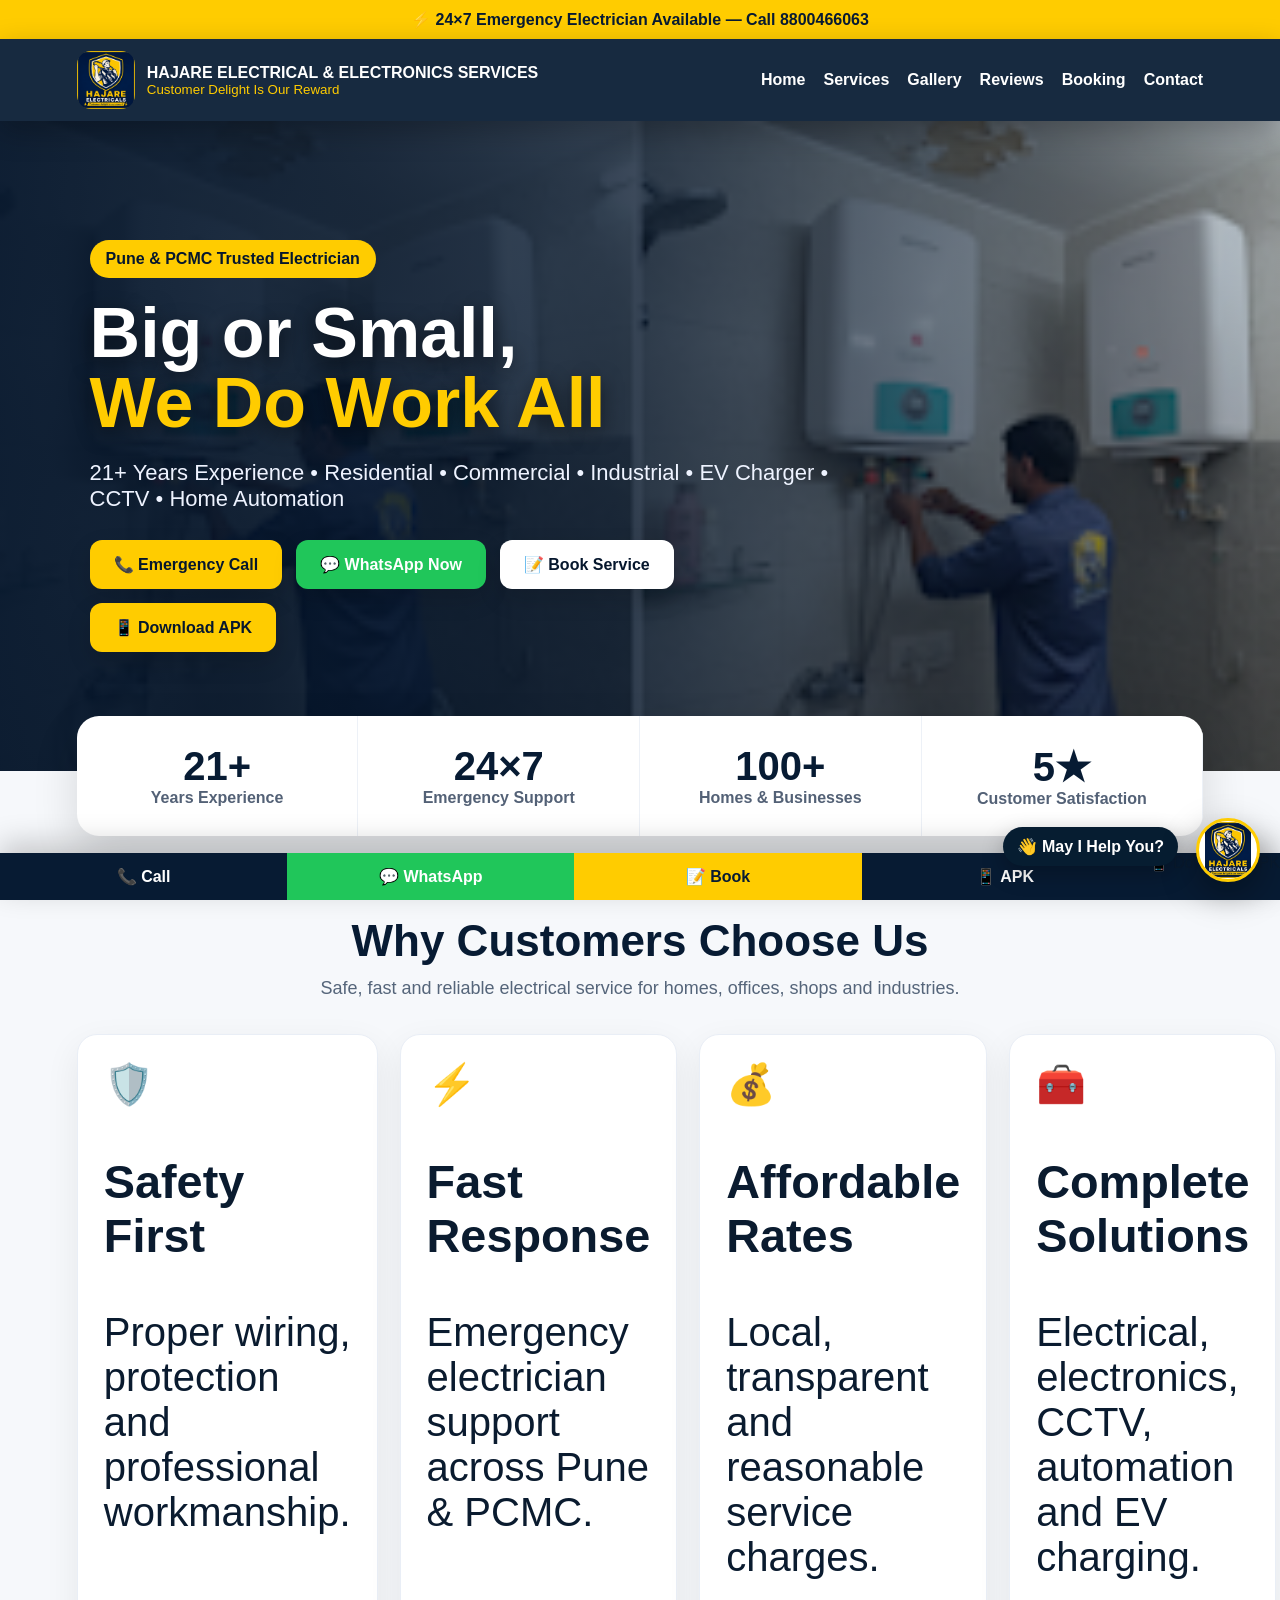
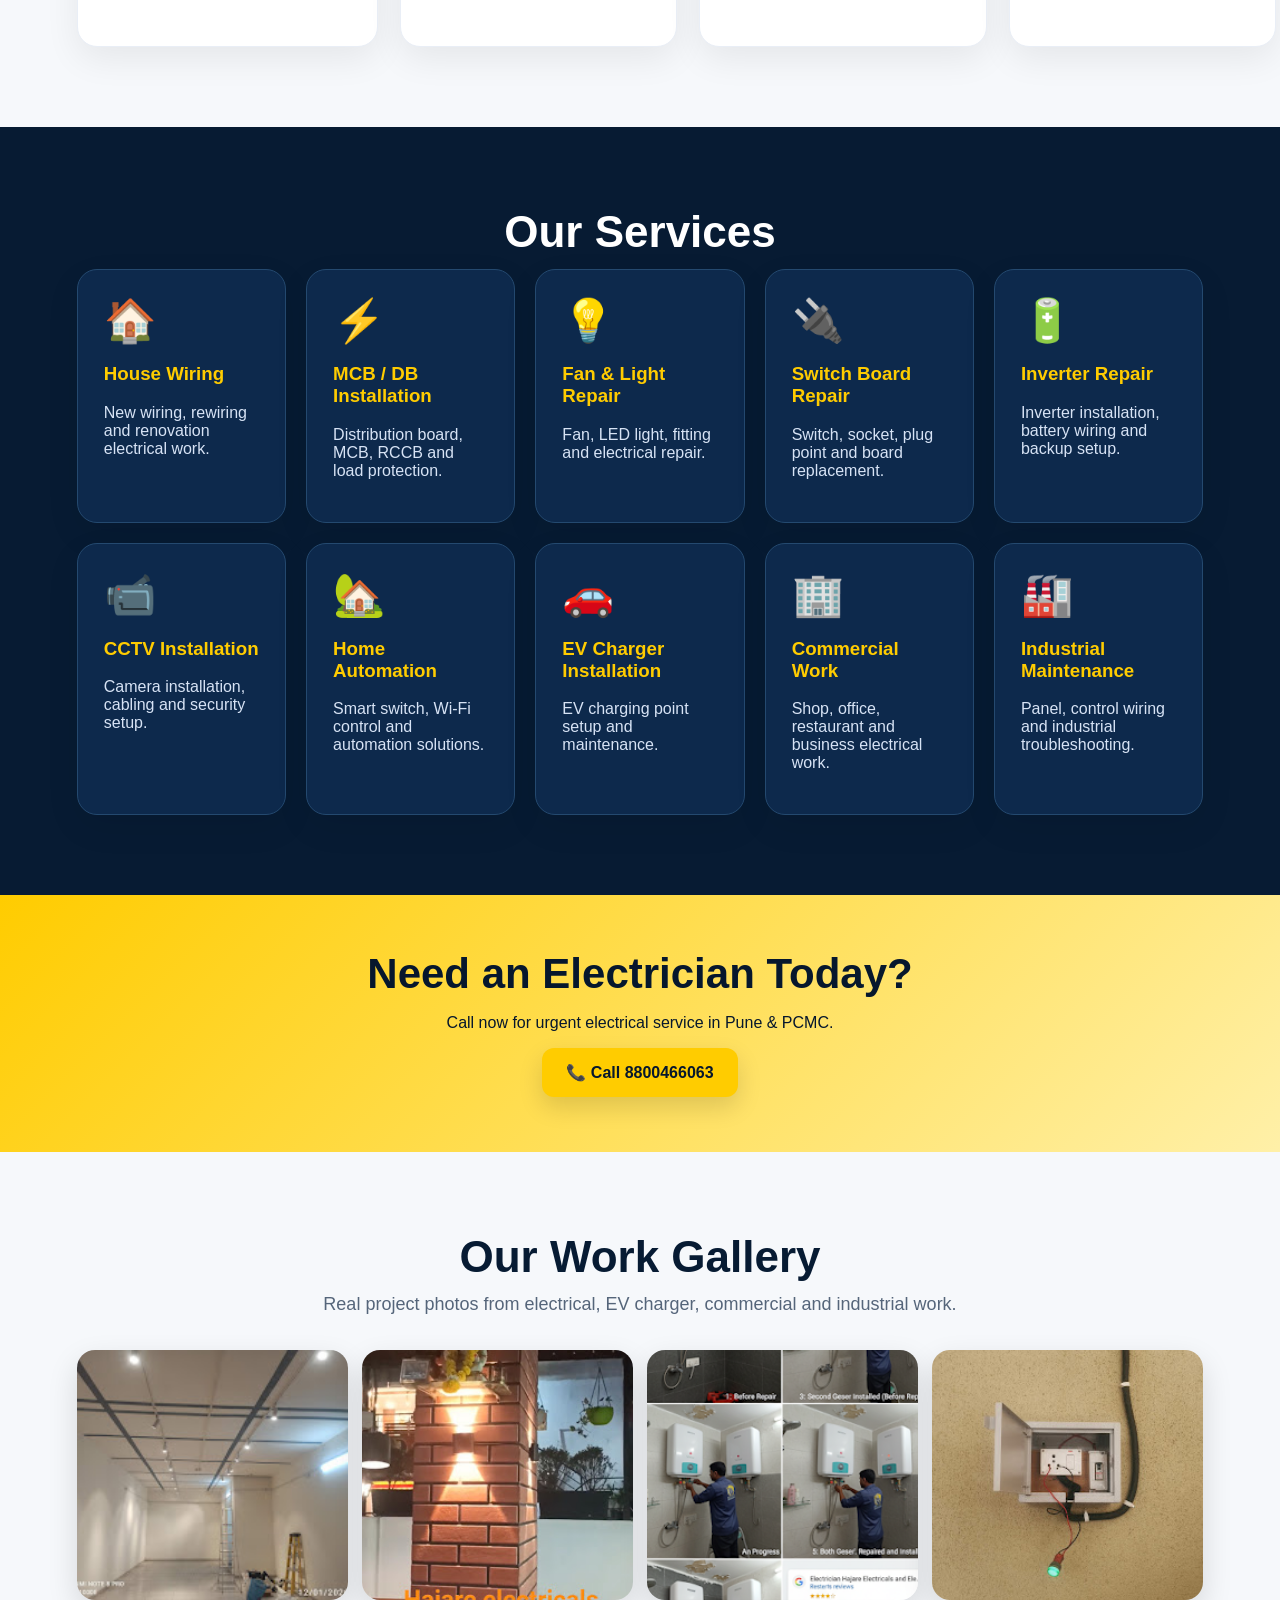
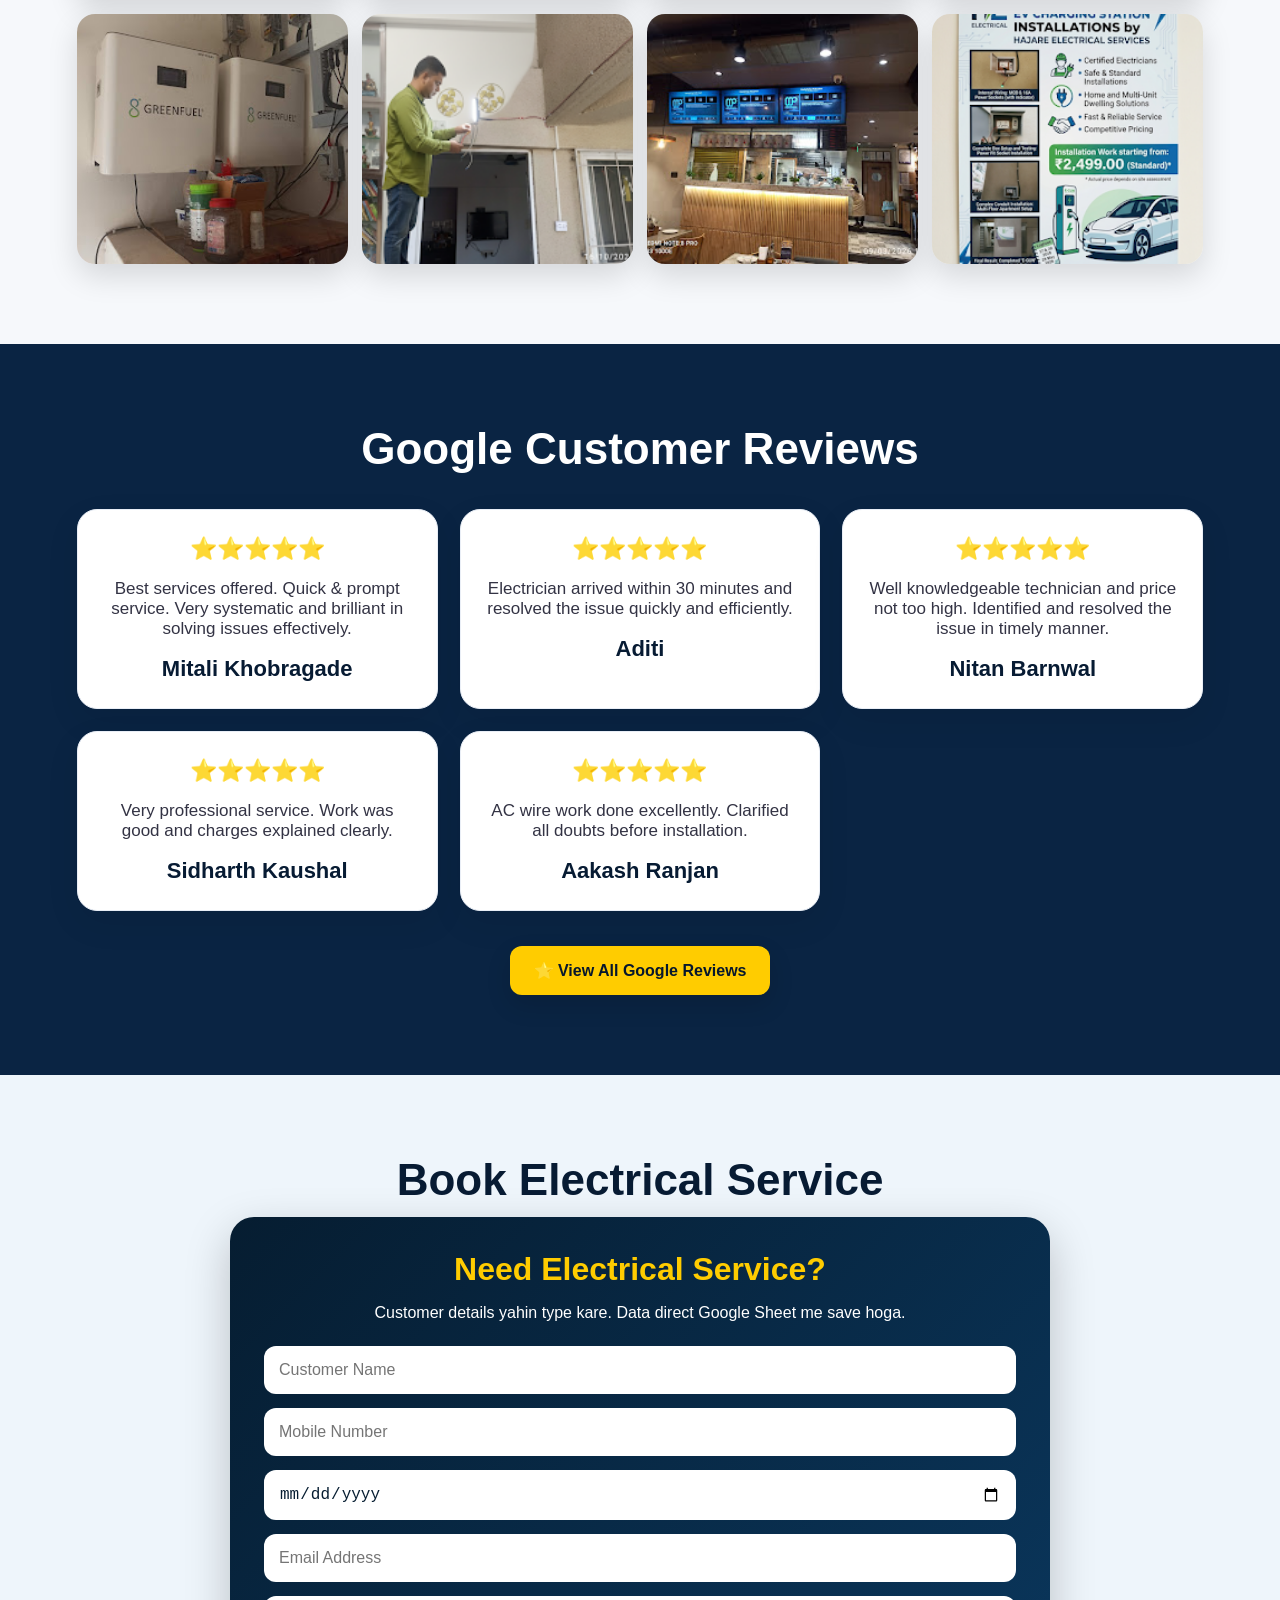
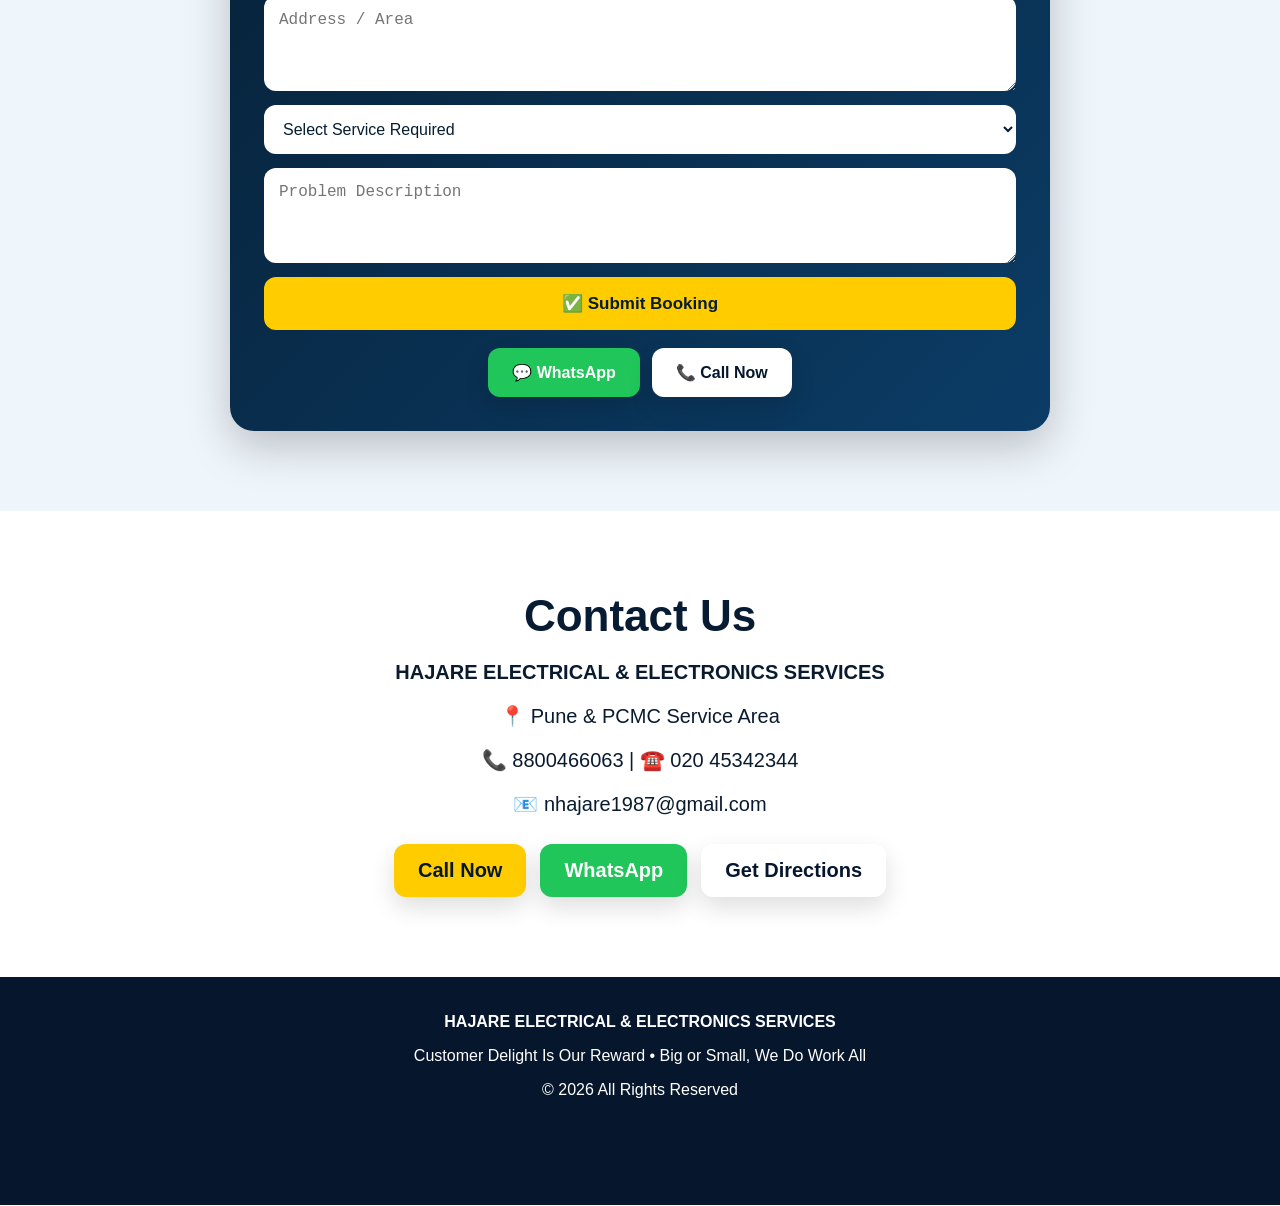
==== index.html @ a5c22317 "Update index.html" ====
<!DOCTYPE html>
<html lang="en">
<head>
 <link rel="manifest" href="manifest.json">
<meta name="theme-color" content="#0b1d35">
<meta name="mobile-web-app-capable" content="yes">
<meta name="apple-mobile-web-app-capable" content="yes">
 <title>Electrician in Pune | Hajare Electrical & Electronics Services</title>

<meta name="description"
content="Professional Electrician in Pune and PCMC. House Wiring, Fan Installation, MCB, CCTV, EV Charger, Industrial Electrical Maintenance. Call 8800466063">

<meta name="keywords"
content="Electrician Pune, Electrician Charholi, Electrician Lohegaon, Fan Repair Pune, CCTV Installation Pune, EV Charger Installation Pune">

<meta name="robots" content="index,follow">
<meta charset="UTF-8">
<meta name="viewport" content="width=device-width, initial-scale=1.0">
<title>Hajare Electrical & Electronics Services | 24x7 Electrician Pune</title>
<meta name="description" content="21+ years experienced electrician in Pune & PCMC. House wiring, MCB DB, inverter, CCTV, home automation, EV charger and industrial electrical maintenance.">
<link rel="stylesheet" href="style.css">
</head>

<script>
if ('serviceWorker' in navigator) {
  navigator.serviceWorker.register('./sw.js');
}

let deferredPrompt;
const installBtns = document.querySelectorAll(".installAppBtn");

window.addEventListener("beforeinstallprompt", function(e) {
  e.preventDefault();
  deferredPrompt = e;
});

installBtns.forEach(function(btn) {
  btn.addEventListener("click", async function(e) {
    e.preventDefault();

    if (deferredPrompt) {
      deferredPrompt.prompt();
      await deferredPrompt.userChoice;
      deferredPrompt = null;
    } else {
      alert("Mobile Chrome me menu ⋮ open karo, phir 'Add to Home screen' ya 'Install app' select karo.");
    }
  });
});
</script>
<body>
<div class="top-alert">⚡ 24×7 Emergency Electrician Available — Call 8800466063</div>
<header>
  <div class="logo-wrap"><img src="chatbot.png"><div><b>HAJARE ELECTRICAL & ELECTRONICS SERVICES</b><small>Customer Delight Is Our Reward</small></div></div>
  <nav><a href="#home">Home</a><a href="#services">Services</a><a href="#gallery">Gallery</a><a href="#reviews">Reviews</a><a href="#booking">Booking</a><a href="#contact">Contact</a></nav>
</header>

<section id="home" class="hero"><div class="hero-overlay"></div><div class="hero-card">
  <span class="pill">Pune & PCMC Trusted Electrician</span>
  <h1>Big or Small,<br><span>We Do Work All</span></h1>
  <p>21+ Years Experience • Residential • Commercial • Industrial • EV Charger • CCTV • Home Automation</p>
  <div class="hero-buttons"><a href="tel:+918800466063" class="btn yellow">📞 Emergency Call</a><a href="https://wa.me/918800466063?text=Hello%20Hajare%20Electricals,%20I%20need%20electrical%20service." class="btn green">💬 WhatsApp Now</a><a href="#booking" class="btn white">📝 Book Service</a><a href="hajare-electrical.apk" class="btn yellow" download>
📱 Download APK
</a></div>
</div></section>

<section class="stats"><div><b>21+</b><span>Years Experience</span></div><div><b>24×7</b><span>Emergency Support</span></div><div><b>100+</b><span>Homes & Businesses</span></div><div><b>5★</b><span>Customer Satisfaction</span></div></section>

<section class="section"><h2>Why Customers Choose Us</h2><p class="lead">Safe, fast and reliable electrical service for homes, offices, shops and industries.</p><div class="features">
<div>🛡️<h3>Safety First</h3><p>Proper wiring, protection and professional workmanship.</p></div><div>⚡<h3>Fast Response</h3><p>Emergency electrician support across Pune & PCMC.</p></div><div>💰<h3>Affordable Rates</h3><p>Local, transparent and reasonable service charges.</p></div><div>🧰<h3>Complete Solutions</h3><p>Electrical, electronics, CCTV, automation and EV charging.</p></div>
</div></section>

<section id="services" class="section dark"><h2>Our Services</h2><div class="services">
<article><span>🏠</span><h3>House Wiring</h3><p>New wiring, rewiring and renovation electrical work.</p></article>
<article><span>⚡</span><h3>MCB / DB Installation</h3><p>Distribution board, MCB, RCCB and load protection.</p></article>
<article><span>💡</span><h3>Fan & Light Repair</h3><p>Fan, LED light, fitting and electrical repair.</p></article>
<article><span>🔌</span><h3>Switch Board Repair</h3><p>Switch, socket, plug point and board replacement.</p></article>
<article><span>🔋</span><h3>Inverter Repair</h3><p>Inverter installation, battery wiring and backup setup.</p></article>
<article><span>📹</span><h3>CCTV Installation</h3><p>Camera installation, cabling and security setup.</p></article>
<article><span>🏡</span><h3>Home Automation</h3><p>Smart switch, Wi-Fi control and automation solutions.</p></article>
<article><span>🚗</span><h3>EV Charger Installation</h3><p>EV charging point setup and maintenance.</p></article>
<article><span>🏢</span><h3>Commercial Work</h3><p>Shop, office, restaurant and business electrical work.</p></article>
<article><span>🏭</span><h3>Industrial Maintenance</h3><p>Panel, control wiring and industrial troubleshooting.</p></article>
</div></section>

<section class="cta"><h2>Need an Electrician Today?</h2><p>Call now for urgent electrical service in Pune & PCMC.</p><a class="btn yellow" href="tel:+918800466063">📞 Call 8800466063</a></section>

<section id="gallery" class="section"><h2>Our Work Gallery</h2><p class="lead">Real project photos from electrical, EV charger, commercial and industrial work.</p><div class="gallery">
<img src="work_03.png"><img src="work_04.png"><img src="work_05.png"><img src="work_06.png"><img src="work_07.png"><img src="work_08.png"><img src="work_09.png"><img src="work_10.png">
</div></section>

<section id="reviews" class="section reviews"><h2>Google Customer Reviews</h2><div class="review-grid">
<div>⭐⭐⭐⭐⭐<p>Best services offered. Quick & prompt service. Very systematic and brilliant in solving issues effectively.</p><b>Mitali Khobragade</b></div>
<div>⭐⭐⭐⭐⭐<p>Electrician arrived within 30 minutes and resolved the issue quickly and efficiently.</p><b>Aditi</b></div>
<div>⭐⭐⭐⭐⭐<p>Well knowledgeable technician and price not too high. Identified and resolved the issue in timely manner.</p><b>Nitan Barnwal</b></div>
<div>⭐⭐⭐⭐⭐<p>Very professional service. Work was good and charges explained clearly.</p><b>Sidharth Kaushal</b></div>
<div>⭐⭐⭐⭐⭐<p>AC wire work done excellently. Clarified all doubts before installation.</p><b>Aakash Ranjan</b></div>
</div><div class="center-actions"><a class="btn yellow" href="https://www.google.com/search?q=Electrician+Hajare+Electrical" target="_blank">⭐ View All Google Reviews</a></div></section>

<section id="booking" class="section booking-section"><h2>Book Electrical Service</h2><div class="custom-booking-card">
<h3>Need Electrical Service?</h3><p>Customer details yahin type kare. Data direct Google Sheet me save hoga.</p>
<form class="custom-booking-form" id="hajareBookingForm" onsubmit="return submitBookingToSheet(event);">
<input type="text" id="bookingName" placeholder="Customer Name" required>
<input type="tel" id="bookingMobile" placeholder="Mobile Number" required>
<input type="date" id="bookingDate" required>
<input type="email" id="bookingEmail"
       placeholder="Email Address">
<textarea id="bookingAddress" placeholder="Address / Area" required></textarea>
<select id="bookingService" required><option value="">Select Service Required</option><option>House Wiring</option><option>MCB / DB Installation</option><option>Fan & Light Repair</option><option>Switch Board Repair</option><option>Inverter Installation & Repair</option><option>CCTV Installation</option><option>Home Automation</option><option>EV Charger Installation</option><option>Commercial Electrical Work</option><option>Industrial Electrical Maintenance</option><option>Geyser / TV Installation</option><option>Emergency Electrician</option></select>
<textarea id="bookingProblem" placeholder="Problem Description" required></textarea>
<button type="submit" id="bookingSubmitBtn">✅ Submit Booking</button>
<p id="bookingSuccess" class="booking-success">✅ Thank you! Booking request submitted. We will contact you shortly.</p><p id="bookingError" class="booking-error">❌ Submit issue. Please WhatsApp or Call.</p>
</form><div class="booking-actions-small"><a class="btn green" href="https://wa.me/918800466063?text=Hello%20Hajare%20Electricals,%20I%20need%20electrical%20service." target="_blank">💬 WhatsApp</a><a class="btn white" href="tel:+918800466063">📞 Call Now</a></div></div></section>

<section id="contact" class="section contact"><h2>Contact Us</h2><p><b>HAJARE ELECTRICAL & ELECTRONICS SERVICES</b></p><p>📍 Pune & PCMC Service Area</p><p>📞 8800466063 | ☎️ 020 45342344</p><p>📧 nhajare1987@gmail.com</p><div class="hero-buttons center"><a class="btn yellow" href="tel:+918800466063">Call Now</a><a class="btn green" href="https://wa.me/918800466063?text=Hello%20Hajare%20Electricals,%20I%20need%20service.">WhatsApp</a><a class="btn white" href="https://www.google.com/maps/place/Electrician+Hajare+Electrical+and+Electronics+Services/">Get Directions</a></div></section>

<footer><b>HAJARE ELECTRICAL & ELECTRONICS SERVICES</b><p>Customer Delight Is Our Reward • Big or Small, We Do Work All</p><p>© 2026 All Rights Reserved</p></footer>

<div class="mobile-bar">
  <a href="tel:+918800466063">📞 Call</a>
  <a href="https://wa.me/918800466063?text=Hello%20Hajare%20Electricals,%20I%20need%20service.">💬 WhatsApp</a>
  <a href="#booking">📝 Book</a>
  <a href="hajare-electrical.apk" download>📱 APK</a>
📱 Download APK
</a>
</div>

<div class="hajare-ai-label" id="hajareAiLabel">May I Help You?</div><button class="hajare-ai-launcher" onclick="hajareToggleChat()" aria-label="Open AI Chatbot"><img src="chatbot.png" alt="AI Chatbot" onerror="this.style.display='none'; this.parentElement.innerHTML='🤖';"></button>
<div class="hajare-chatbot" id="hajareChatbot"><div class="hajare-chat-head"><div class="hajare-chat-title"><img src="chatbot.png" onerror="this.style.display='none'"><div><b>May I Help You?</b><span>Hajare Electrical AI Assistant</span></div></div><button class="hajare-close" onclick="hajareToggleChat()">×</button></div><div class="hajare-chat-body" id="hajareChatBody"><div class="hajare-msg hajare-bot">Namaste! 👋 Main Hajare Electrical AI Assistant hoon.\n\nAapko kis service ki enquiry karni hai?</div><div class="hajare-quick"><button onclick="hajareChooseService('House Wiring')">House Wiring</button><button onclick="hajareChooseService('Fan & Light Repair')">Fan/Light</button><button onclick="hajareChooseService('MCB / DB Installation')">MCB/DB</button><button onclick="hajareChooseService('CCTV Installation')">CCTV</button><button onclick="hajareChooseService('EV Charger Installation')">EV Charger</button><button onclick="hajareChooseService('Emergency Electrician')">Emergency</button><button onclick="document.getElementById('booking').scrollIntoView({behavior:'smooth'})">Book Service</button><button onclick="window.open('https://www.google.com/search?q=Electrician+Hajare+Electrical','_blank')">View Reviews</button></div></div><div class="hajare-chat-input"><input id="hajareChatInput" placeholder="Type here..." onkeydown="if(event.key==='Enter') hajareSendChat()"><button onclick="hajareSendChat()">Send</button></div></div>

<script>
const HAJARE_WEB_APP_URL = "https://script.google.com/macros/s/AKfycbzni_Q4pHkZ3v0Z76DhmXd95f_sAL04nwkPt1EIC1oRA43byL2r7jPiHxttttTQpheo/exec";
let hajareLead = {service:"",name:"",mobile:"",address:"",problem:"",step:"service"};
const hajareOwnerWhatsApp = "918800466063";

function submitLeadToSheet(data,onDone,onFail){
  fetch(HAJARE_WEB_APP_URL,{method:"POST",mode:"no-cors",headers:{"Content-Type":"text/plain;charset=utf-8"},body:JSON.stringify(data)})
  .then(function(){if(onDone)onDone();})
  .catch(function(err){console.log("Submit error",err);if(onFail)onFail();});
}
function submitBookingToSheet(event){
  event.preventDefault();
  const btn=document.getElementById("bookingSubmitBtn"),success=document.getElementById("bookingSuccess"),error=document.getElementById("bookingError");
  success.style.display="none";error.style.display="none";btn.innerText="Submitting...";btn.disabled=true;
  const data={name:document.getElementById("bookingName").value,mobile:document.getElementById("bookingMobile").value,address:document.getElementById("bookingAddress").value,service:document.getElementById("bookingService").value,problem:document.getElementById("bookingProblem").value,source:"Website Booking Form"};
  submitLeadToSheet(data,function(){success.style.display="block";document.getElementById("hajareBookingForm").reset();btn.innerText="✅ Submit Booking";btn.disabled=false;},function(){error.style.display="block";btn.innerText="✅ Submit Booking";btn.disabled=false;});
  return false;
}
function hajareToggleChat(){const box=document.getElementById("hajareChatbot"),label=document.getElementById("hajareAiLabel");box.classList.toggle("open");label.style.display=box.classList.contains("open")?"none":"block";}
function hajareAddMsg(text,type="bot"){const body=document.getElementById("hajareChatBody");const div=document.createElement("div");div.className="hajare-msg "+(type==="user"?"hajare-user":"hajare-bot");div.innerText=text;body.appendChild(div);body.scrollTop=body.scrollHeight;}
function hajareChooseService(service){hajareLead.service=service;hajareLead.step="name";hajareAddMsg(service,"user");hajareAddMsg("Great ✅ Please apna naam type kare.");}
function hajareSendChat(){const input=document.getElementById("hajareChatInput");const text=input.value.trim();if(!text)return;input.value="";hajareAddMsg(text,"user");hajareProcessChat(text);}
function hajareProcessChat(text){
 const lower=text.toLowerCase();
 if(hajareLead.step==="service"){
  if(lower.includes("ev")||lower.includes("charger"))hajareLead.service="EV Charger Installation";else if(lower.includes("cctv")||lower.includes("camera"))hajareLead.service="CCTV Installation";else if(lower.includes("mcb")||lower.includes("db"))hajareLead.service="MCB / DB Installation";else if(lower.includes("fan")||lower.includes("light"))hajareLead.service="Fan & Light Repair";else if(lower.includes("inverter"))hajareLead.service="Inverter Installation & Repair";else if(lower.includes("automation")||lower.includes("smart"))hajareLead.service="Home Automation";else if(lower.includes("industrial")||lower.includes("panel"))hajareLead.service="Industrial Electrical Maintenance";else if(lower.includes("emergency")||lower.includes("urgent"))hajareLead.service="Emergency Electrician";else if(lower.includes("wiring")||lower.includes("wire"))hajareLead.service="House Wiring";else{hajareAddMsg("Please service select/type kare: House Wiring, Fan Repair, MCB/DB, CCTV, EV Charger, Inverter, Home Automation, Industrial ya Emergency.");return;}
  hajareLead.step="name";hajareAddMsg("Service noted: "+hajareLead.service+". Please apna naam type kare.");return;
 }
 if(hajareLead.step==="name"){hajareLead.name=text;hajareLead.step="mobile";hajareAddMsg("Thanks "+hajareLead.name+". Mobile number type kare.");return;}
 if(hajareLead.step==="mobile"){hajareLead.mobile=text;hajareLead.step="address";hajareAddMsg("Address / Area bataiye. Example: Wakad, Baner, PCMC, Pune.");return;}
 if(hajareLead.step==="address"){hajareLead.address=text;hajareLead.step="problem";hajareAddMsg("Problem short me bataiye. Example: Fan not working, DB trip, EV charger installation.");return;}
 if(hajareLead.step==="problem"){hajareLead.problem=text;hajareLead.step="done";hajareAddMsg("Thank you ✅ Aapki enquiry owner ko send ho rahi hai.");submitLeadToSheet({name:hajareLead.name,mobile:hajareLead.mobile,address:hajareLead.address,service:hajareLead.service,problem:hajareLead.problem,source:"AI Chatbot"});setTimeout(function(){hajareAddMsg("Urgent service ke liye WhatsApp/Call bhi kar sakte hain.");hajareShowActionButtons();},700);return;}
 hajareAddMsg("Aapki enquiry already recorded hai. Urgent ho to Call Now ya WhatsApp button use kare.");
}
 
const data = {
  name: document.getElementById("bookingName").value,
  mobile: document.getElementById("bookingMobile").value,
  address: document.getElementById("bookingAddress").value,
  date: document.getElementById("bookingDate").value,
  service: document.getElementById("bookingService").value,
  problem: document.getElementById("bookingProblem").value,
  email: document.getElementById("bookingEmail").value,
  source: "Website Booking Form"
};
function hajareShowActionButtons(){
 const body=document.getElementById("hajareChatBody");
 const msg="New Electrical Enquiry%0A%0A"+"Service: "+encodeURIComponent(hajareLead.service)+"%0A"+"Name: "+encodeURIComponent(hajareLead.name)+"%0A"+"Mobile: "+encodeURIComponent(hajareLead.mobile)+"%0A"+"Address: "+encodeURIComponent(hajareLead.address)+"%0A"+"Problem: "+encodeURIComponent(hajareLead.problem)+"%0A%0ASource: Website AI Chatbot";
 const wa=document.createElement("a");wa.href="https://wa.me/"+hajareOwnerWhatsApp+"?text="+msg;wa.target="_blank";wa.className="hajare-lead-btn";wa.innerText="Send Details on WhatsApp";
 const call=document.createElement("a");call.href="tel:+918800466063";call.className="hajare-call-btn";call.innerText="Call Now";
 body.appendChild(wa);body.appendChild(call);body.scrollTop=body.scrollHeight;
}
setTimeout(function(){const label=document.getElementById("hajareAiLabel");if(label)label.innerText="👋 May I Help You?";},2000);
</script>
 
</script>
</body>
</html>
---- style.css ----
*{box-sizing:border-box}html{scroll-behavior:smooth}body{margin:0;font-family:Arial,Helvetica,sans-serif;background:#f6f8fb;color:#0a1b2f}.top-alert{background:#ffcc00;color:#081b33;text-align:center;font-weight:800;padding:10px}header{position:sticky;top:0;z-index:20;background:#071b33ee;color:white;display:flex;justify-content:space-between;align-items:center;padding:12px 6%;box-shadow:0 10px 30px #0004}.logo-wrap{display:flex;align-items:center;gap:12px}.logo-wrap img{width:58px;height:58px;border-radius:14px;background:white;object-fit:cover}.logo-wrap small{display:block;color:#ffcc00}nav{display:flex;gap:18px;flex-wrap:wrap}nav a{color:white;text-decoration:none;font-weight:700}.hero{min-height:650px;position:relative;display:flex;align-items:center;padding:7%;background:url('work_05.png') center/cover no-repeat}.hero-overlay{position:absolute;inset:0;background:linear-gradient(90deg,#06172df2 0%,#06172dcc 48%,#06172d40 100%)}.hero-card{position:relative;max-width:760px;color:white}.pill{background:#ffcc00;color:#06172d;padding:10px 16px;border-radius:50px;font-weight:900;display:inline-block}.hero h1{font-size:70px;line-height:1;margin:20px 0;text-shadow:0 6px 20px #0008}.hero h1 span{color:#ffcc00}.hero p{font-size:22px;color:#eef3ff}.hero-buttons{display:flex;gap:14px;flex-wrap:wrap;margin-top:28px}.btn{display:inline-block;padding:15px 24px;border-radius:12px;text-decoration:none;font-weight:900;box-shadow:0 10px 25px #0002;transition:.25s}.btn:hover{transform:translateY(-3px)}.yellow{background:#ffcc00;color:#06172d}.green{background:#20c65a;color:white}.white{background:white;color:#06172d}.stats{display:grid;grid-template-columns:repeat(4,1fr);margin:-55px 6% 0;position:relative;z-index:3;background:white;border-radius:22px;box-shadow:0 18px 45px #0002;overflow:hidden}.stats div{text-align:center;padding:28px;border-right:1px solid #edf1f7}.stats b{display:block;font-size:40px;color:#071b33}.stats span{font-weight:700;color:#536176}.section{padding:80px 6%}.section h2{text-align:center;font-size:44px;margin:0 0 12px;color:#071b33}.lead{text-align:center;max-width:780px;margin:0 auto 35px;color:#55657a;font-size:18px}.features{display:grid;grid-template-columns:repeat(4,1fr);gap:22px}.features div,.services article,.review-grid div{background:white;padding:26px;border-radius:20px;box-shadow:0 12px 35px #00000012;border:1px solid #e9eef6}.features div{font-size:40px}.dark{background:#071b33;color:white}.dark h2{color:white}.services{display:grid;grid-template-columns:repeat(5,1fr);gap:20px}.services article{background:#0d294c;border:1px solid #24496f;color:white}.services article span{font-size:42px}.services h3{color:#ffcc00}.services p{color:#d7e3f5}.cta{text-align:center;background:linear-gradient(135deg,#ffcc00,#fff0a8);padding:55px 6%;color:#06172d}.cta h2{font-size:42px;margin:0}.gallery{display:grid;grid-template-columns:repeat(4,1fr);gap:14px}.gallery img{width:100%;height:250px;object-fit:cover;border-radius:18px;box-shadow:0 12px 30px #0002}.reviews{background:#0a2443;color:white;text-align:center}.reviews h2{color:white}.review-grid{display:grid;grid-template-columns:repeat(3,1fr);gap:22px;margin:35px 0}.review-grid div{font-size:22px;color:#071b33;min-height:170px}.review-grid p{font-size:17px;color:#334}.center-actions{text-align:center;margin-top:28px}.booking-section{background:#eef5fb}.custom-booking-card{max-width:820px;margin:0 auto;background:linear-gradient(135deg,#061d31,#0b3c66);color:#fff;padding:34px;border-radius:24px;box-shadow:0 16px 45px rgba(0,0,0,.22)}.custom-booking-card h3{text-align:center;font-size:32px;color:#ffcc00;margin:0 0 10px}.custom-booking-card p{text-align:center}.custom-booking-form{display:grid;gap:14px;margin-top:24px}.custom-booking-form input,.custom-booking-form textarea,.custom-booking-form select{width:100%;padding:15px;border:0;border-radius:12px;font-size:16px;background:#fff;color:#061d31}.custom-booking-form textarea{min-height:95px;resize:vertical}.custom-booking-form button{background:#ffcc00;color:#061d31;border:0;border-radius:12px;padding:16px;font-weight:900;font-size:17px;cursor:pointer}.booking-success,.booking-error{display:none;padding:12px;border-radius:12px;font-weight:800}.booking-success{background:#00d772;color:white}.booking-error{background:#ff3b3b;color:white}.booking-actions-small{display:flex;gap:12px;justify-content:center;margin-top:18px;flex-wrap:wrap}.contact{text-align:center;background:white;font-size:20px}.center{justify-content:center}footer{text-align:center;background:#06172d;color:white;padding:36px 6%;padding-bottom:90px}.mobile-bar{position:fixed;left:0;right:0;bottom:0;display:flex;z-index:30;background:#071b33;box-shadow:0 -10px 30px #0003}.mobile-bar a{flex:1;text-align:center;color:white;text-decoration:none;padding:14px 5px;font-weight:900}.mobile-bar a:nth-child(2){background:#20c65a}.mobile-bar a:nth-child(3){background:#ffcc00;color:#071b33}.hajare-ai-launcher{position:fixed;right:20px;bottom:18px;width:64px;height:64px;border-radius:50%;border:3px solid #ffcc00;background:#fff;box-shadow:0 12px 35px rgba(0,0,0,.35);z-index:9999;cursor:pointer;display:flex;align-items:center;justify-content:center;overflow:hidden}.hajare-ai-launcher img{width:100%;height:100%;object-fit:cover}.hajare-ai-label{position:fixed;right:102px;bottom:34px;background:#061d31;color:#fff;padding:10px 14px;border-radius:20px;font-weight:800;box-shadow:0 8px 22px rgba(0,0,0,.25);z-index:9998}.hajare-chatbot{position:fixed;right:18px;bottom:88px;width:340px;max-width:calc(100vw - 24px);max-height:calc(100vh - 115px);background:#fff;border-radius:18px;overflow:hidden;box-shadow:0 18px 55px rgba(0,0,0,.35);border:1px solid #dfe8f3;z-index:10000;display:none;flex-direction:column}.hajare-chatbot.open{display:flex}.hajare-chat-head{background:linear-gradient(135deg,#061d31,#007bff);color:#fff;padding:11px 14px;display:flex;align-items:center;justify-content:space-between;gap:8px}.hajare-chat-title{display:flex;gap:10px;align-items:center}.hajare-chat-title img{width:42px;height:42px;border-radius:50%;background:white;object-fit:cover}.hajare-chat-title b{display:block;font-size:15px}.hajare-chat-title span{display:block;font-size:11px;color:#d9f3ff}.hajare-close{width:34px;height:34px;border-radius:50%;font-size:20px;display:flex;align-items:center;justify-content:center;background:rgba(255,255,255,.22);color:#fff;border:0;cursor:pointer}.hajare-chat-body{max-height:260px;overflow-y:auto;padding:14px;background:#f4f8fc}.hajare-msg{max-width:86%;padding:10px 13px;margin:8px 0;border-radius:14px;font-size:14px;line-height:1.4;white-space:pre-wrap}.hajare-bot{background:white;color:#102235;border:1px solid #dde8f3}.hajare-user{background:#007bff;color:white;margin-left:auto}.hajare-quick{display:flex;flex-wrap:wrap;gap:7px;margin:10px 0}.hajare-quick button{border:0;background:#e8f6ff;color:#061d31;padding:8px 10px;border-radius:14px;cursor:pointer;font-size:12px;font-weight:800}.hajare-chat-input{display:grid;grid-template-columns:1fr 92px;gap:8px;padding:10px;background:#fff;border-top:1px solid #e5edf5}.hajare-chat-input input{width:100%;height:52px;padding:0 14px;border:1px solid #cfddea;border-radius:12px;background:#fff;color:#061d31;font-size:15px;outline:none}.hajare-chat-input button{width:92px;height:52px;border-radius:12px;background:#00d772;color:#fff;font-size:16px;border:0;font-weight:900;cursor:pointer}.hajare-lead-btn,.hajare-call-btn{display:block;text-align:center;padding:12px;border-radius:10px;text-decoration:none;font-weight:900;margin:10px 0}.hajare-lead-btn{background:#00d772;color:white!important}.hajare-call-btn{background:#ffcc00;color:#061d31!important}@media(max-width:980px){header{display:block;text-align:center}.logo-wrap{justify-content:center}nav{justify-content:center;margin-top:12px}.hero{min-height:610px;background-image:url('work_06.png')}.hero h1{font-size:44px}.hero p{font-size:18px}.stats,.features,.services,.gallery,.review-grid{grid-template-columns:1fr}.stats{margin:0;border-radius:0}.section{padding:55px 5%}.section h2{font-size:34px}.gallery img{height:230px}.custom-booking-card{padding:24px 16px}.custom-booking-card h3{font-size:26px}.booking-actions-small .btn{width:100%;text-align:center}.hajare-chatbot{left:10px;right:10px;width:auto;bottom:82px}.hajare-chat-body{max-height:230px}.hajare-ai-launcher{right:15px;bottom:20px}.hajare-ai-label{right:88px;bottom:35px;font-size:13px}}
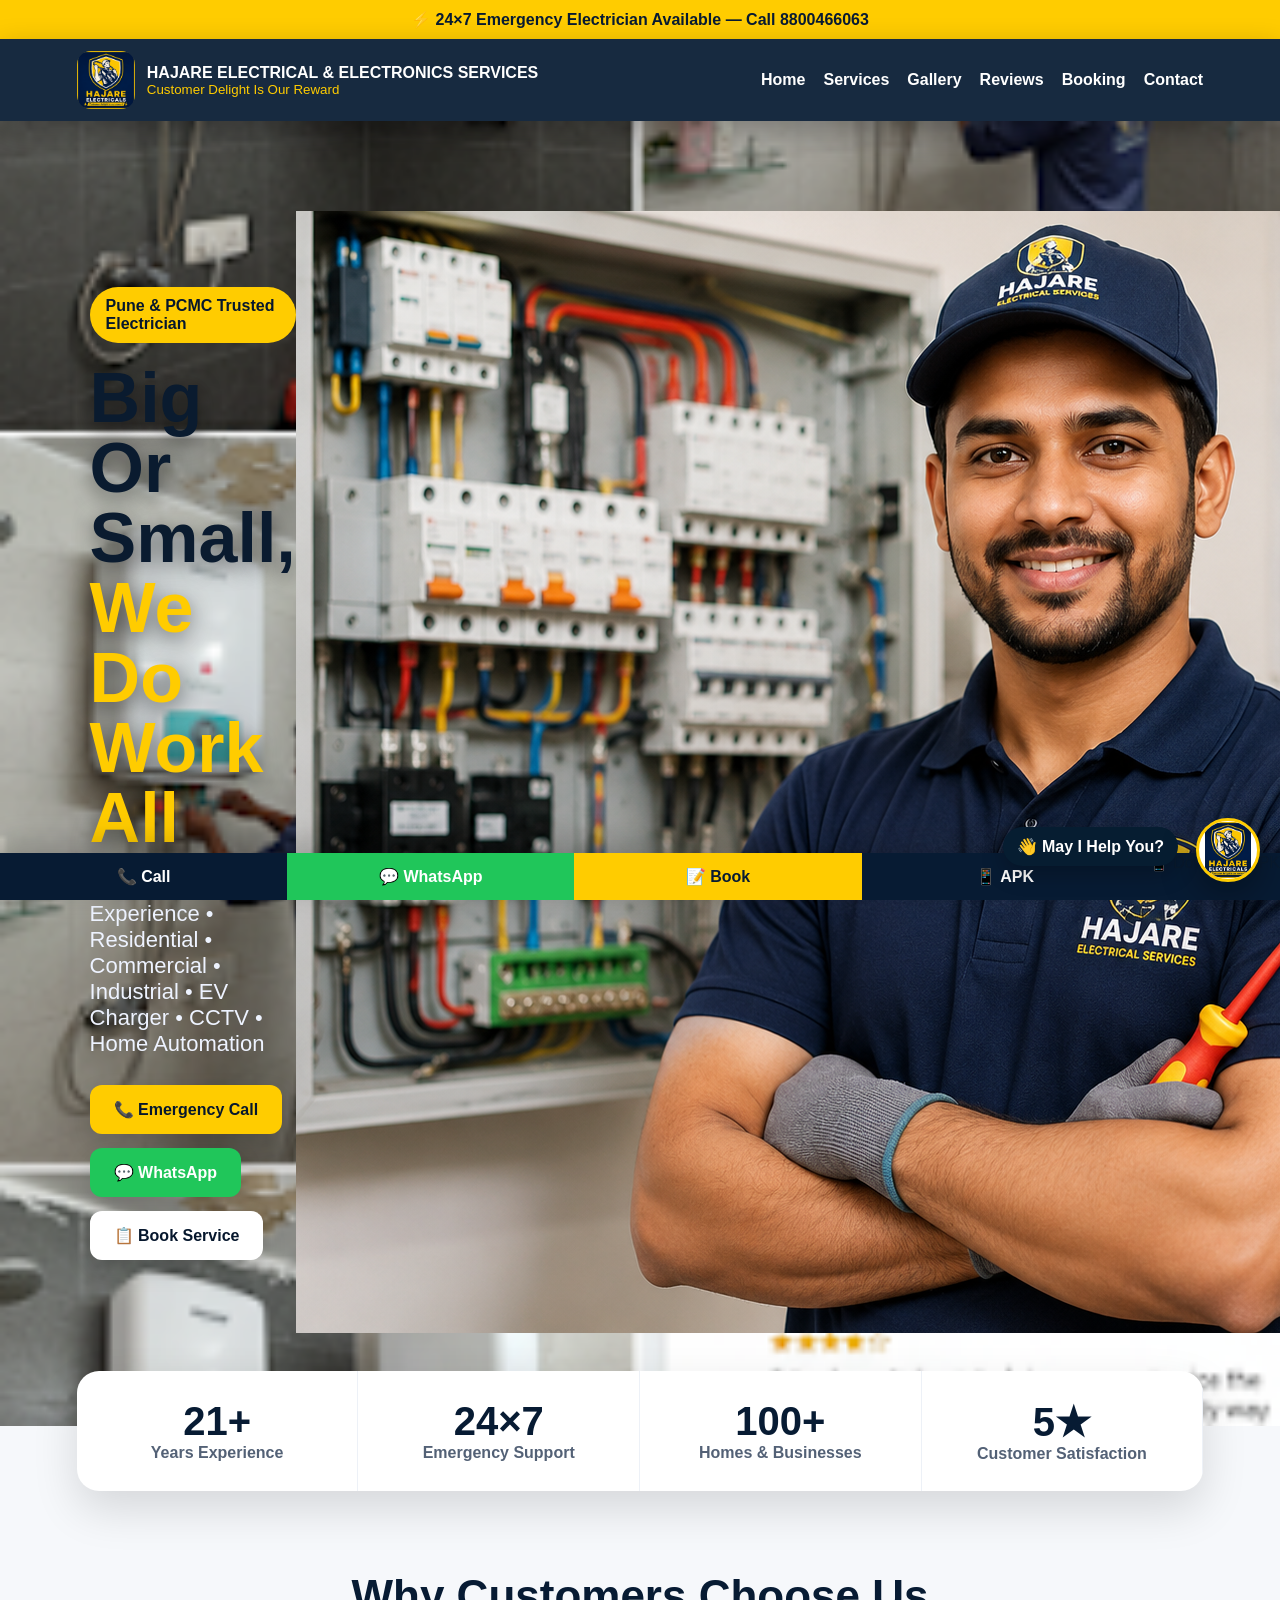
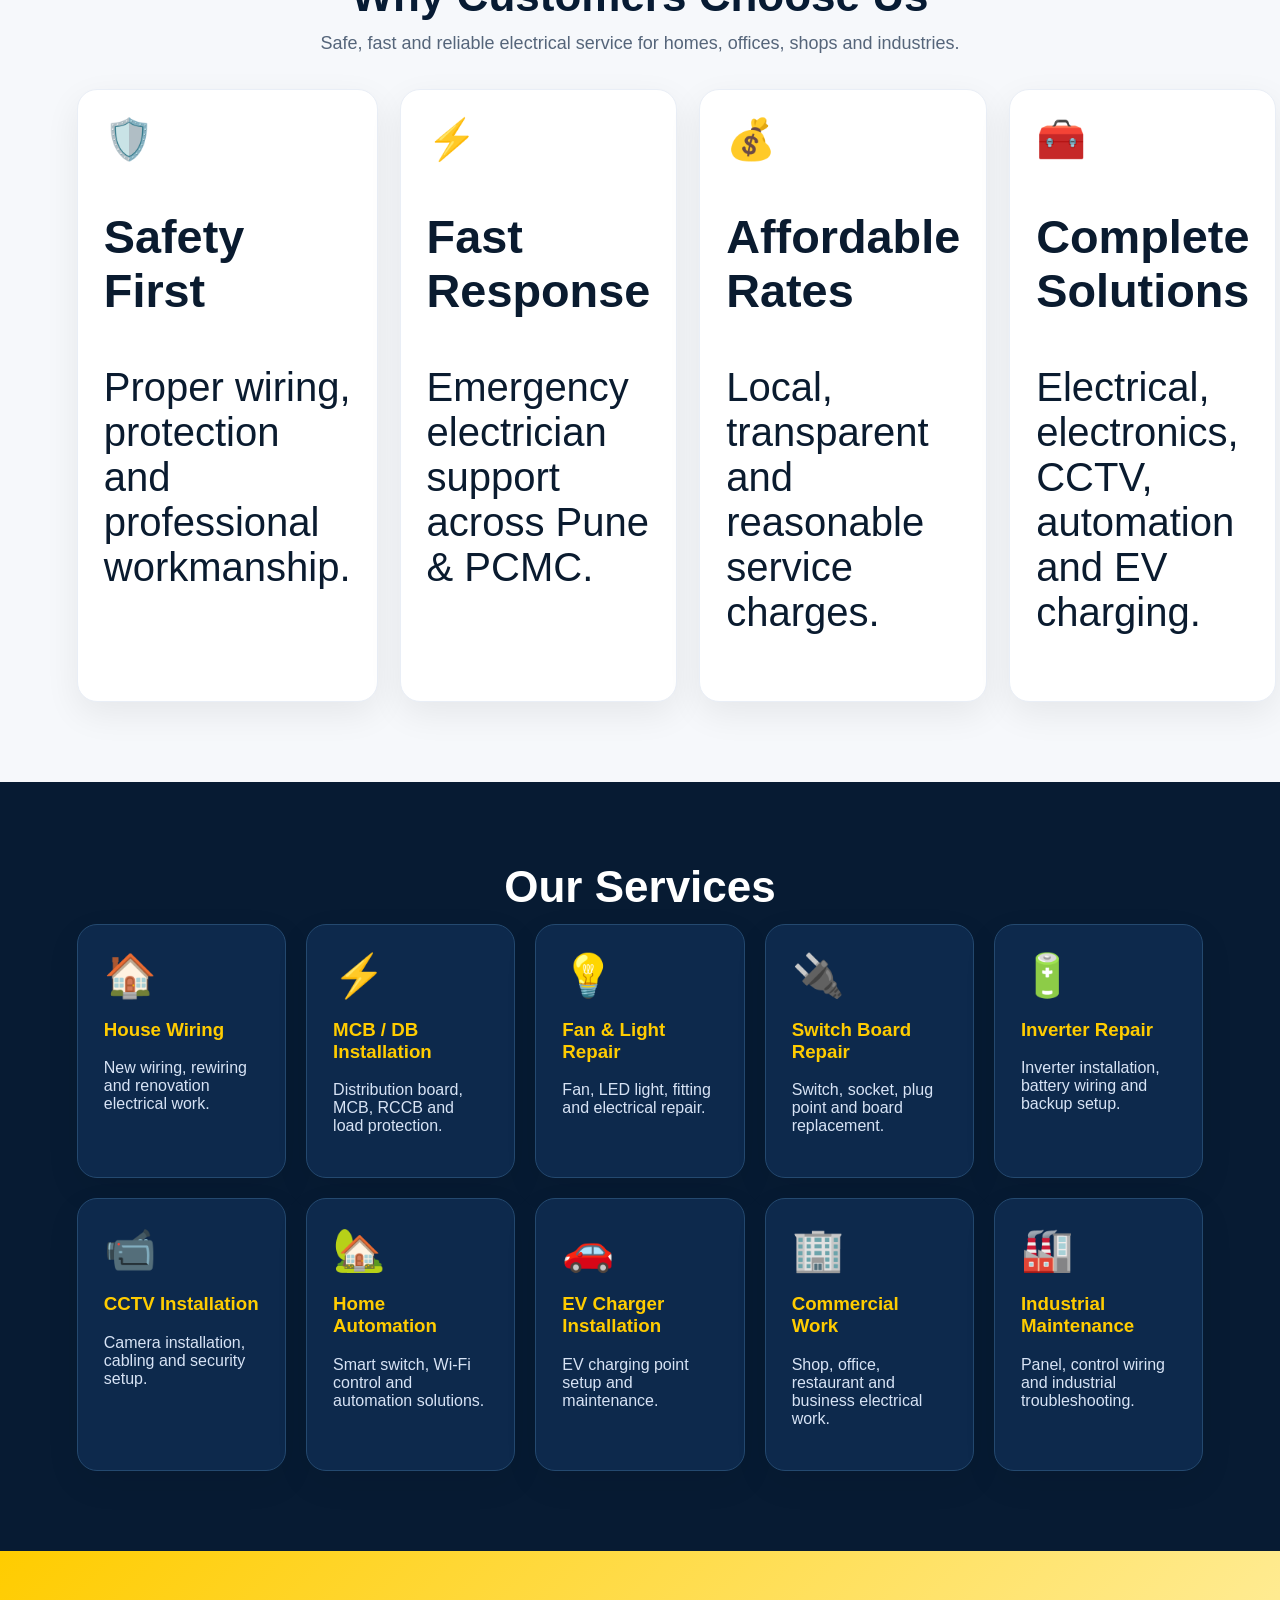
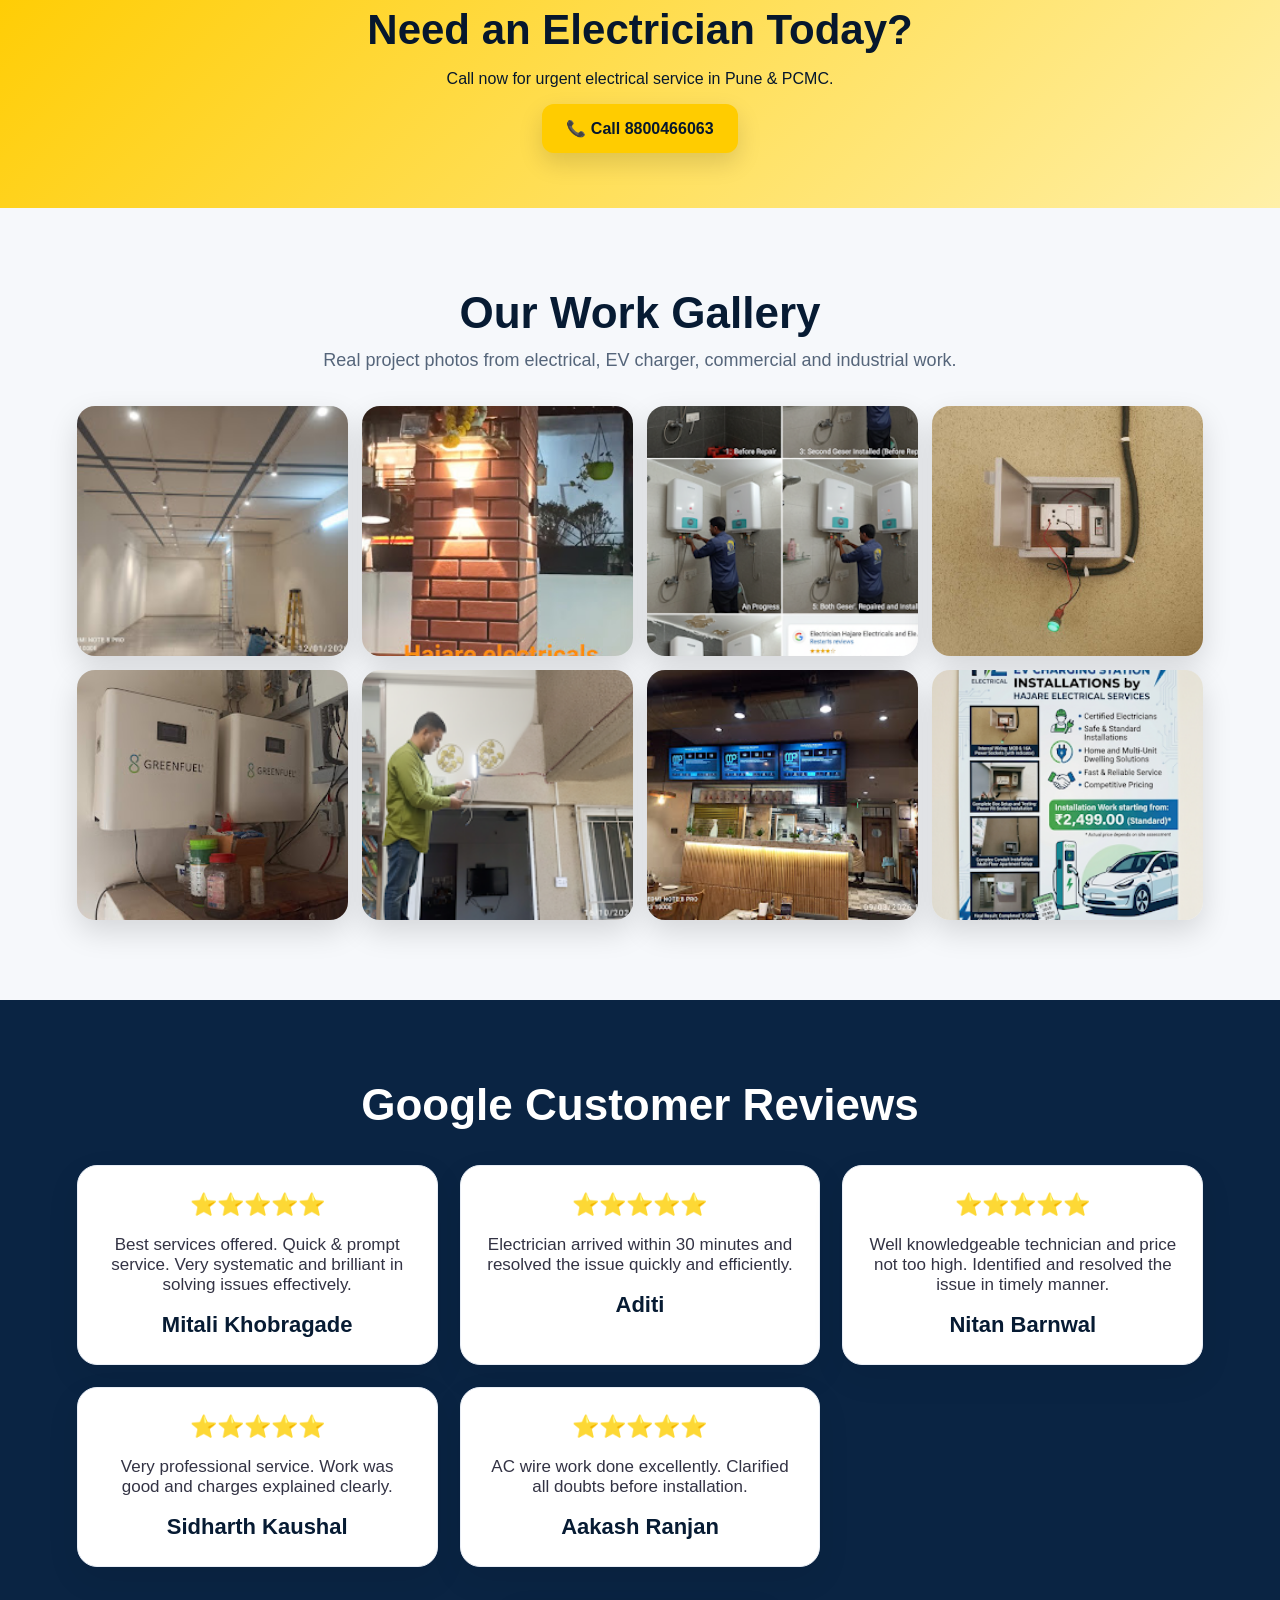
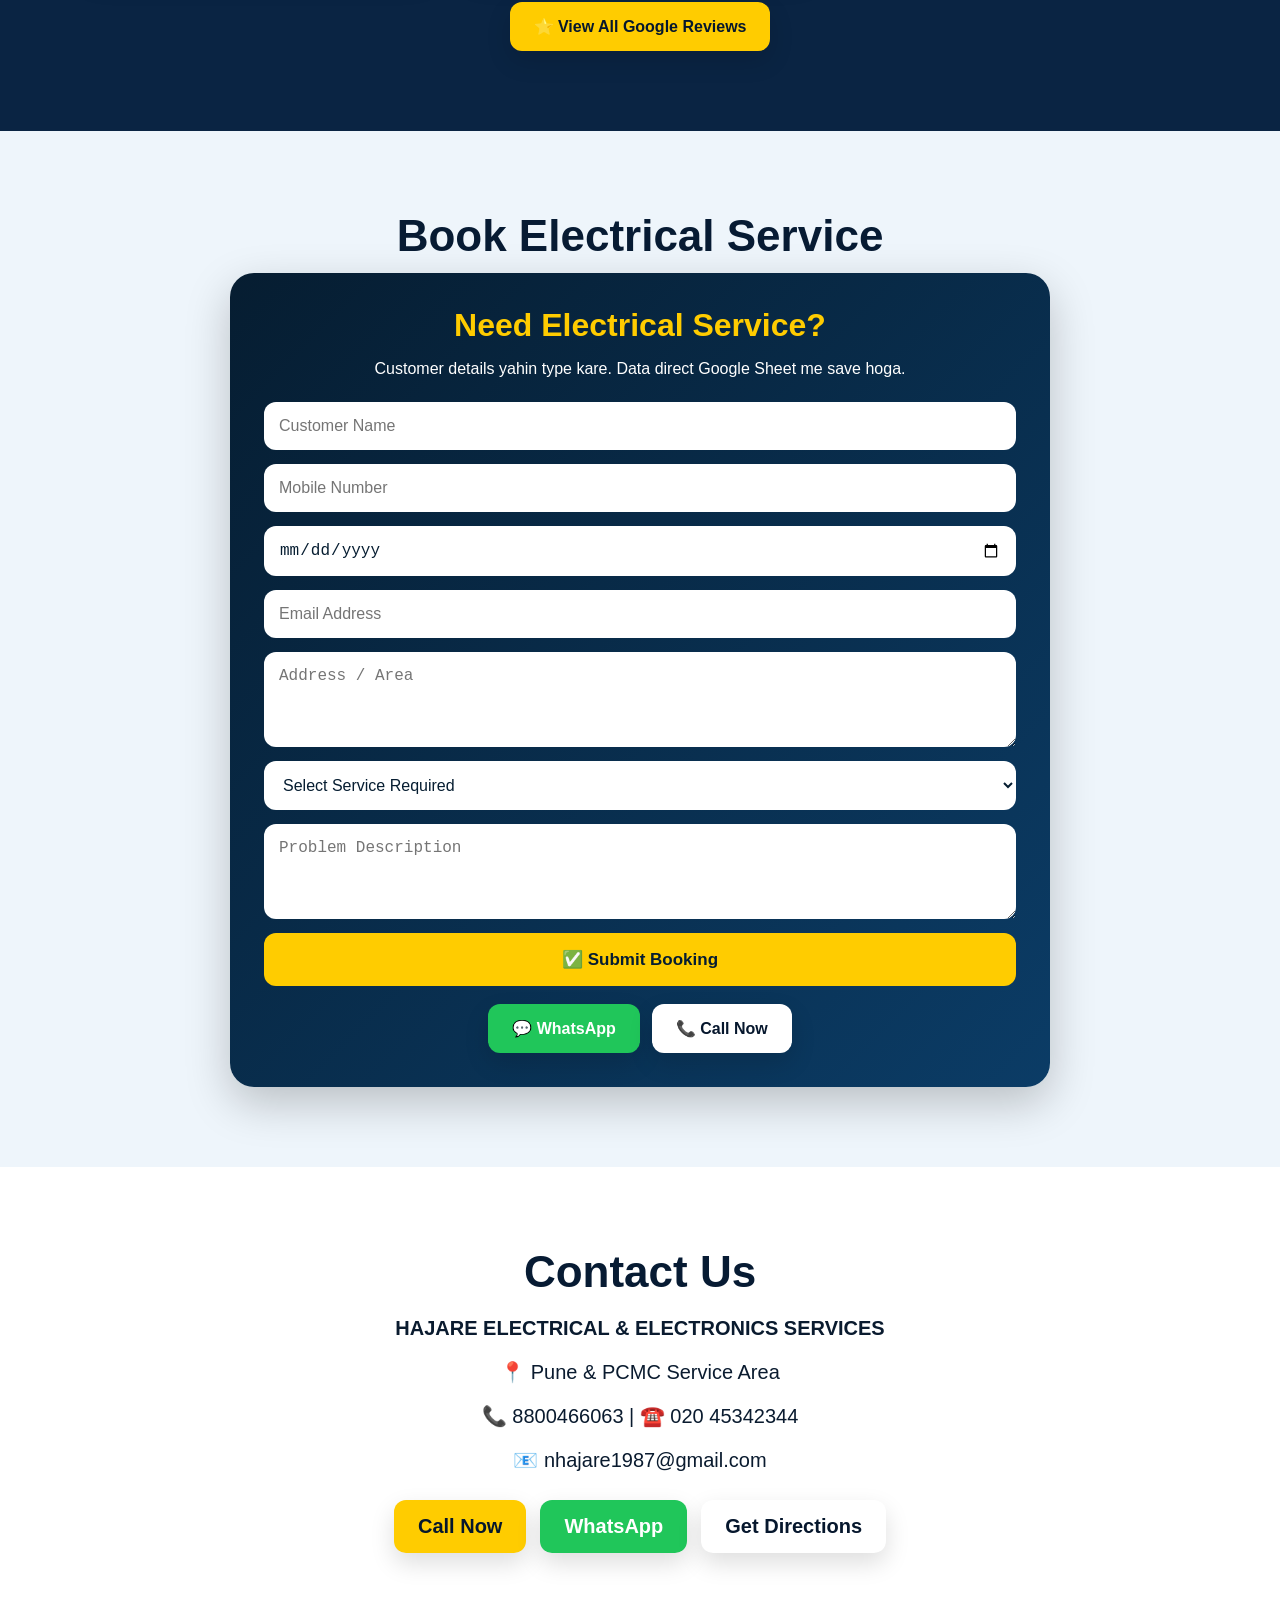
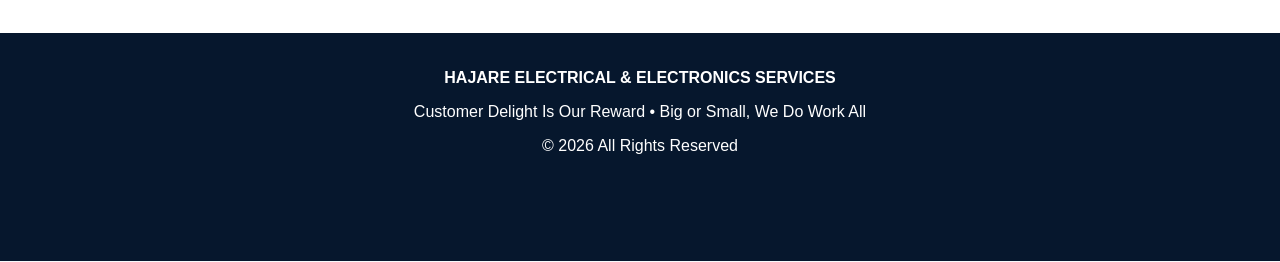
==== commit d3d874b6: "Update index.html" ====
--- a/index.html
+++ b/index.html
@@ -55,14 +55,33 @@
   <nav><a href="#home">Home</a><a href="#services">Services</a><a href="#gallery">Gallery</a><a href="#reviews">Reviews</a><a href="#booking">Booking</a><a href="#contact">Contact</a></nav>
 </header>
 
-<section id="home" class="hero"><div class="hero-overlay"></div><div class="hero-card">
-  <span class="pill">Pune & PCMC Trusted Electrician</span>
-  <h1>Big or Small,<br><span>We Do Work All</span></h1>
-  <p>21+ Years Experience • Residential • Commercial • Industrial • EV Charger • CCTV • Home Automation</p>
-  <div class="hero-buttons"><a href="tel:+918800466063" class="btn yellow">📞 Emergency Call</a><a href="https://wa.me/918800466063?text=Hello%20Hajare%20Electricals,%20I%20need%20electrical%20service." class="btn green">💬 WhatsApp Now</a><a href="#booking" class="btn white">📝 Book Service</a><a href="hajare-electrical.apk" class="btn yellow" download>
-📱 Download APK
-</a></div>
-</div></section>
+<section id="home" class="hero">
+
+  <div class="hero-content">
+      <span class="pill">Pune & PCMC Trusted Electrician</span>
+
+      <h1>
+        Big Or Small,<br>
+        <span>We Do Work All</span>
+      </h1>
+
+      <p>
+        21+ Years Experience • Residential • Commercial • Industrial •
+        EV Charger • CCTV • Home Automation
+      </p>
+
+      <div class="hero-buttons">
+        <a href="tel:+918800466063" class="btn yellow">📞 Emergency Call</a>
+        <a href="https://wa.me/918800466063" class="btn green">💬 WhatsApp</a>
+        <a href="#booking" class="btn white">📋 Book Service</a>
+      </div>
+  </div>
+
+  <div class="hero-image">
+      <img src="electrician-man.png" alt="Electrician">
+  </div>
+
+</section>
 
 <section class="stats"><div><b>21+</b><span>Years Experience</span></div><div><b>24×7</b><span>Emergency Support</span></div><div><b>100+</b><span>Homes & Businesses</span></div><div><b>5★</b><span>Customer Satisfaction</span></div></section>
 
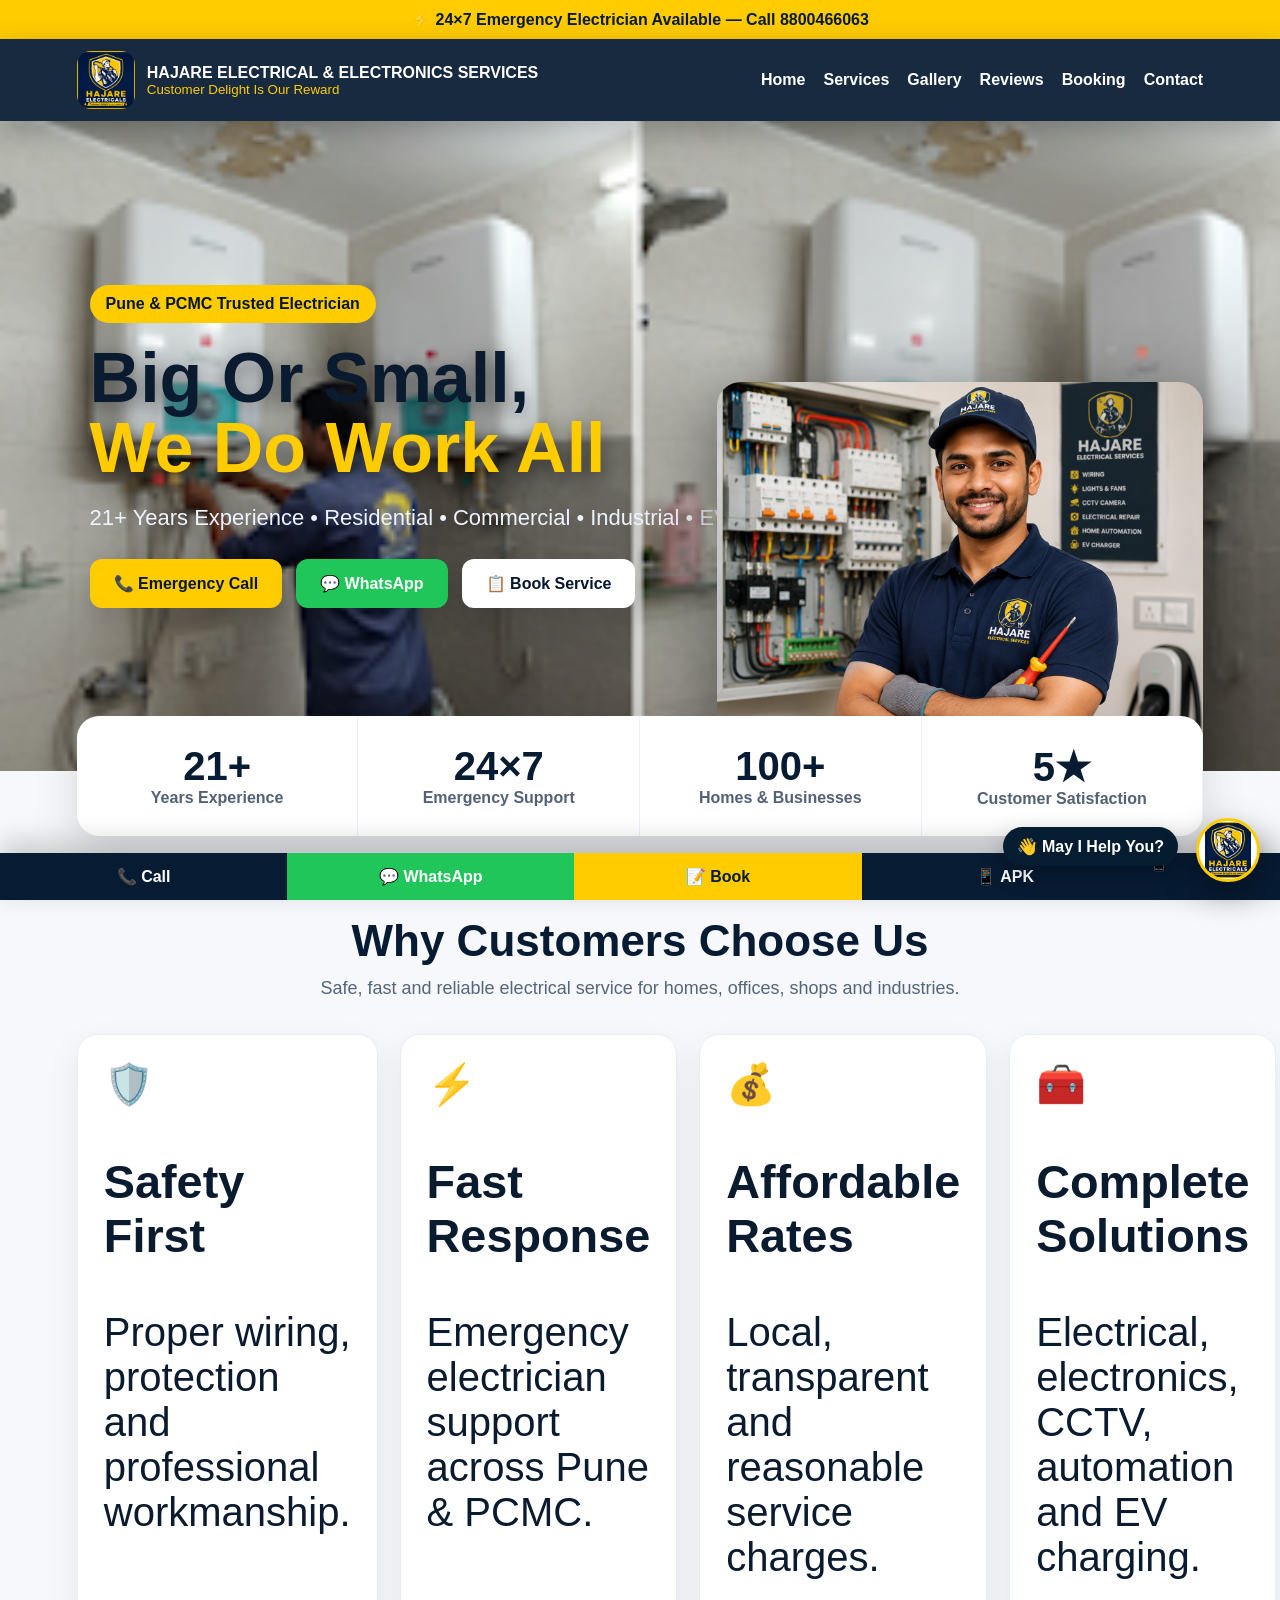
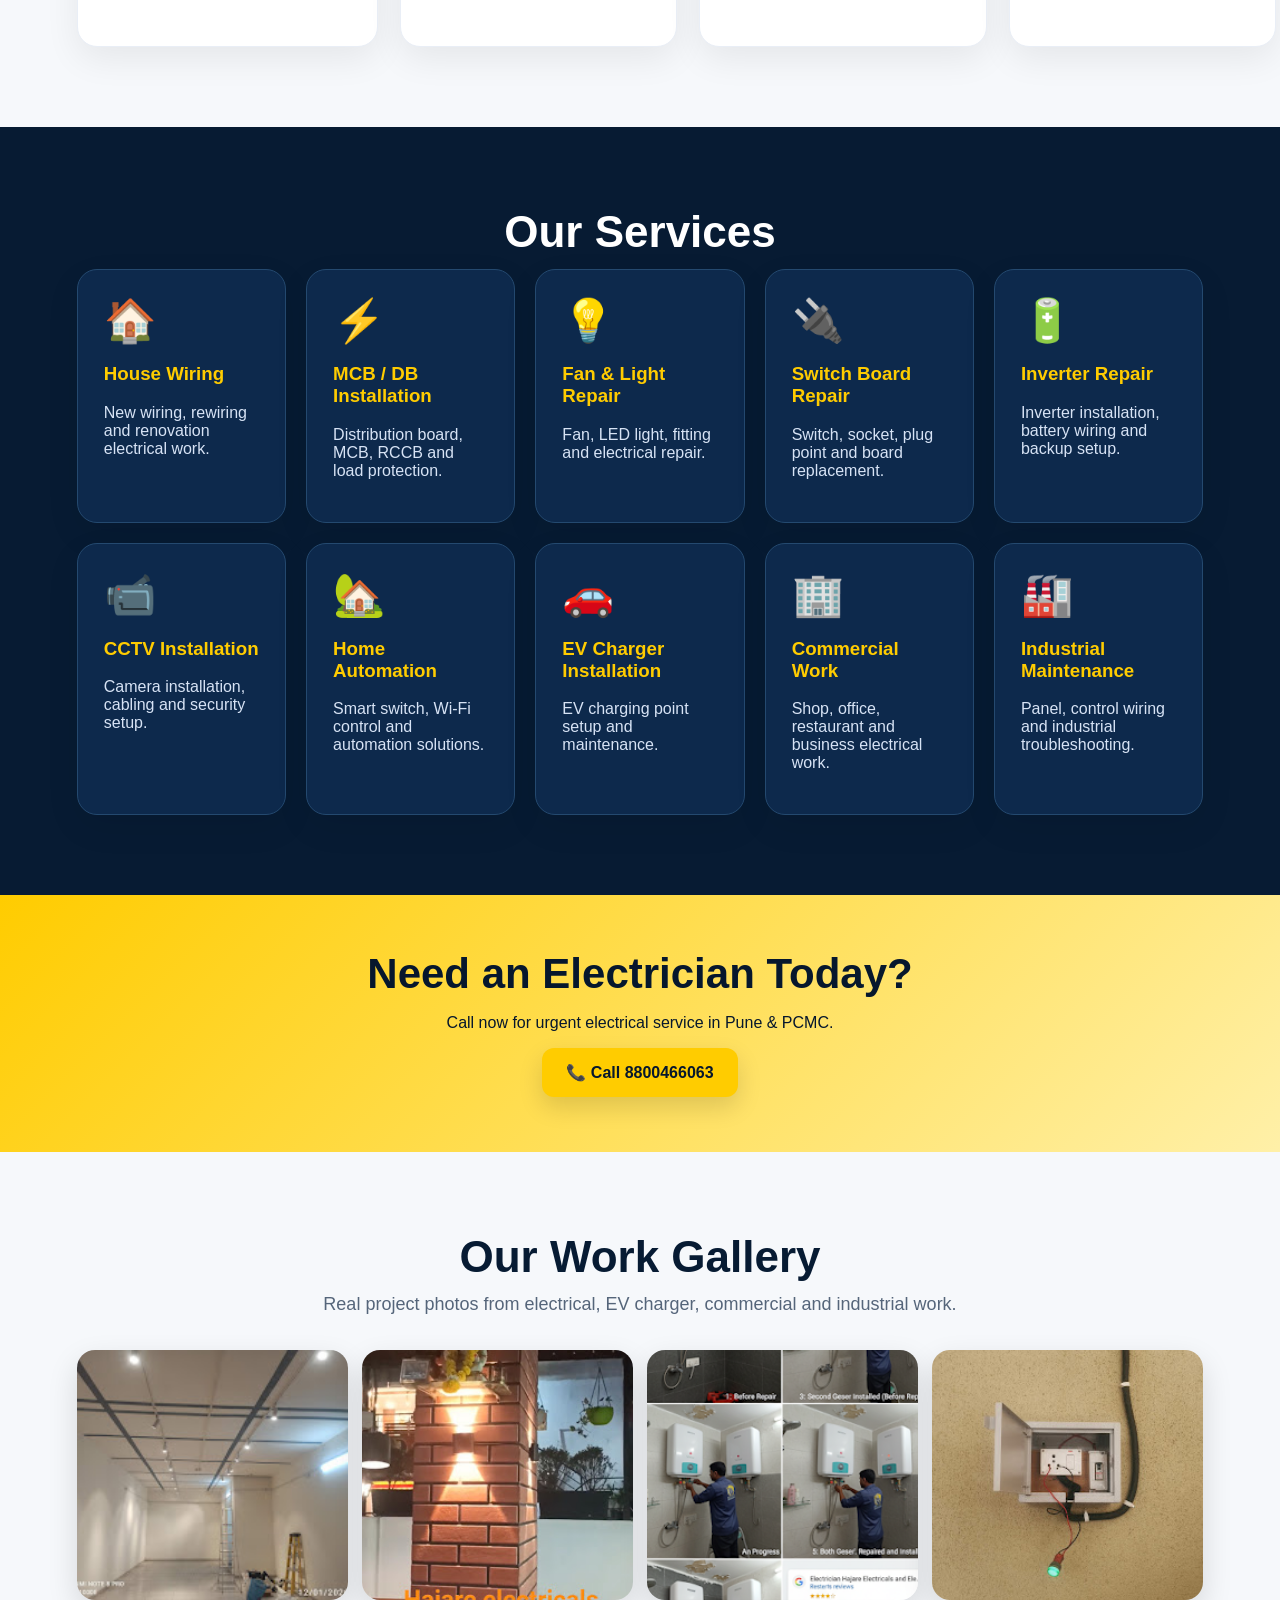
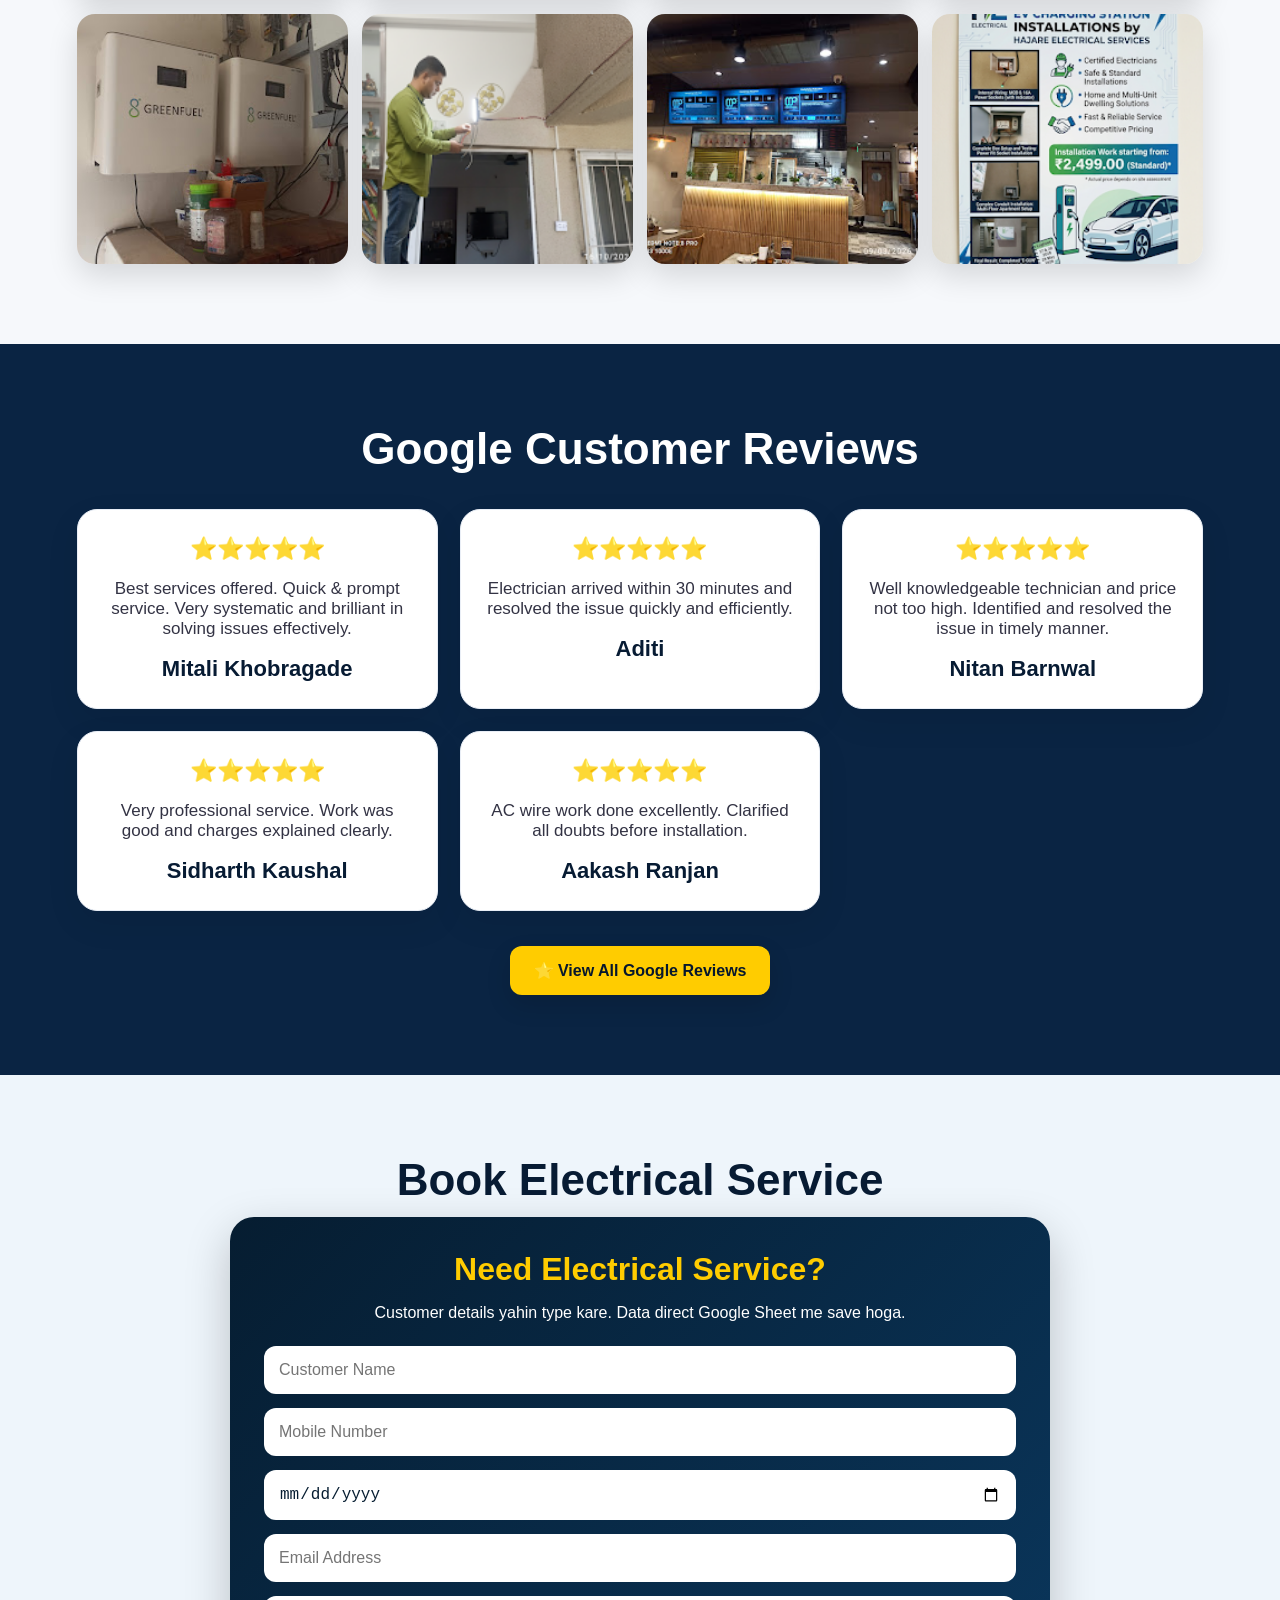
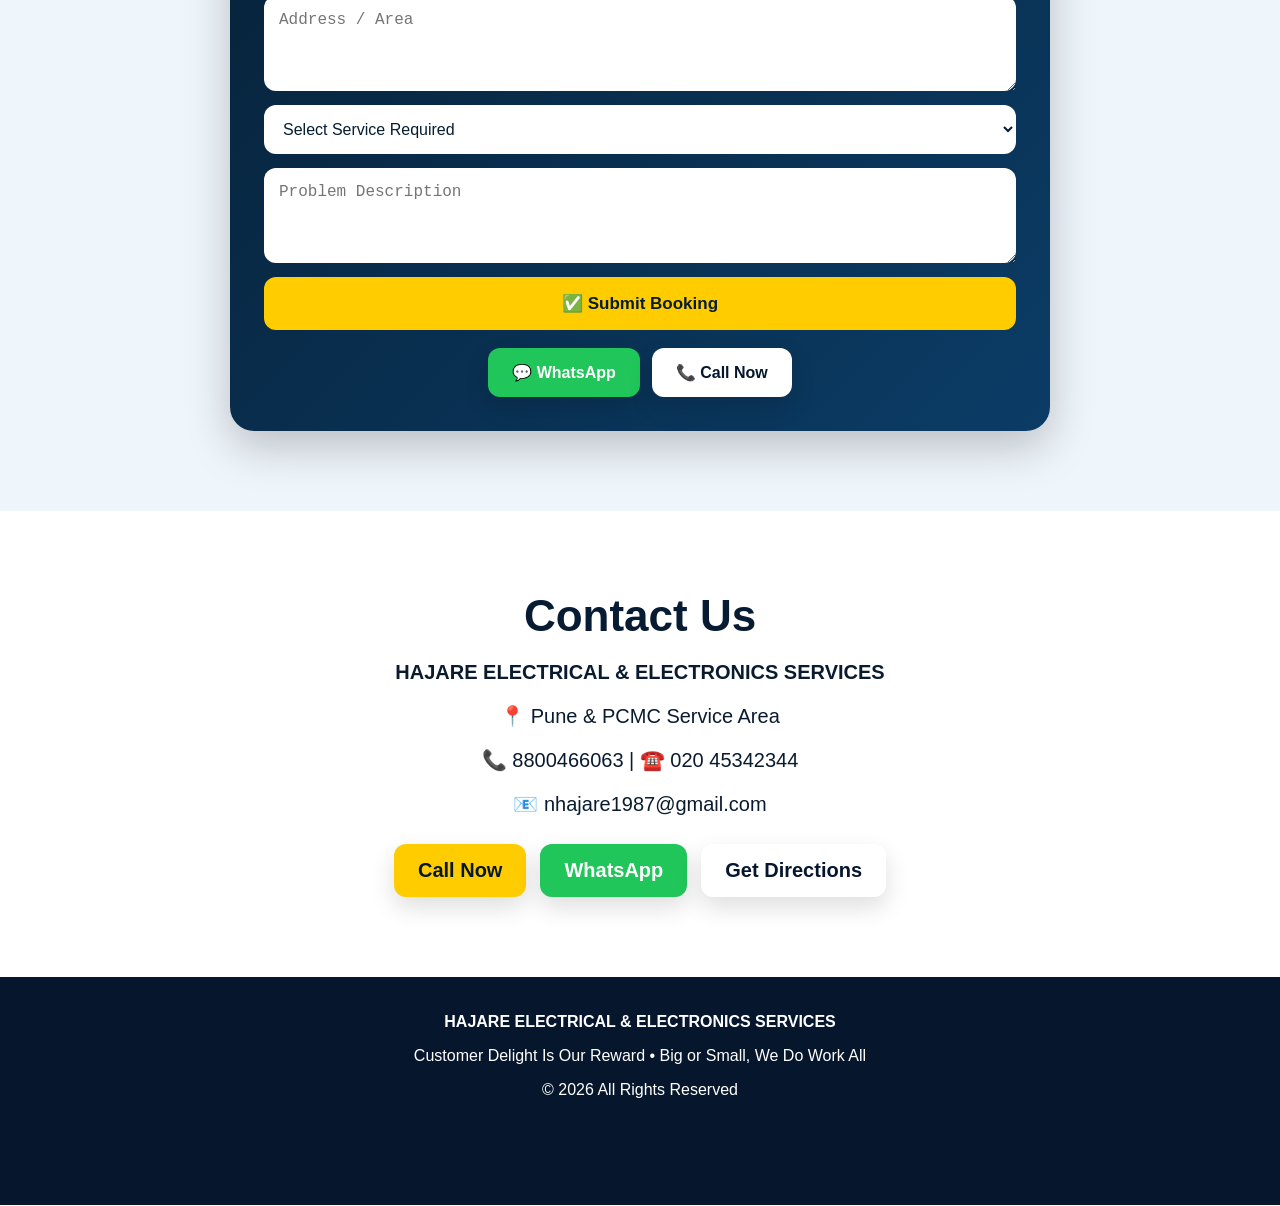
==== commit e70fc85d: "Update index.html" ====
--- a/index.html
+++ b/index.html
@@ -77,9 +77,9 @@
       </div>
   </div>
 
-  <div class="hero-image">
-      <img src="electrician-man.png" alt="Electrician">
-  </div>
+  <div class="hero-man">
+   <img src="electrician-man.png" alt="Professional Electrician">
+</div>
 
 </section>
 
--- a/style.css
+++ b/style.css
@@ -1 +1,38 @@
-*{box-sizing:border-box}html{scroll-behavior:smooth}body{margin:0;font-family:Arial,Helvetica,sans-serif;background:#f6f8fb;color:#0a1b2f}.top-alert{background:#ffcc00;color:#081b33;text-align:center;font-weight:800;padding:10px}header{position:sticky;top:0;z-index:20;background:#071b33ee;color:white;display:flex;justify-content:space-between;align-items:center;padding:12px 6%;box-shadow:0 10px 30px #0004}.logo-wrap{display:flex;align-items:center;gap:12px}.logo-wrap img{width:58px;height:58px;border-radius:14px;background:white;object-fit:cover}.logo-wrap small{display:block;color:#ffcc00}nav{display:flex;gap:18px;flex-wrap:wrap}nav a{color:white;text-decoration:none;font-weight:700}.hero{min-height:650px;position:relative;display:flex;align-items:center;padding:7%;background:url('work_05.png') center/cover no-repeat}.hero-overlay{position:absolute;inset:0;background:linear-gradient(90deg,#06172df2 0%,#06172dcc 48%,#06172d40 100%)}.hero-card{position:relative;max-width:760px;color:white}.pill{background:#ffcc00;color:#06172d;padding:10px 16px;border-radius:50px;font-weight:900;display:inline-block}.hero h1{font-size:70px;line-height:1;margin:20px 0;text-shadow:0 6px 20px #0008}.hero h1 span{color:#ffcc00}.hero p{font-size:22px;color:#eef3ff}.hero-buttons{display:flex;gap:14px;flex-wrap:wrap;margin-top:28px}.btn{display:inline-block;padding:15px 24px;border-radius:12px;text-decoration:none;font-weight:900;box-shadow:0 10px 25px #0002;transition:.25s}.btn:hover{transform:translateY(-3px)}.yellow{background:#ffcc00;color:#06172d}.green{background:#20c65a;color:white}.white{background:white;color:#06172d}.stats{display:grid;grid-template-columns:repeat(4,1fr);margin:-55px 6% 0;position:relative;z-index:3;background:white;border-radius:22px;box-shadow:0 18px 45px #0002;overflow:hidden}.stats div{text-align:center;padding:28px;border-right:1px solid #edf1f7}.stats b{display:block;font-size:40px;color:#071b33}.stats span{font-weight:700;color:#536176}.section{padding:80px 6%}.section h2{text-align:center;font-size:44px;margin:0 0 12px;color:#071b33}.lead{text-align:center;max-width:780px;margin:0 auto 35px;color:#55657a;font-size:18px}.features{display:grid;grid-template-columns:repeat(4,1fr);gap:22px}.features div,.services article,.review-grid div{background:white;padding:26px;border-radius:20px;box-shadow:0 12px 35px #00000012;border:1px solid #e9eef6}.features div{font-size:40px}.dark{background:#071b33;color:white}.dark h2{color:white}.services{display:grid;grid-template-columns:repeat(5,1fr);gap:20px}.services article{background:#0d294c;border:1px solid #24496f;color:white}.services article span{font-size:42px}.services h3{color:#ffcc00}.services p{color:#d7e3f5}.cta{text-align:center;background:linear-gradient(135deg,#ffcc00,#fff0a8);padding:55px 6%;color:#06172d}.cta h2{font-size:42px;margin:0}.gallery{display:grid;grid-template-columns:repeat(4,1fr);gap:14px}.gallery img{width:100%;height:250px;object-fit:cover;border-radius:18px;box-shadow:0 12px 30px #0002}.reviews{background:#0a2443;color:white;text-align:center}.reviews h2{color:white}.review-grid{display:grid;grid-template-columns:repeat(3,1fr);gap:22px;margin:35px 0}.review-grid div{font-size:22px;color:#071b33;min-height:170px}.review-grid p{font-size:17px;color:#334}.center-actions{text-align:center;margin-top:28px}.booking-section{background:#eef5fb}.custom-booking-card{max-width:820px;margin:0 auto;background:linear-gradient(135deg,#061d31,#0b3c66);color:#fff;padding:34px;border-radius:24px;box-shadow:0 16px 45px rgba(0,0,0,.22)}.custom-booking-card h3{text-align:center;font-size:32px;color:#ffcc00;margin:0 0 10px}.custom-booking-card p{text-align:center}.custom-booking-form{display:grid;gap:14px;margin-top:24px}.custom-booking-form input,.custom-booking-form textarea,.custom-booking-form select{width:100%;padding:15px;border:0;border-radius:12px;font-size:16px;background:#fff;color:#061d31}.custom-booking-form textarea{min-height:95px;resize:vertical}.custom-booking-form button{background:#ffcc00;color:#061d31;border:0;border-radius:12px;padding:16px;font-weight:900;font-size:17px;cursor:pointer}.booking-success,.booking-error{display:none;padding:12px;border-radius:12px;font-weight:800}.booking-success{background:#00d772;color:white}.booking-error{background:#ff3b3b;color:white}.booking-actions-small{display:flex;gap:12px;justify-content:center;margin-top:18px;flex-wrap:wrap}.contact{text-align:center;background:white;font-size:20px}.center{justify-content:center}footer{text-align:center;background:#06172d;color:white;padding:36px 6%;padding-bottom:90px}.mobile-bar{position:fixed;left:0;right:0;bottom:0;display:flex;z-index:30;background:#071b33;box-shadow:0 -10px 30px #0003}.mobile-bar a{flex:1;text-align:center;color:white;text-decoration:none;padding:14px 5px;font-weight:900}.mobile-bar a:nth-child(2){background:#20c65a}.mobile-bar a:nth-child(3){background:#ffcc00;color:#071b33}.hajare-ai-launcher{position:fixed;right:20px;bottom:18px;width:64px;height:64px;border-radius:50%;border:3px solid #ffcc00;background:#fff;box-shadow:0 12px 35px rgba(0,0,0,.35);z-index:9999;cursor:pointer;display:flex;align-items:center;justify-content:center;overflow:hidden}.hajare-ai-launcher img{width:100%;height:100%;object-fit:cover}.hajare-ai-label{position:fixed;right:102px;bottom:34px;background:#061d31;color:#fff;padding:10px 14px;border-radius:20px;font-weight:800;box-shadow:0 8px 22px rgba(0,0,0,.25);z-index:9998}.hajare-chatbot{position:fixed;right:18px;bottom:88px;width:340px;max-width:calc(100vw - 24px);max-height:calc(100vh - 115px);background:#fff;border-radius:18px;overflow:hidden;box-shadow:0 18px 55px rgba(0,0,0,.35);border:1px solid #dfe8f3;z-index:10000;display:none;flex-direction:column}.hajare-chatbot.open{display:flex}.hajare-chat-head{background:linear-gradient(135deg,#061d31,#007bff);color:#fff;padding:11px 14px;display:flex;align-items:center;justify-content:space-between;gap:8px}.hajare-chat-title{display:flex;gap:10px;align-items:center}.hajare-chat-title img{width:42px;height:42px;border-radius:50%;background:white;object-fit:cover}.hajare-chat-title b{display:block;font-size:15px}.hajare-chat-title span{display:block;font-size:11px;color:#d9f3ff}.hajare-close{width:34px;height:34px;border-radius:50%;font-size:20px;display:flex;align-items:center;justify-content:center;background:rgba(255,255,255,.22);color:#fff;border:0;cursor:pointer}.hajare-chat-body{max-height:260px;overflow-y:auto;padding:14px;background:#f4f8fc}.hajare-msg{max-width:86%;padding:10px 13px;margin:8px 0;border-radius:14px;font-size:14px;line-height:1.4;white-space:pre-wrap}.hajare-bot{background:white;color:#102235;border:1px solid #dde8f3}.hajare-user{background:#007bff;color:white;margin-left:auto}.hajare-quick{display:flex;flex-wrap:wrap;gap:7px;margin:10px 0}.hajare-quick button{border:0;background:#e8f6ff;color:#061d31;padding:8px 10px;border-radius:14px;cursor:pointer;font-size:12px;font-weight:800}.hajare-chat-input{display:grid;grid-template-columns:1fr 92px;gap:8px;padding:10px;background:#fff;border-top:1px solid #e5edf5}.hajare-chat-input input{width:100%;height:52px;padding:0 14px;border:1px solid #cfddea;border-radius:12px;background:#fff;color:#061d31;font-size:15px;outline:none}.hajare-chat-input button{width:92px;height:52px;border-radius:12px;background:#00d772;color:#fff;font-size:16px;border:0;font-weight:900;cursor:pointer}.hajare-lead-btn,.hajare-call-btn{display:block;text-align:center;padding:12px;border-radius:10px;text-decoration:none;font-weight:900;margin:10px 0}.hajare-lead-btn{background:#00d772;color:white!important}.hajare-call-btn{background:#ffcc00;color:#061d31!important}@media(max-width:980px){header{display:block;text-align:center}.logo-wrap{justify-content:center}nav{justify-content:center;margin-top:12px}.hero{min-height:610px;background-image:url('work_06.png')}.hero h1{font-size:44px}.hero p{font-size:18px}.stats,.features,.services,.gallery,.review-grid{grid-template-columns:1fr}.stats{margin:0;border-radius:0}.section{padding:55px 5%}.section h2{font-size:34px}.gallery img{height:230px}.custom-booking-card{padding:24px 16px}.custom-booking-card h3{font-size:26px}.booking-actions-small .btn{width:100%;text-align:center}.hajare-chatbot{left:10px;right:10px;width:auto;bottom:82px}.hajare-chat-body{max-height:230px}.hajare-ai-launcher{right:15px;bottom:20px}.hajare-ai-label{right:88px;bottom:35px;font-size:13px}}
+*{box-sizing:border-box}html{scroll-behavior:smooth}body{margin:0;font-family:Arial,Helvetica,sans-serif;background:#f6f8fb;color:#0a1b2f}.top-alert{background:#ffcc00;color:#081b33;text-align:center;font-weight:800;padding:10px}header{position:sticky;top:0;z-index:20;background:#071b33ee;color:white;display:flex;justify-content:space-between;align-items:center;padding:12px 6%;box-shadow:0 10px 30px #0004}.logo-wrap{display:flex;align-items:center;gap:12px}.logo-wrap img{width:58px;height:58px;border-radius:14px;background:white;object-fit:cover}.logo-wrap small{display:block;color:#ffcc00}nav{display:flex;gap:18px;flex-wrap:wrap}nav a{color:white;text-decoration:none;font-weight:700}.hero{min-height:650px;position:relative;display:flex;align-items:center;padding:7%;background:url('work_05.png') center/cover no-repeat}.hero-overlay{position:absolute;inset:0;background:linear-gradient(90deg,#06172df2 0%,#06172dcc 48%,#06172d40 100%)}.hero-card{position:relative;max-width:760px;color:white}.pill{background:#ffcc00;color:#06172d;padding:10px 16px;border-radius:50px;font-weight:900;display:inline-block}.hero h1{font-size:70px;line-height:1;margin:20px 0;text-shadow:0 6px 20px #0008}.hero h1 span{color:#ffcc00}.hero p{font-size:22px;color:#eef3ff}.hero-buttons{display:flex;gap:14px;flex-wrap:wrap;margin-top:28px}.btn{display:inline-block;padding:15px 24px;border-radius:12px;text-decoration:none;font-weight:900;box-shadow:0 10px 25px #0002;transition:.25s}.btn:hover{transform:translateY(-3px)}.yellow{background:#ffcc00;color:#06172d}.green{background:#20c65a;color:white}.white{background:white;color:#06172d}.stats{display:grid;grid-template-columns:repeat(4,1fr);margin:-55px 6% 0;position:relative;z-index:3;background:white;border-radius:22px;box-shadow:0 18px 45px #0002;overflow:hidden}.stats div{text-align:center;padding:28px;border-right:1px solid #edf1f7}.stats b{display:block;font-size:40px;color:#071b33}.stats span{font-weight:700;color:#536176}.section{padding:80px 6%}.section h2{text-align:center;font-size:44px;margin:0 0 12px;color:#071b33}.lead{text-align:center;max-width:780px;margin:0 auto 35px;color:#55657a;font-size:18px}.features{display:grid;grid-template-columns:repeat(4,1fr);gap:22px}.features div,.services article,.review-grid div{background:white;padding:26px;border-radius:20px;box-shadow:0 12px 35px #00000012;border:1px solid #e9eef6}.features div{font-size:40px}.dark{background:#071b33;color:white}.dark h2{color:white}.services{display:grid;grid-template-columns:repeat(5,1fr);gap:20px}.services article{background:#0d294c;border:1px solid #24496f;color:white}.services article span{font-size:42px}.services h3{color:#ffcc00}.services p{color:#d7e3f5}.cta{text-align:center;background:linear-gradient(135deg,#ffcc00,#fff0a8);padding:55px 6%;color:#06172d}.cta h2{font-size:42px;margin:0}.gallery{display:grid;grid-template-columns:repeat(4,1fr);gap:14px}.gallery img{width:100%;height:250px;object-fit:cover;border-radius:18px;box-shadow:0 12px 30px #0002}.reviews{background:#0a2443;color:white;text-align:center}.reviews h2{color:white}.review-grid{display:grid;grid-template-columns:repeat(3,1fr);gap:22px;margin:35px 0}.review-grid div{font-size:22px;color:#071b33;min-height:170px}.review-grid p{font-size:17px;color:#334}.center-actions{text-align:center;margin-top:28px}.booking-section{background:#eef5fb}.custom-booking-card{max-width:820px;margin:0 auto;background:linear-gradient(135deg,#061d31,#0b3c66);color:#fff;padding:34px;border-radius:24px;box-shadow:0 16px 45px rgba(0,0,0,.22)}.custom-booking-card h3{text-align:center;font-size:32px;color:#ffcc00;margin:0 0 10px}.custom-booking-card p{text-align:center}.custom-booking-form{display:grid;gap:14px;margin-top:24px}.custom-booking-form input,.custom-booking-form textarea,.custom-booking-form select{width:100%;padding:15px;border:0;border-radius:12px;font-size:16px;background:#fff;color:#061d31}.custom-booking-form textarea{min-height:95px;resize:vertical}.custom-booking-form button{background:#ffcc00;color:#061d31;border:0;border-radius:12px;padding:16px;font-weight:900;font-size:17px;cursor:pointer}.booking-success,.booking-error{display:none;padding:12px;border-radius:12px;font-weight:800}.booking-success{background:#00d772;color:white}.booking-error{background:#ff3b3b;color:white}.booking-actions-small{display:flex;gap:12px;justify-content:center;margin-top:18px;flex-wrap:wrap}.contact{text-align:center;background:white;font-size:20px}.center{justify-content:center}footer{text-align:center;background:#06172d;color:white;padding:36px 6%;padding-bottom:90px}.mobile-bar{position:fixed;left:0;right:0;bottom:0;display:flex;z-index:30;background:#071b33;box-shadow:0 -10px 30px #0003}.mobile-bar a{flex:1;text-align:center;color:white;text-decoration:none;padding:14px 5px;font-weight:900}.mobile-bar a:nth-child(2){background:#20c65a}.mobile-bar a:nth-child(3){background:#ffcc00;color:#071b33}.hajare-ai-launcher{position:fixed;right:20px;bottom:18px;width:64px;height:64px;border-radius:50%;border:3px solid #ffcc00;background:#fff;box-shadow:0 12px 35px rgba(0,0,0,.35);z-index:9999;cursor:pointer;display:flex;align-items:center;justify-content:center;overflow:hidden}.hajare-ai-launcher img{width:100%;height:100%;object-fit:cover}.hajare-ai-label{position:fixed;right:102px;bottom:34px;background:#061d31;color:#fff;padding:10px 14px;border-radius:20px;font-weight:800;box-shadow:0 8px 22px rgba(0,0,0,.25);z-index:9998}.hajare-chatbot{position:fixed;right:18px;bottom:88px;width:340px;max-width:calc(100vw - 24px);max-height:calc(100vh - 115px);background:#fff;border-radius:18px;overflow:hidden;box-shadow:0 18px 55px rgba(0,0,0,.35);border:1px solid #dfe8f3;z-index:10000;display:none;flex-direction:column}.hajare-chatbot.open{display:flex}.hajare-chat-head{background:linear-gradient(135deg,#061d31,#007bff);color:#fff;padding:11px 14px;display:flex;align-items:center;justify-content:space-between;gap:8px}.hajare-chat-title{display:flex;gap:10px;align-items:center}.hajare-chat-title img{width:42px;height:42px;border-radius:50%;background:white;object-fit:cover}.hajare-chat-title b{display:block;font-size:15px}.hajare-chat-title span{display:block;font-size:11px;color:#d9f3ff}.hajare-close{width:34px;height:34px;border-radius:50%;font-size:20px;display:flex;align-items:center;justify-content:center;background:rgba(255,255,255,.22);color:#fff;border:0;cursor:pointer}.hajare-chat-body{max-height:260px;overflow-y:auto;padding:14px;background:#f4f8fc}.hajare-msg{max-width:86%;padding:10px 13px;margin:8px 0;border-radius:14px;font-size:14px;line-height:1.4;white-space:pre-wrap}.hajare-bot{background:white;color:#102235;border:1px solid #dde8f3}.hajare-user{background:#007bff;color:white;margin-left:auto}.hajare-quick{display:flex;flex-wrap:wrap;gap:7px;margin:10px 0}.hajare-quick button{border:0;background:#e8f6ff;color:#061d31;padding:8px 10px;border-radius:14px;cursor:pointer;font-size:12px;font-weight:800}.hajare-chat-input{display:grid;grid-template-columns:1fr 92px;gap:8px;padding:10px;background:#fff;border-top:1px solid #e5edf5}.hajare-chat-input input{width:100%;height:52px;padding:0 14px;border:1px solid #cfddea;border-radius:12px;background:#fff;color:#061d31;font-size:15px;outline:none}.hajare-chat-input button{width:92px;height:52px;border-radius:12px;background:#00d772;color:#fff;font-size:16px;border:0;font-weight:900;cursor:pointer}.hajare-lead-btn,.hajare-call-btn{display:block;text-align:center;padding:12px;border-radius:10px;text-decoration:none;font-weight:900;margin:10px 0}.hajare-lead-btn{background:#00d772;color:white!important}.hajare-call-btn{background:#ffcc00;color:#061d31!important}@media(max-width:980px){header{display:block;text-align:center}.logo-wrap{justify-content:center}nav{justify-content:center;margin-top:12px}.hero{min-height:610px;background-image:url('work_06.png')}.hero h1{font-size:44px}.hero p{font-size:18px}.stats,.features,.services,.gallery,.review-grid{grid-template-columns:1fr}.stats{margin:0;border-radius:0}.section{padding:55px 5%}.section h2{font-size:34px}.gallery img{height:230px}.custom-booking-card{padding:24px 16px}.custom-booking-card h3{font-size:26px}.booking-actions-small .btn{width:100%;text-align:center}.hajare-chatbot{left:10px;right:10px;width:auto;bottom:82px}.hajare-chat-body{max-height:230px}.hajare-ai-launcher{right:15px;bottom:20px}.hajare-ai-label{right:88px;bottom:35px;font-size:13px}}.hero{
+  overflow:hidden;
+}
+
+.hero-card{
+  z-index:2;
+}
+
+.hero-man{
+  position:absolute;
+  right:6%;
+  bottom:0;
+  z-index:2;
+  width:38%;
+  max-width:520px;
+}
+
+.hero-man img{
+  width:100%;
+  display:block;
+  filter:drop-shadow(0 20px 35px rgba(0,0,0,.45));
+  border-radius:24px;
+}
+
+@media(max-width:980px){
+  .hero-man{
+    position:relative;
+    right:auto;
+    bottom:auto;
+    width:100%;
+    max-width:360px;
+    margin:25px auto 0;
+  }
+
+  .hero-man img{
+    border-radius:20px;
+  }
+}
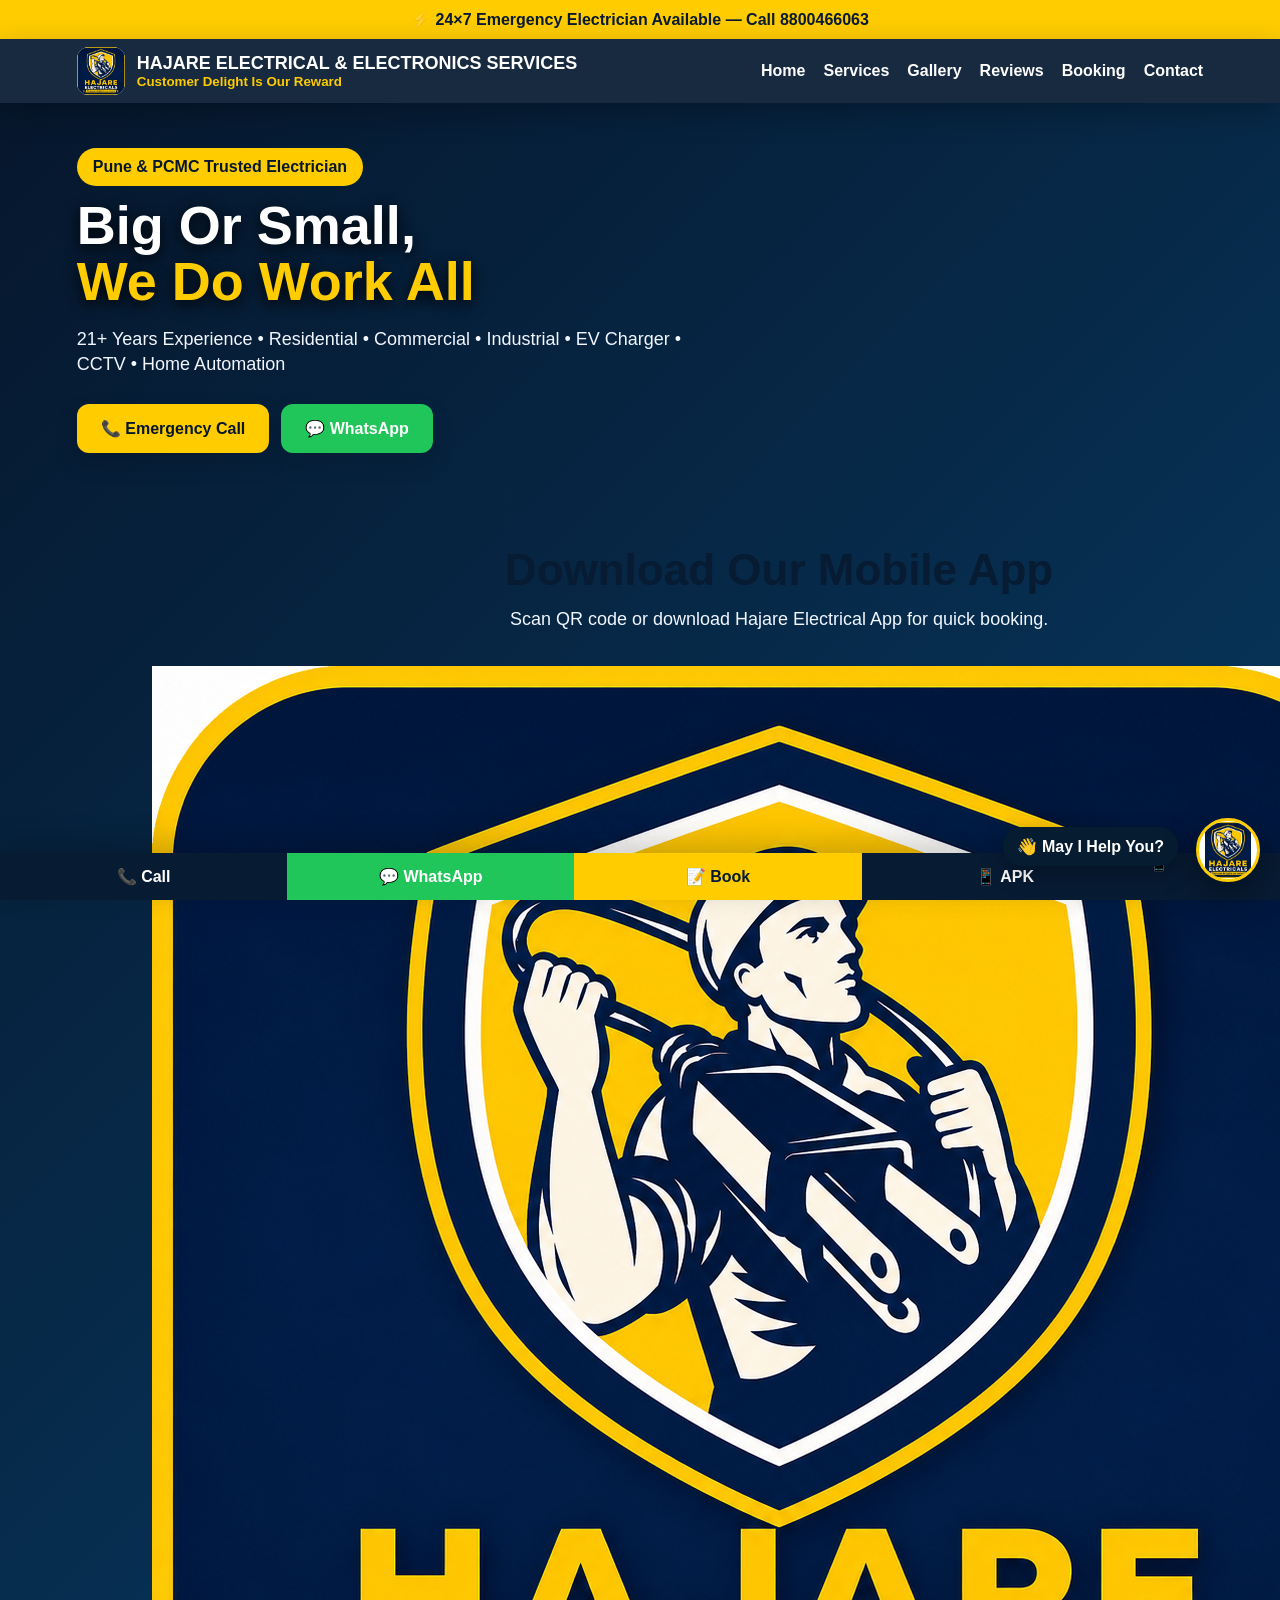
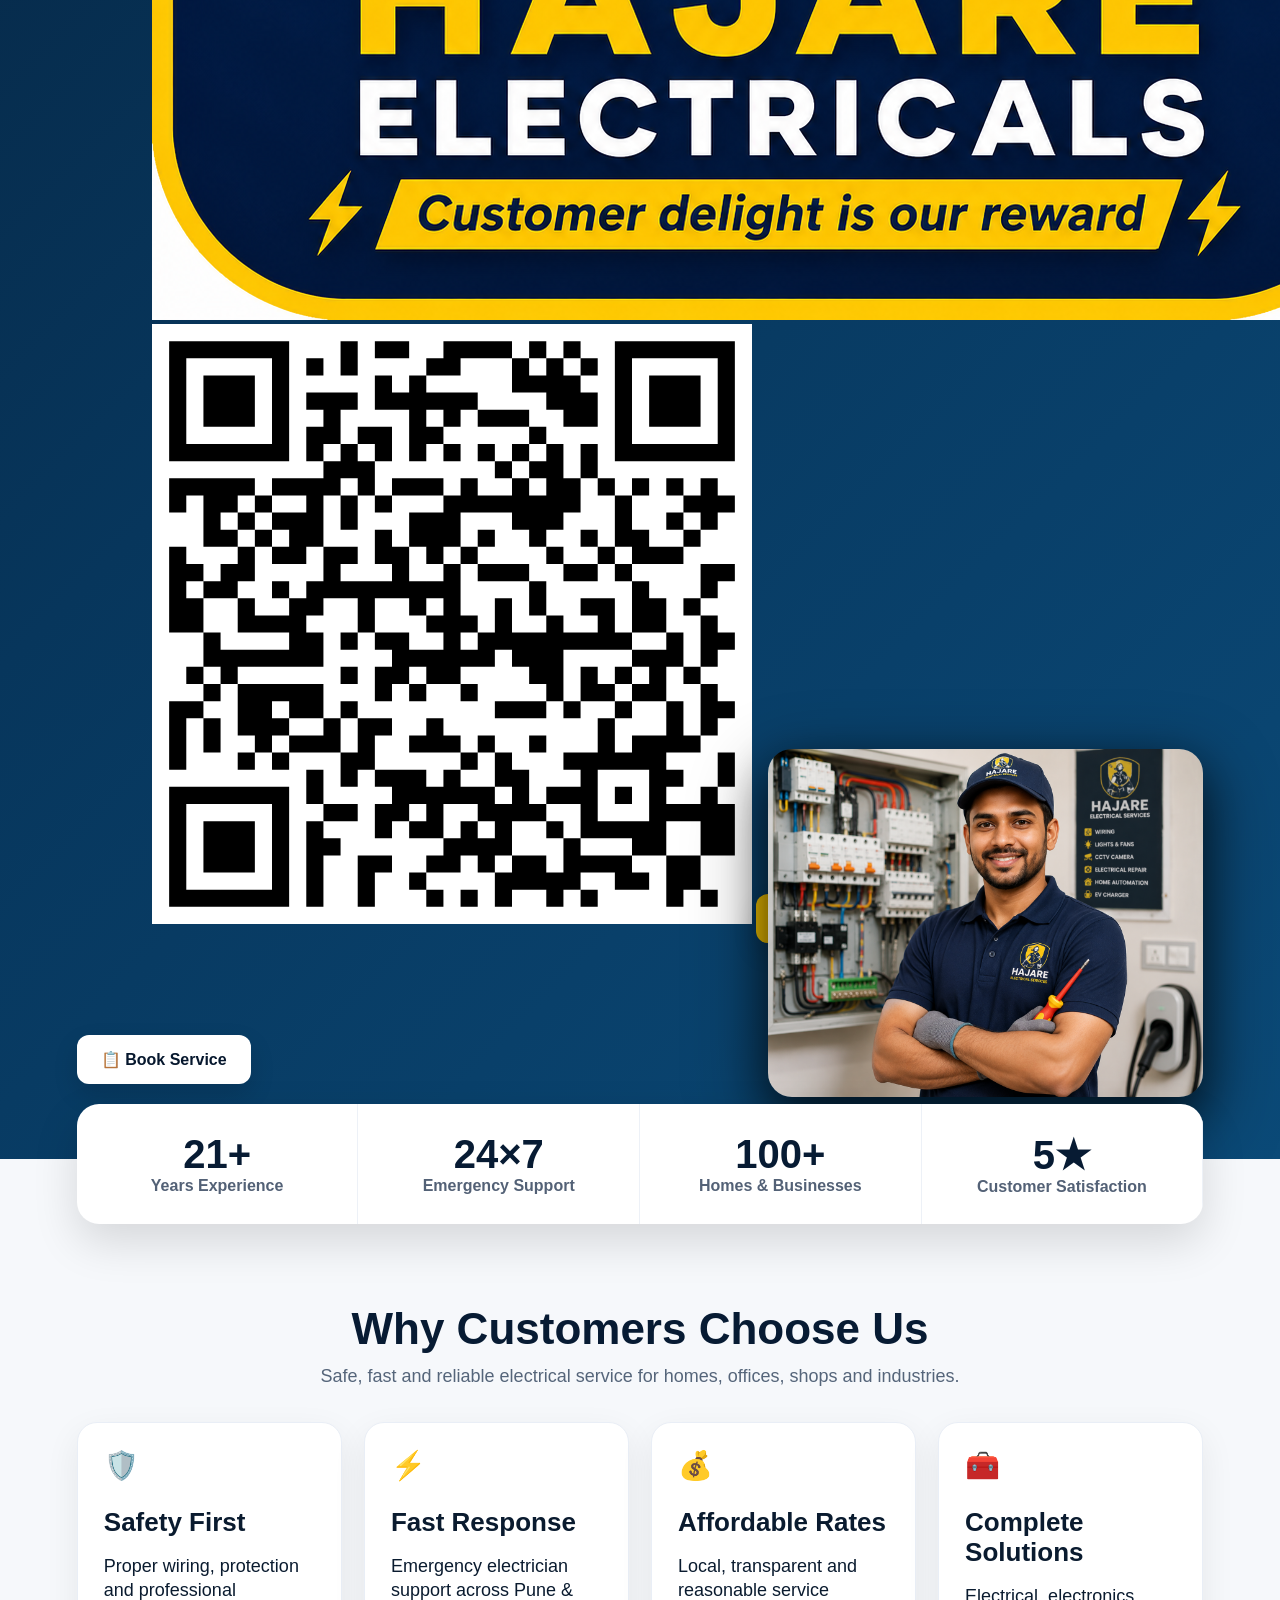
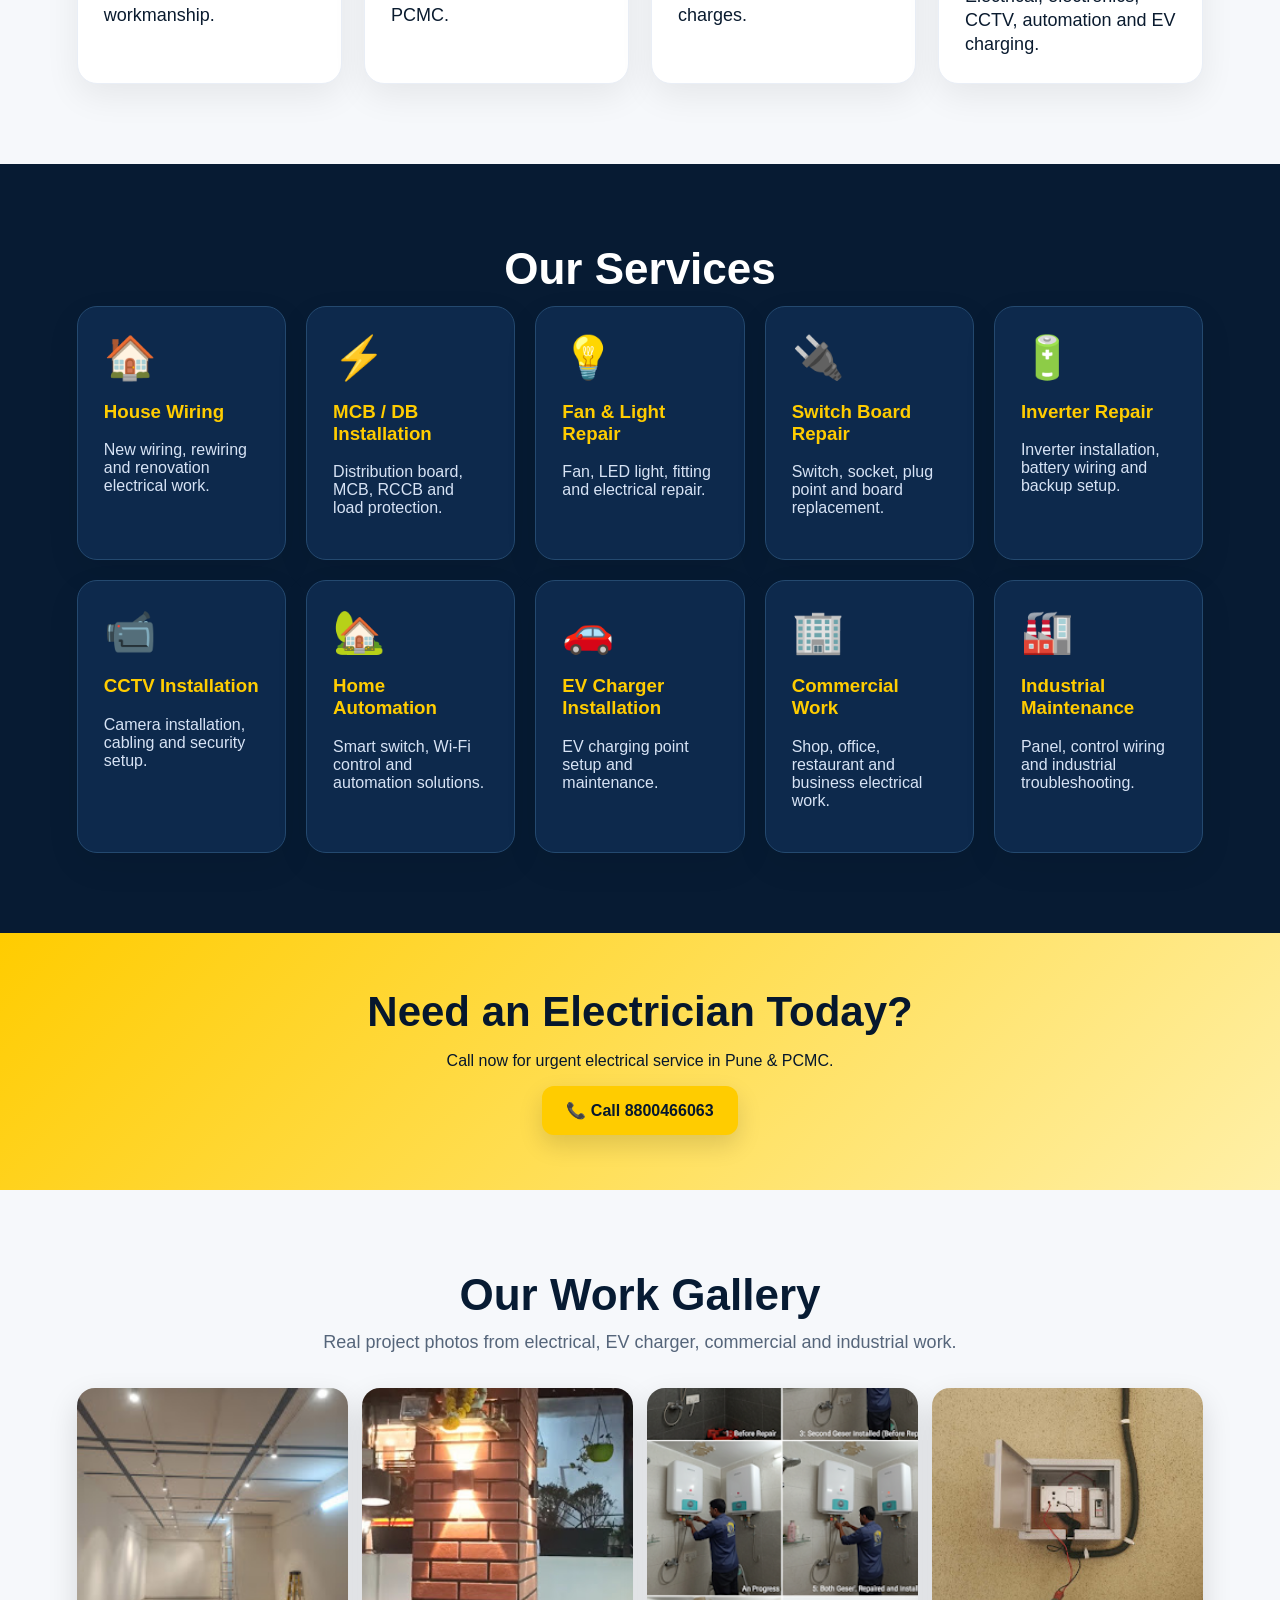
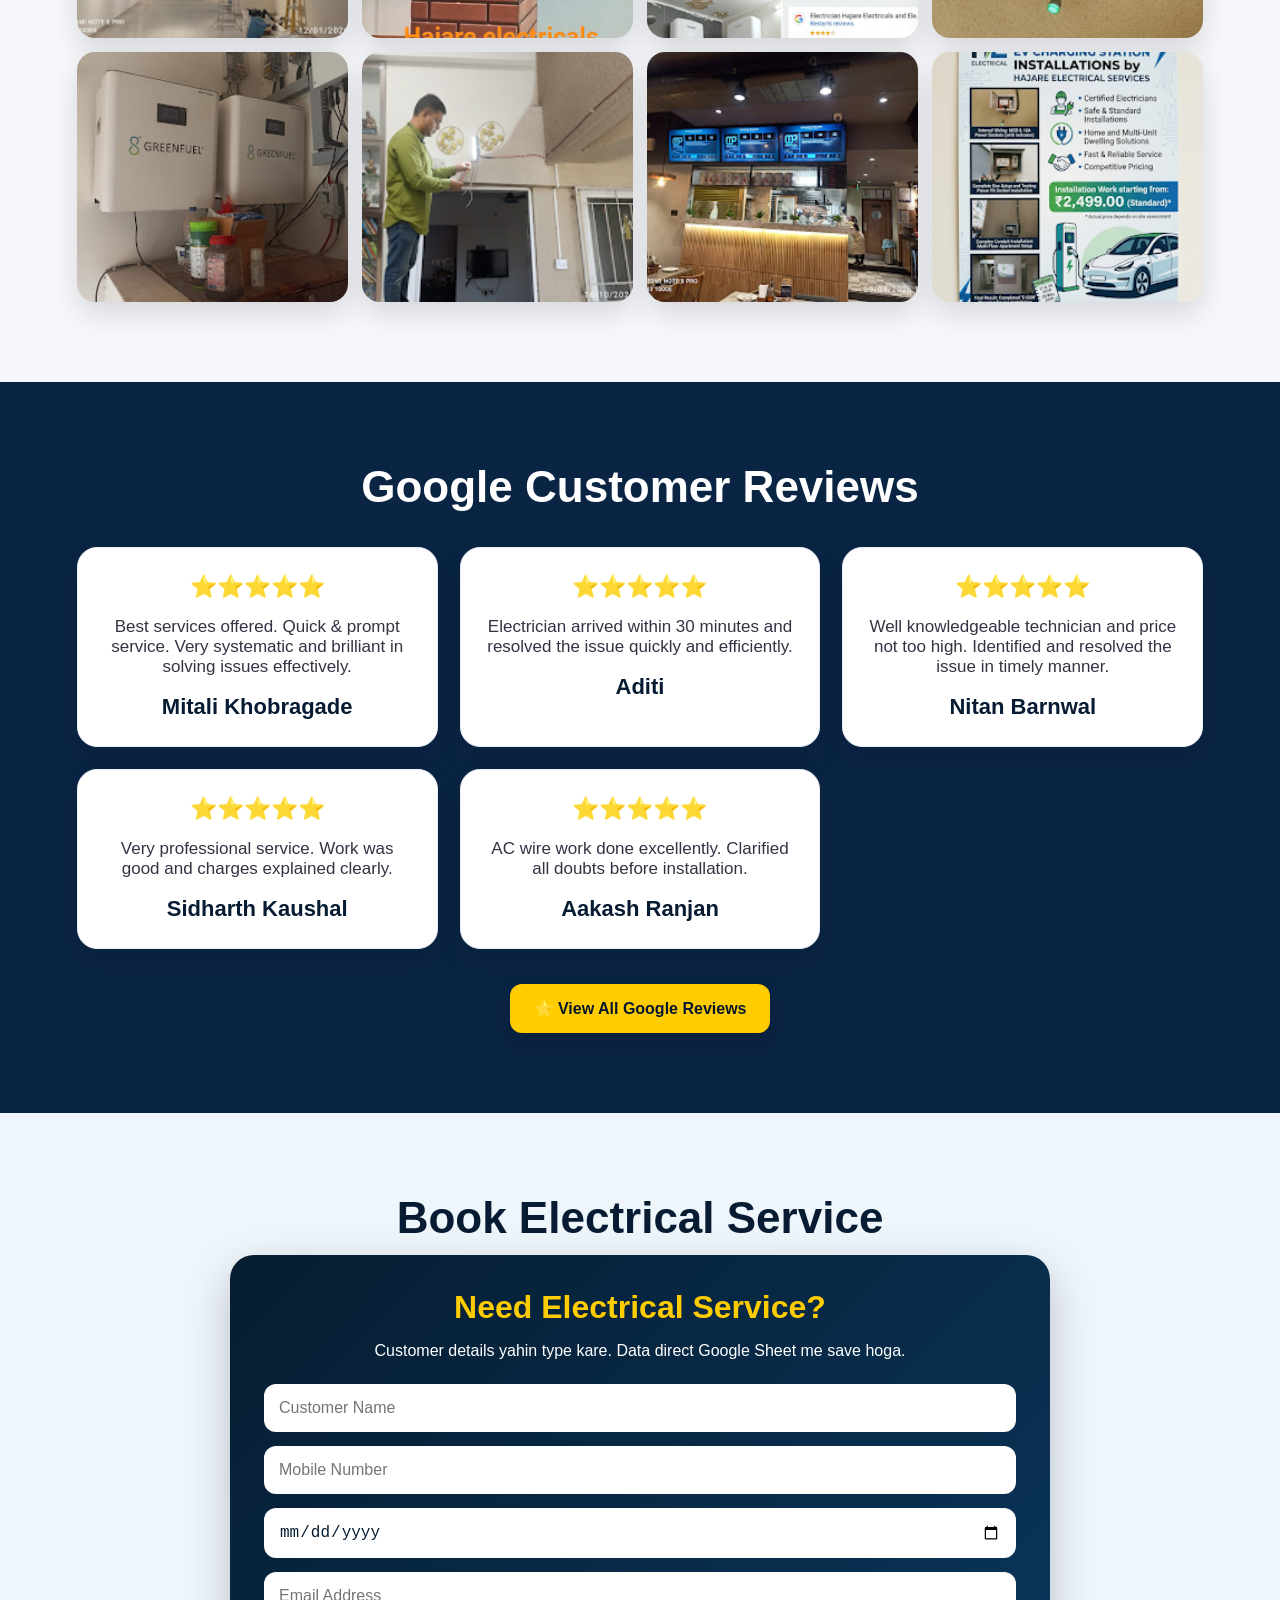
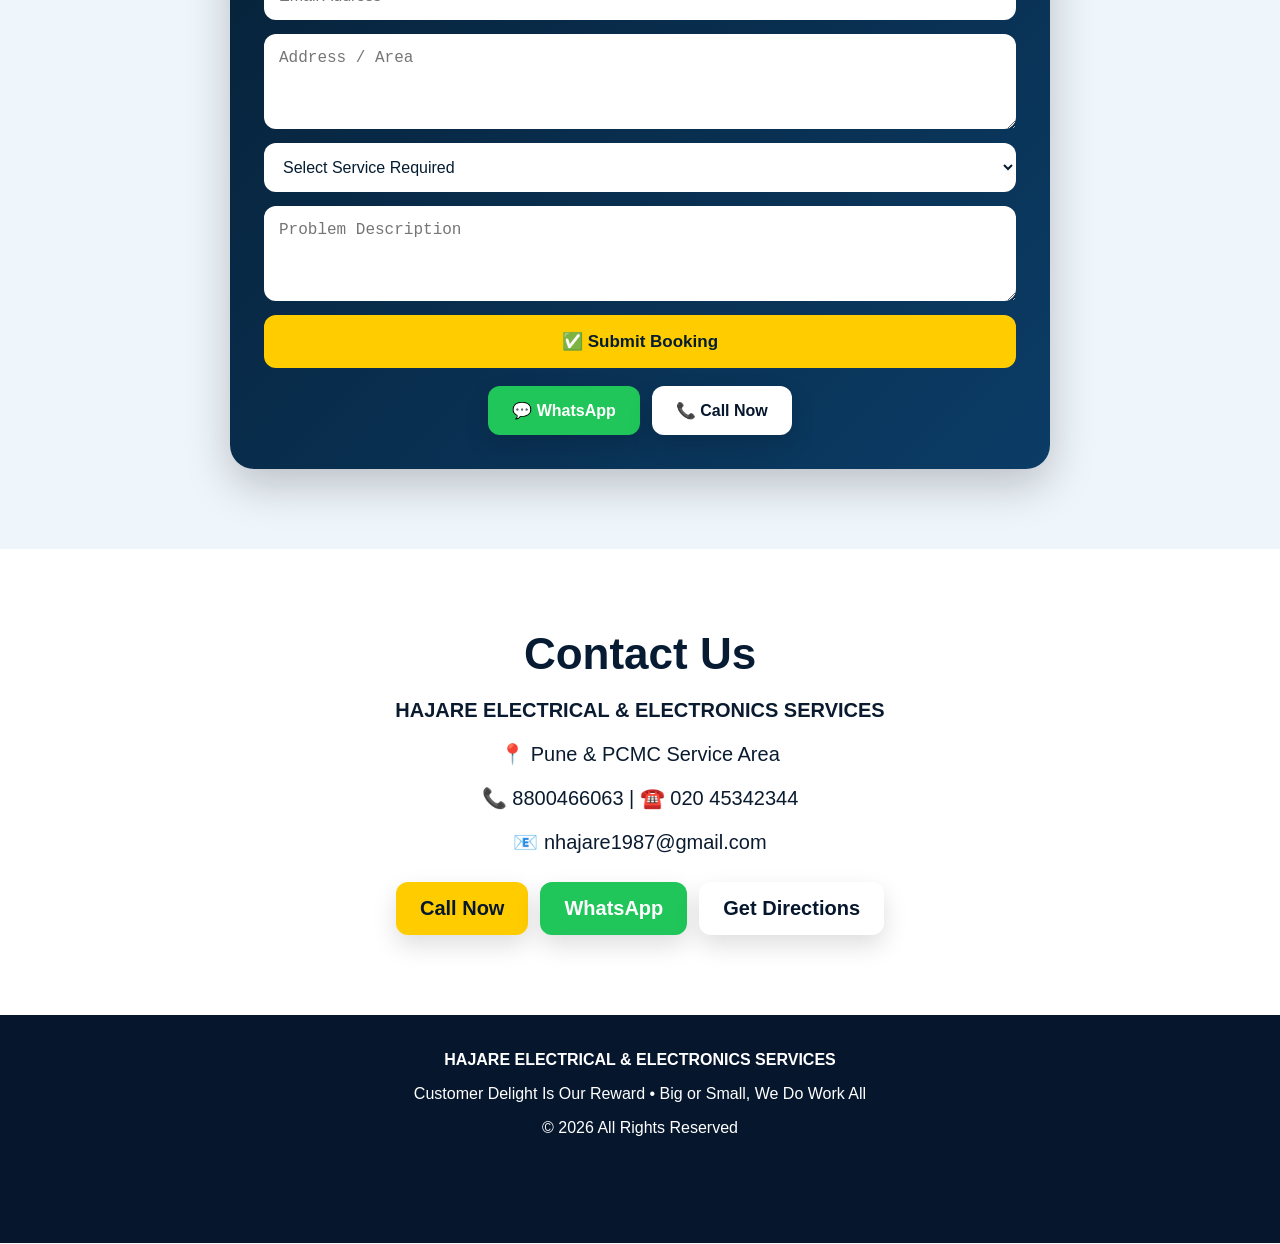
==== commit e53e6ef9: "Update index.html" ====
--- a/index.html
+++ b/index.html
@@ -73,6 +73,21 @@
       <div class="hero-buttons">
         <a href="tel:+918800466063" class="btn yellow">📞 Emergency Call</a>
         <a href="https://wa.me/918800466063" class="btn green">💬 WhatsApp</a>
+
+<section class="section app-download">
+  <h2>Download Our Mobile App</h2>
+  <p class="lead">Scan QR code or download Hajare Electrical App for quick booking.</p>
+
+  <div class="app-box">
+    <img src="app-icon.png" class="app-logo" alt="Hajare Electrical App">
+    <img src="qr-app.png" class="qr-code" alt="Download App QR Code">
+
+    <a class="btn yellow" href="hajare-electrical.apk" download>
+      📱 Download APK
+    </a>
+  </div>
+</section>
+       
         <a href="#booking" class="btn white">📋 Book Service</a>
       </div>
   </div>
--- a/style.css
+++ b/style.css
@@ -1,38 +1,432 @@
-*{box-sizing:border-box}html{scroll-behavior:smooth}body{margin:0;font-family:Arial,Helvetica,sans-serif;background:#f6f8fb;color:#0a1b2f}.top-alert{background:#ffcc00;color:#081b33;text-align:center;font-weight:800;padding:10px}header{position:sticky;top:0;z-index:20;background:#071b33ee;color:white;display:flex;justify-content:space-between;align-items:center;padding:12px 6%;box-shadow:0 10px 30px #0004}.logo-wrap{display:flex;align-items:center;gap:12px}.logo-wrap img{width:58px;height:58px;border-radius:14px;background:white;object-fit:cover}.logo-wrap small{display:block;color:#ffcc00}nav{display:flex;gap:18px;flex-wrap:wrap}nav a{color:white;text-decoration:none;font-weight:700}.hero{min-height:650px;position:relative;display:flex;align-items:center;padding:7%;background:url('work_05.png') center/cover no-repeat}.hero-overlay{position:absolute;inset:0;background:linear-gradient(90deg,#06172df2 0%,#06172dcc 48%,#06172d40 100%)}.hero-card{position:relative;max-width:760px;color:white}.pill{background:#ffcc00;color:#06172d;padding:10px 16px;border-radius:50px;font-weight:900;display:inline-block}.hero h1{font-size:70px;line-height:1;margin:20px 0;text-shadow:0 6px 20px #0008}.hero h1 span{color:#ffcc00}.hero p{font-size:22px;color:#eef3ff}.hero-buttons{display:flex;gap:14px;flex-wrap:wrap;margin-top:28px}.btn{display:inline-block;padding:15px 24px;border-radius:12px;text-decoration:none;font-weight:900;box-shadow:0 10px 25px #0002;transition:.25s}.btn:hover{transform:translateY(-3px)}.yellow{background:#ffcc00;color:#06172d}.green{background:#20c65a;color:white}.white{background:white;color:#06172d}.stats{display:grid;grid-template-columns:repeat(4,1fr);margin:-55px 6% 0;position:relative;z-index:3;background:white;border-radius:22px;box-shadow:0 18px 45px #0002;overflow:hidden}.stats div{text-align:center;padding:28px;border-right:1px solid #edf1f7}.stats b{display:block;font-size:40px;color:#071b33}.stats span{font-weight:700;color:#536176}.section{padding:80px 6%}.section h2{text-align:center;font-size:44px;margin:0 0 12px;color:#071b33}.lead{text-align:center;max-width:780px;margin:0 auto 35px;color:#55657a;font-size:18px}.features{display:grid;grid-template-columns:repeat(4,1fr);gap:22px}.features div,.services article,.review-grid div{background:white;padding:26px;border-radius:20px;box-shadow:0 12px 35px #00000012;border:1px solid #e9eef6}.features div{font-size:40px}.dark{background:#071b33;color:white}.dark h2{color:white}.services{display:grid;grid-template-columns:repeat(5,1fr);gap:20px}.services article{background:#0d294c;border:1px solid #24496f;color:white}.services article span{font-size:42px}.services h3{color:#ffcc00}.services p{color:#d7e3f5}.cta{text-align:center;background:linear-gradient(135deg,#ffcc00,#fff0a8);padding:55px 6%;color:#06172d}.cta h2{font-size:42px;margin:0}.gallery{display:grid;grid-template-columns:repeat(4,1fr);gap:14px}.gallery img{width:100%;height:250px;object-fit:cover;border-radius:18px;box-shadow:0 12px 30px #0002}.reviews{background:#0a2443;color:white;text-align:center}.reviews h2{color:white}.review-grid{display:grid;grid-template-columns:repeat(3,1fr);gap:22px;margin:35px 0}.review-grid div{font-size:22px;color:#071b33;min-height:170px}.review-grid p{font-size:17px;color:#334}.center-actions{text-align:center;margin-top:28px}.booking-section{background:#eef5fb}.custom-booking-card{max-width:820px;margin:0 auto;background:linear-gradient(135deg,#061d31,#0b3c66);color:#fff;padding:34px;border-radius:24px;box-shadow:0 16px 45px rgba(0,0,0,.22)}.custom-booking-card h3{text-align:center;font-size:32px;color:#ffcc00;margin:0 0 10px}.custom-booking-card p{text-align:center}.custom-booking-form{display:grid;gap:14px;margin-top:24px}.custom-booking-form input,.custom-booking-form textarea,.custom-booking-form select{width:100%;padding:15px;border:0;border-radius:12px;font-size:16px;background:#fff;color:#061d31}.custom-booking-form textarea{min-height:95px;resize:vertical}.custom-booking-form button{background:#ffcc00;color:#061d31;border:0;border-radius:12px;padding:16px;font-weight:900;font-size:17px;cursor:pointer}.booking-success,.booking-error{display:none;padding:12px;border-radius:12px;font-weight:800}.booking-success{background:#00d772;color:white}.booking-error{background:#ff3b3b;color:white}.booking-actions-small{display:flex;gap:12px;justify-content:center;margin-top:18px;flex-wrap:wrap}.contact{text-align:center;background:white;font-size:20px}.center{justify-content:center}footer{text-align:center;background:#06172d;color:white;padding:36px 6%;padding-bottom:90px}.mobile-bar{position:fixed;left:0;right:0;bottom:0;display:flex;z-index:30;background:#071b33;box-shadow:0 -10px 30px #0003}.mobile-bar a{flex:1;text-align:center;color:white;text-decoration:none;padding:14px 5px;font-weight:900}.mobile-bar a:nth-child(2){background:#20c65a}.mobile-bar a:nth-child(3){background:#ffcc00;color:#071b33}.hajare-ai-launcher{position:fixed;right:20px;bottom:18px;width:64px;height:64px;border-radius:50%;border:3px solid #ffcc00;background:#fff;box-shadow:0 12px 35px rgba(0,0,0,.35);z-index:9999;cursor:pointer;display:flex;align-items:center;justify-content:center;overflow:hidden}.hajare-ai-launcher img{width:100%;height:100%;object-fit:cover}.hajare-ai-label{position:fixed;right:102px;bottom:34px;background:#061d31;color:#fff;padding:10px 14px;border-radius:20px;font-weight:800;box-shadow:0 8px 22px rgba(0,0,0,.25);z-index:9998}.hajare-chatbot{position:fixed;right:18px;bottom:88px;width:340px;max-width:calc(100vw - 24px);max-height:calc(100vh - 115px);background:#fff;border-radius:18px;overflow:hidden;box-shadow:0 18px 55px rgba(0,0,0,.35);border:1px solid #dfe8f3;z-index:10000;display:none;flex-direction:column}.hajare-chatbot.open{display:flex}.hajare-chat-head{background:linear-gradient(135deg,#061d31,#007bff);color:#fff;padding:11px 14px;display:flex;align-items:center;justify-content:space-between;gap:8px}.hajare-chat-title{display:flex;gap:10px;align-items:center}.hajare-chat-title img{width:42px;height:42px;border-radius:50%;background:white;object-fit:cover}.hajare-chat-title b{display:block;font-size:15px}.hajare-chat-title span{display:block;font-size:11px;color:#d9f3ff}.hajare-close{width:34px;height:34px;border-radius:50%;font-size:20px;display:flex;align-items:center;justify-content:center;background:rgba(255,255,255,.22);color:#fff;border:0;cursor:pointer}.hajare-chat-body{max-height:260px;overflow-y:auto;padding:14px;background:#f4f8fc}.hajare-msg{max-width:86%;padding:10px 13px;margin:8px 0;border-radius:14px;font-size:14px;line-height:1.4;white-space:pre-wrap}.hajare-bot{background:white;color:#102235;border:1px solid #dde8f3}.hajare-user{background:#007bff;color:white;margin-left:auto}.hajare-quick{display:flex;flex-wrap:wrap;gap:7px;margin:10px 0}.hajare-quick button{border:0;background:#e8f6ff;color:#061d31;padding:8px 10px;border-radius:14px;cursor:pointer;font-size:12px;font-weight:800}.hajare-chat-input{display:grid;grid-template-columns:1fr 92px;gap:8px;padding:10px;background:#fff;border-top:1px solid #e5edf5}.hajare-chat-input input{width:100%;height:52px;padding:0 14px;border:1px solid #cfddea;border-radius:12px;background:#fff;color:#061d31;font-size:15px;outline:none}.hajare-chat-input button{width:92px;height:52px;border-radius:12px;background:#00d772;color:#fff;font-size:16px;border:0;font-weight:900;cursor:pointer}.hajare-lead-btn,.hajare-call-btn{display:block;text-align:center;padding:12px;border-radius:10px;text-decoration:none;font-weight:900;margin:10px 0}.hajare-lead-btn{background:#00d772;color:white!important}.hajare-call-btn{background:#ffcc00;color:#061d31!important}@media(max-width:980px){header{display:block;text-align:center}.logo-wrap{justify-content:center}nav{justify-content:center;margin-top:12px}.hero{min-height:610px;background-image:url('work_06.png')}.hero h1{font-size:44px}.hero p{font-size:18px}.stats,.features,.services,.gallery,.review-grid{grid-template-columns:1fr}.stats{margin:0;border-radius:0}.section{padding:55px 5%}.section h2{font-size:34px}.gallery img{height:230px}.custom-booking-card{padding:24px 16px}.custom-booking-card h3{font-size:26px}.booking-actions-small .btn{width:100%;text-align:center}.hajare-chatbot{left:10px;right:10px;width:auto;bottom:82px}.hajare-chat-body{max-height:230px}.hajare-ai-launcher{right:15px;bottom:20px}.hajare-ai-label{right:88px;bottom:35px;font-size:13px}}.hero{
-  overflow:hidden;
-}
-
-.hero-card{
-  z-index:2;
-}
+*{box-sizing:border-box}
+html{scroll-behavior:smooth}
+body{margin:0;font-family:Arial,Helvetica,sans-serif;background:#f6f8fb;color:#0a1b2f}
+
+.top-alert{background:#ffcc00;color:#081b33;text-align:center;font-weight:800;padding:10px}
+
+header{
+  position:sticky;top:0;z-index:20;background:#071b33ee;color:white;
+  display:flex;justify-content:space-between;align-items:center;
+  padding:12px 6%;box-shadow:0 10px 30px #0004
+}
+.logo-wrap{display:flex;align-items:center;gap:12px}
+.logo-wrap img{width:58px;height:58px;border-radius:12px;background:white;object-fit:contain}
+.logo-wrap b{display:block;color:white;font-size:18px}
+.logo-wrap small{display:block;color:#ffcc00;font-weight:700}
+nav{display:flex;gap:18px;flex-wrap:wrap}
+nav a{color:white;text-decoration:none;font-weight:700}
+
+.hero{
+  min-height:650px;position:relative;display:flex;align-items:center;
+  padding:7%;overflow:hidden;
+  background:linear-gradient(135deg,#06172d,#0b2d52,#123f70)
+}
+.hero-overlay{
+  position:absolute;inset:0;
+  background:linear-gradient(90deg,#06172df2 0%,#06172dcc 50%,#06172d55 100%)
+}
+.hero-card{position:relative;z-index:5;max-width:650px;color:white}
+.pill{background:#ffcc00;color:#06172d;padding:10px 16px;border-radius:50px;font-weight:900;display:inline-block}
+.hero h1{font-size:70px;line-height:1;margin:20px 0;text-shadow:0 6px 20px #0008}
+.hero h1 span{color:#ffcc00}
+.hero p{font-size:22px;color:#eef3ff}
+.hero-buttons{display:flex;gap:14px;flex-wrap:wrap;margin-top:28px}
 
 .hero-man{
-  position:absolute;
-  right:6%;
-  bottom:0;
-  z-index:2;
-  width:38%;
-  max-width:520px;
-}
-
+  position:absolute;right:5%;bottom:0;width:38%;max-width:520px;z-index:3
+}
 .hero-man img{
-  width:100%;
-  display:block;
-  filter:drop-shadow(0 20px 35px rgba(0,0,0,.45));
-  border-radius:24px;
-}
+  width:100%;display:block;border-radius:24px;
+  filter:drop-shadow(0 20px 35px rgba(0,0,0,.45))
+}
+
+.btn{display:inline-block;padding:15px 24px;border-radius:12px;text-decoration:none;font-weight:900;box-shadow:0 10px 25px #0002;transition:.25s;border:0;cursor:pointer}
+.btn:hover{transform:translateY(-3px)}
+.yellow{background:#ffcc00;color:#06172d}
+.green{background:#20c65a;color:white}
+.white{background:white;color:#06172d}
+
+.stats{
+  display:grid;grid-template-columns:repeat(4,1fr);margin:-55px 6% 0;
+  position:relative;z-index:3;background:white;border-radius:22px;
+  box-shadow:0 18px 45px #0002;overflow:hidden
+}
+.stats div{text-align:center;padding:28px;border-right:1px solid #edf1f7}
+.stats b{display:block;font-size:40px;color:#071b33}
+.stats span{font-weight:700;color:#536176}
+
+.section{padding:80px 6%}
+.section h2{text-align:center;font-size:44px;margin:0 0 12px;color:#071b33}
+.lead{text-align:center;max-width:780px;margin:0 auto 35px;color:#55657a;font-size:18px}
+
+.features{display:grid;grid-template-columns:repeat(4,1fr);gap:22px}
+.features div,.services article,.review-grid div{
+  background:white;padding:26px;border-radius:20px;
+  box-shadow:0 12px 35px #00000012;border:1px solid #e9eef6
+}
+.features div{font-size:40px}
+
+.dark{background:#071b33;color:white}
+.dark h2{color:white}
+.services{display:grid;grid-template-columns:repeat(5,1fr);gap:20px}
+.services article{background:#0d294c;border:1px solid #24496f;color:white}
+.services article span{font-size:42px}
+.services h3{color:#ffcc00}
+.services p{color:#d7e3f5}
+
+.cta{text-align:center;background:linear-gradient(135deg,#ffcc00,#fff0a8);padding:55px 6%;color:#06172d}
+.cta h2{font-size:42px;margin:0}
+
+.gallery{display:grid;grid-template-columns:repeat(4,1fr);gap:14px}
+.gallery img{width:100%;height:250px;object-fit:cover;border-radius:18px;box-shadow:0 12px 30px #0002}
+
+.reviews{background:#0a2443;color:white;text-align:center}
+.reviews h2{color:white}
+.review-grid{display:grid;grid-template-columns:repeat(3,1fr);gap:22px;margin:35px 0}
+.review-grid div{font-size:22px;color:#071b33;min-height:170px}
+.review-grid p{font-size:17px;color:#334}
+.center-actions{text-align:center;margin-top:28px}
+
+.booking-section{background:#eef5fb}
+.custom-booking-card{
+  max-width:820px;margin:0 auto;background:linear-gradient(135deg,#061d31,#0b3c66);
+  color:#fff;padding:34px;border-radius:24px;box-shadow:0 16px 45px rgba(0,0,0,.22)
+}
+.custom-booking-card h3{text-align:center;font-size:32px;color:#ffcc00;margin:0 0 10px}
+.custom-booking-card p{text-align:center}
+.custom-booking-form{display:grid;gap:14px;margin-top:24px}
+.custom-booking-form input,.custom-booking-form textarea,.custom-booking-form select{
+  width:100%;padding:15px;border:0;border-radius:12px;font-size:16px;background:#fff;color:#061d31
+}
+.custom-booking-form textarea{min-height:95px;resize:vertical}
+.custom-booking-form button{background:#ffcc00;color:#061d31;border:0;border-radius:12px;padding:16px;font-weight:900;font-size:17px;cursor:pointer}
+.booking-success,.booking-error{display:none;padding:12px;border-radius:12px;font-weight:800}
+.booking-success{background:#00d772;color:white}
+.booking-error{background:#ff3b3b;color:white}
+.booking-actions-small{display:flex;gap:12px;justify-content:center;margin-top:18px;flex-wrap:wrap}
+
+.contact{text-align:center;background:white;font-size:20px}
+.center{justify-content:center}
+footer{text-align:center;background:#06172d;color:white;padding:36px 6%;padding-bottom:90px}
+
+.mobile-bar{
+  position:fixed;left:0;right:0;bottom:0;display:flex;z-index:30;
+  background:#071b33;box-shadow:0 -10px 30px #0003
+}
+.mobile-bar a{flex:1;text-align:center;color:white;text-decoration:none;padding:14px 5px;font-weight:900}
+.mobile-bar a:nth-child(2){background:#20c65a}
+.mobile-bar a:nth-child(3){background:#ffcc00;color:#071b33}
+
+.hajare-ai-launcher{
+  position:fixed;right:20px;bottom:18px;width:64px;height:64px;border-radius:50%;
+  border:3px solid #ffcc00;background:#fff;box-shadow:0 12px 35px rgba(0,0,0,.35);
+  z-index:9999;cursor:pointer;display:flex;align-items:center;justify-content:center;overflow:hidden
+}
+.hajare-ai-launcher img{width:100%;height:100%;object-fit:cover}
+.hajare-ai-label{
+  position:fixed;right:102px;bottom:34px;background:#061d31;color:#fff;
+  padding:10px 14px;border-radius:20px;font-weight:800;box-shadow:0 8px 22px rgba(0,0,0,.25);z-index:9998
+}
+.hajare-chatbot{
+  position:fixed;right:18px;bottom:88px;width:340px;max-width:calc(100vw - 24px);
+  max-height:calc(100vh - 115px);background:#fff;border-radius:18px;overflow:hidden;
+  box-shadow:0 18px 55px rgba(0,0,0,.35);border:1px solid #dfe8f3;z-index:10000;
+  display:none;flex-direction:column
+}
+.hajare-chatbot.open{display:flex}
+.hajare-chat-head{background:linear-gradient(135deg,#061d31,#007bff);color:#fff;padding:11px 14px;display:flex;align-items:center;justify-content:space-between;gap:8px}
+.hajare-chat-title{display:flex;gap:10px;align-items:center}
+.hajare-chat-title img{width:42px;height:42px;border-radius:50%;background:white;object-fit:cover}
+.hajare-chat-title b{display:block;font-size:15px}
+.hajare-chat-title span{display:block;font-size:11px;color:#d9f3ff}
+.hajare-close{width:34px;height:34px;border-radius:50%;font-size:20px;display:flex;align-items:center;justify-content:center;background:rgba(255,255,255,.22);color:#fff;border:0;cursor:pointer}
+.hajare-chat-body{max-height:260px;overflow-y:auto;padding:14px;background:#f4f8fc}
+.hajare-msg{max-width:86%;padding:10px 13px;margin:8px 0;border-radius:14px;font-size:14px;line-height:1.4;white-space:pre-wrap}
+.hajare-bot{background:white;color:#102235;border:1px solid #dde8f3}
+.hajare-user{background:#007bff;color:white;margin-left:auto}
+.hajare-quick{display:flex;flex-wrap:wrap;gap:7px;margin:10px 0}
+.hajare-quick button{border:0;background:#e8f6ff;color:#061d31;padding:8px 10px;border-radius:14px;cursor:pointer;font-size:12px;font-weight:800}
+.hajare-chat-input{display:grid;grid-template-columns:1fr 92px;gap:8px;padding:10px;background:#fff;border-top:1px solid #e5edf5}
+.hajare-chat-input input{width:100%;height:52px;padding:0 14px;border:1px solid #cfddea;border-radius:12px;background:#fff;color:#061d31;font-size:15px;outline:none}
+.hajare-chat-input button{width:92px;height:52px;border-radius:12px;background:#00d772;color:#fff;font-size:16px;border:0;font-weight:900;cursor:pointer}
+.hajare-lead-btn,.hajare-call-btn{display:block;text-align:center;padding:12px;border-radius:10px;text-decoration:none;font-weight:900;margin:10px 0}
+.hajare-lead-btn{background:#00d772;color:white!important}
+.hajare-call-btn{background:#ffcc00;color:#061d31!important}
 
 @media(max-width:980px){
+  header{display:block;text-align:center}
+  .logo-wrap{justify-content:center}
+  .logo-wrap img{width:50px;height:50px}
+  .logo-wrap b{font-size:13px}
+  .logo-wrap small{font-size:11px}
+  nav{justify-content:center;margin-top:12px}
+
+  .hero{
+    min-height:auto;
+    flex-direction:column;
+    align-items:flex-start;
+    text-align:left;
+    padding:45px 6% 0;
+    background:linear-gradient(135deg,#06172d,#0b2d52,#123f70)
+  }
+  .hero-card{max-width:100%}
+  .hero h1{font-size:44px}
+  .hero p{font-size:18px}
+  .hero-buttons{gap:10px}
+
   .hero-man{
     position:relative;
     right:auto;
     bottom:auto;
     width:100%;
     max-width:360px;
-    margin:25px auto 0;
-  }
-
-  .hero-man img{
-    border-radius:20px;
-  }
-}
+    margin:25px auto 0
+  }
+  .hero-man img{border-radius:20px}
+
+  .stats,.features,.services,.gallery,.review-grid{grid-template-columns:1fr}
+  .stats{margin:0;border-radius:0}
+  .section{padding:55px 5%}
+  .section h2{font-size:34px}
+  .gallery img{height:230px}
+  .custom-booking-card{padding:24px 16px}
+  .custom-booking-card h3{font-size:26px}
+  .booking-actions-small .btn{width:100%;text-align:center}
+
+  .hajare-chatbot{left:10px;right:10px;width:auto;bottom:82px}
+  .hajare-chat-body{max-height:230px}
+  .hajare-ai-launcher{right:15px;bottom:20px}
+  .hajare-ai-label{right:88px;bottom:35px;font-size:13px}
+  /* ===== FINAL FIX HERO + CARDS ===== */
+
+.hero{
+  min-height: 620px !important;
+  padding: 70px 6% 90px !important;
+  background: linear-gradient(135deg,#06172d,#07365c,#0b4a78) !important;
+}
+
+.hero-card{
+  max-width: 58% !important;
+  z-index: 5 !important;
+}
+
+.hero h1{
+  font-size: 62px !important;
+  color: #ffffff !important;
+  text-shadow: 0 5px 18px rgba(0,0,0,.65) !important;
+}
+
+.hero h1 span{
+  color: #ffcc00 !important;
+}
+
+.hero p{
+  font-size: 20px !important;
+  max-width: 720px !important;
+  white-space: normal !important;
+}
+
+.hero-man{
+  right: 6% !important;
+  bottom: 70px !important;
+  width: 34% !important;
+  max-width: 460px !important;
+}
+
+.hero-man img{
+  border-radius: 22px !important;
+}
+
+/* stats overlap fix */
+.stats{
+  margin: -45px 6% 0 !important;
+  z-index: 6 !important;
+}
+
+/* why choose cards text size fix */
+.features div{
+  font-size: 24px !important;
+}
+
+.features h3{
+  font-size: 28px !important;
+  line-height: 1.15 !important;
+}
+
+.features p{
+  font-size: 18px !important;
+  line-height: 1.35 !important;
+}
+
+/* mobile fix */
+@media(max-width:980px){
+  .hero{
+    padding: 45px 6% 35px !important;
+    min-height: auto !important;
+  }
+
+  .hero-card{
+    max-width: 100% !important;
+  }
+
+  .hero h1{
+    font-size: 42px !important;
+  }
+
+  .hero p{
+    font-size: 17px !important;
+  }
+
+  .hero-man{
+    position: relative !important;
+    right: auto !important;
+    bottom: auto !important;
+    width: 100% !important;
+    max-width: 340px !important;
+    margin: 25px auto 0 !important;
+  }
+
+  .stats{
+    margin: 0 !important;
+  }
+
+  .features h3{
+    font-size: 26px !important;
+  }
+
+  .features p{
+    font-size: 18px !important;
+  }
+}
+
+}
+
+
+
+/* FINAL CLEAN OVERRIDE - paste at END of style.css */
+.hero{
+  min-height:560px!important;
+  position:relative!important;
+  display:flex!important;
+  align-items:center!important;
+  padding:58px 6% 75px!important;
+  overflow:hidden!important;
+  background:linear-gradient(135deg,#06172d 0%,#07365c 55%,#0b4a78 100%)!important;
+}
+.hero-overlay{
+  position:absolute!important;
+  inset:0!important;
+  background:linear-gradient(90deg,#06172df8 0%,#06172dd0 52%,#06172d35 100%)!important;
+}
+.hero-card{
+  position:relative!important;
+  z-index:5!important;
+  width:56%!important;
+  max-width:680px!important;
+  color:#fff!important;
+}
+.hero h1{
+  font-size:54px!important;
+  line-height:1.03!important;
+  margin:18px 0 16px!important;
+  color:#fff!important;
+  text-shadow:0 4px 15px #000!important;
+}
+.hero h1 span{color:#ffcc00!important}
+.hero p{
+  font-size:18px!important;
+  line-height:1.35!important;
+  color:#f2f6ff!important;
+  max-width:620px!important;
+  white-space:normal!important;
+}
+.hero-buttons{gap:12px!important}
+.hero-man{
+  position:absolute!important;
+  right:6%!important;
+  bottom:62px!important;
+  width:34%!important;
+  max-width:440px!important;
+  z-index:4!important;
+}
+.hero-man img{
+  width:100%!important;
+  display:block!important;
+  border-radius:24px!important;
+  box-shadow:0 18px 45px #0008!important;
+}
+.stats{
+  margin:-55px 6% 0!important;
+  z-index:10!important;
+}
+.features div{
+  font-size:28px!important;
+  min-height:260px!important;
+  overflow:hidden!important;
+}
+.features h3{
+  font-size:26px!important;
+  line-height:1.15!important;
+  margin:26px 0 16px!important;
+}
+.features p{
+  font-size:18px!important;
+  line-height:1.35!important;
+  margin:0!important;
+}
+@media(max-width:980px){
+  .hero{
+    min-height:auto!important;
+    padding:38px 6% 0!important;
+    flex-direction:column!important;
+    align-items:flex-start!important;
+  }
+  .hero-card{
+    width:100%!important;
+    max-width:100%!important;
+  }
+  .hero h1{font-size:40px!important}
+  .hero p{font-size:16px!important}
+  .hero-man{
+    position:relative!important;
+    right:auto!important;
+    bottom:auto!important;
+    width:100%!important;
+    max-width:330px!important;
+    margin:25px auto 0!important;
+  }
+  .stats{
+    margin:0!important;
+    border-radius:0!important;
+  }
+  .features{
+    grid-template-columns:1fr!important;
+  }
+  .features div{
+    min-height:auto!important;
+    padding:22px!important;
+    font-size:24px!important;
+  }
+  .features h3{
+    font-size:24px!important;
+    margin:18px 0 12px!important;
+  }
+  .features p{font-size:16px!important}
+}
+header{
+  padding:8px 6% !important;
+}
+
+.logo-wrap img{
+  width:48px !important;
+  height:48px !important;
+}
+
+.hero{
+  padding-top:45px !important;
+  min-height:520px !important;
+}
+
+.hero h1{
+  margin-top:12px !important;
+}
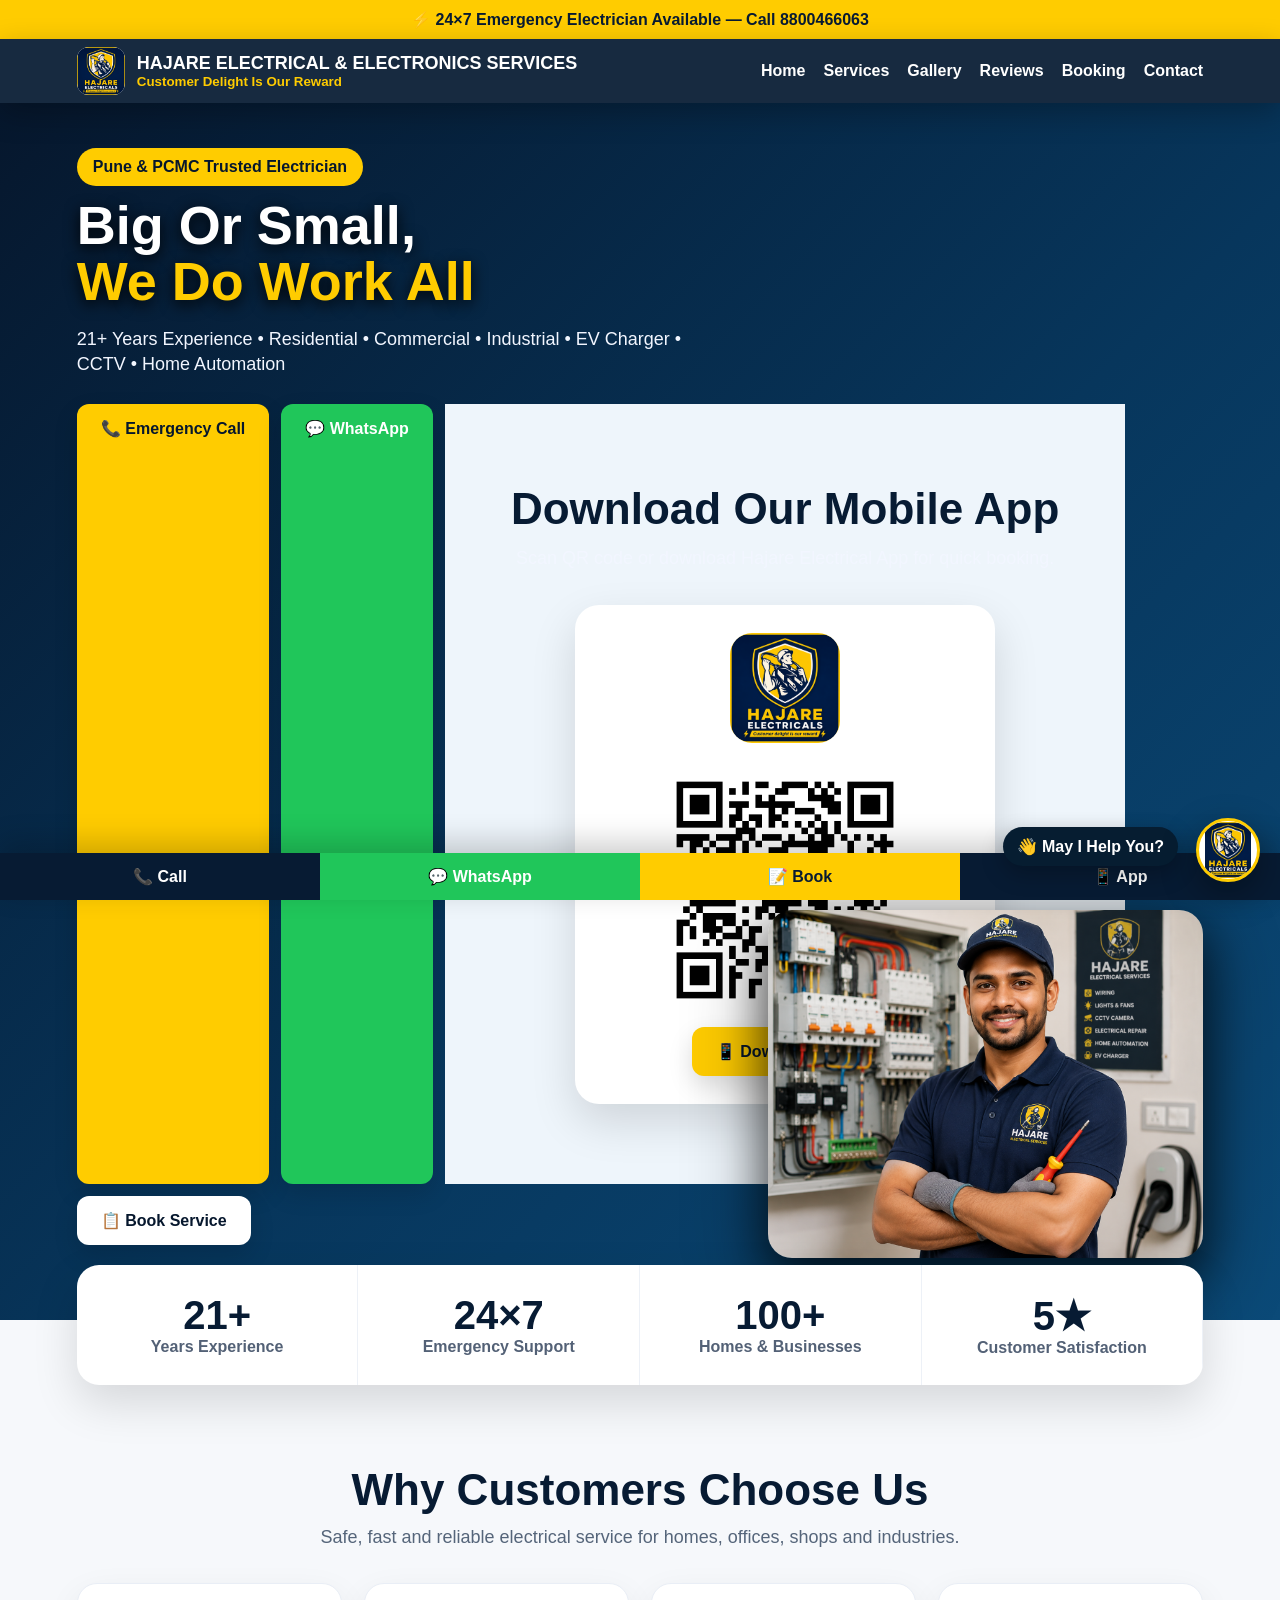
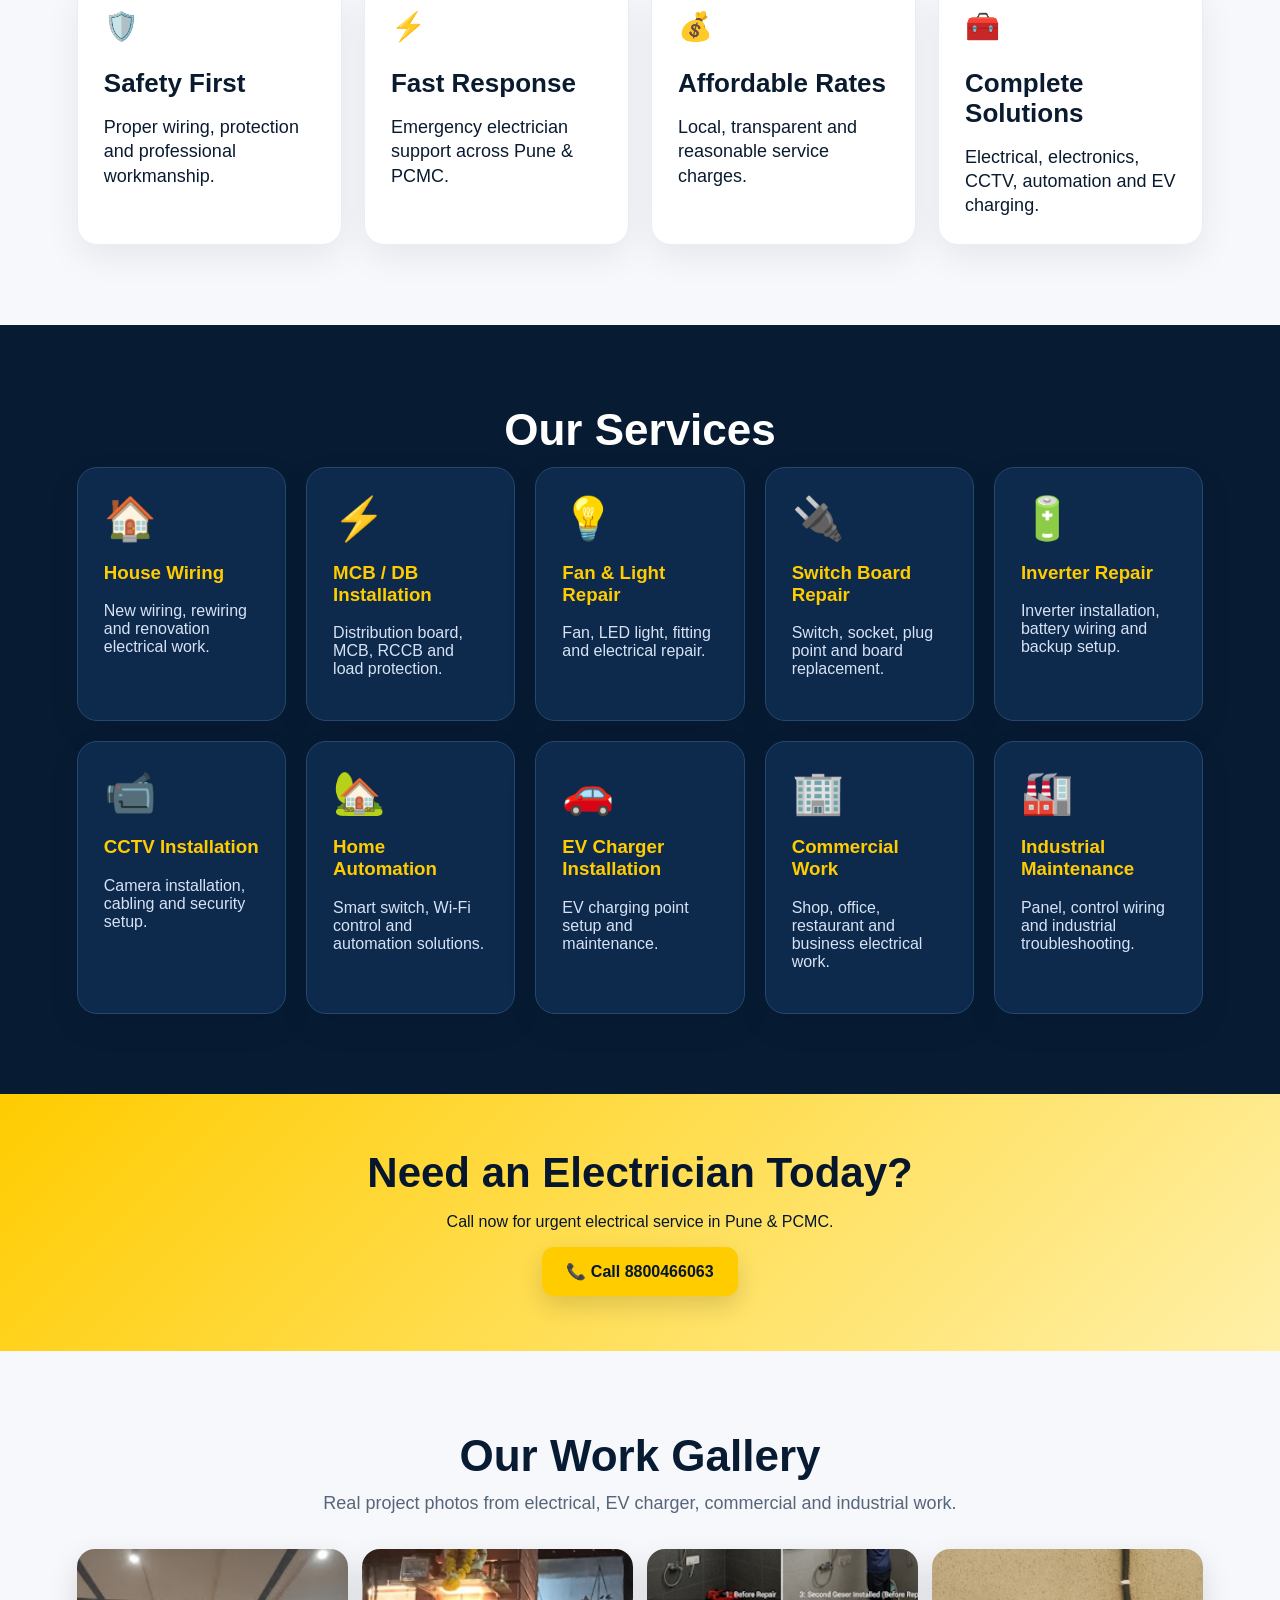
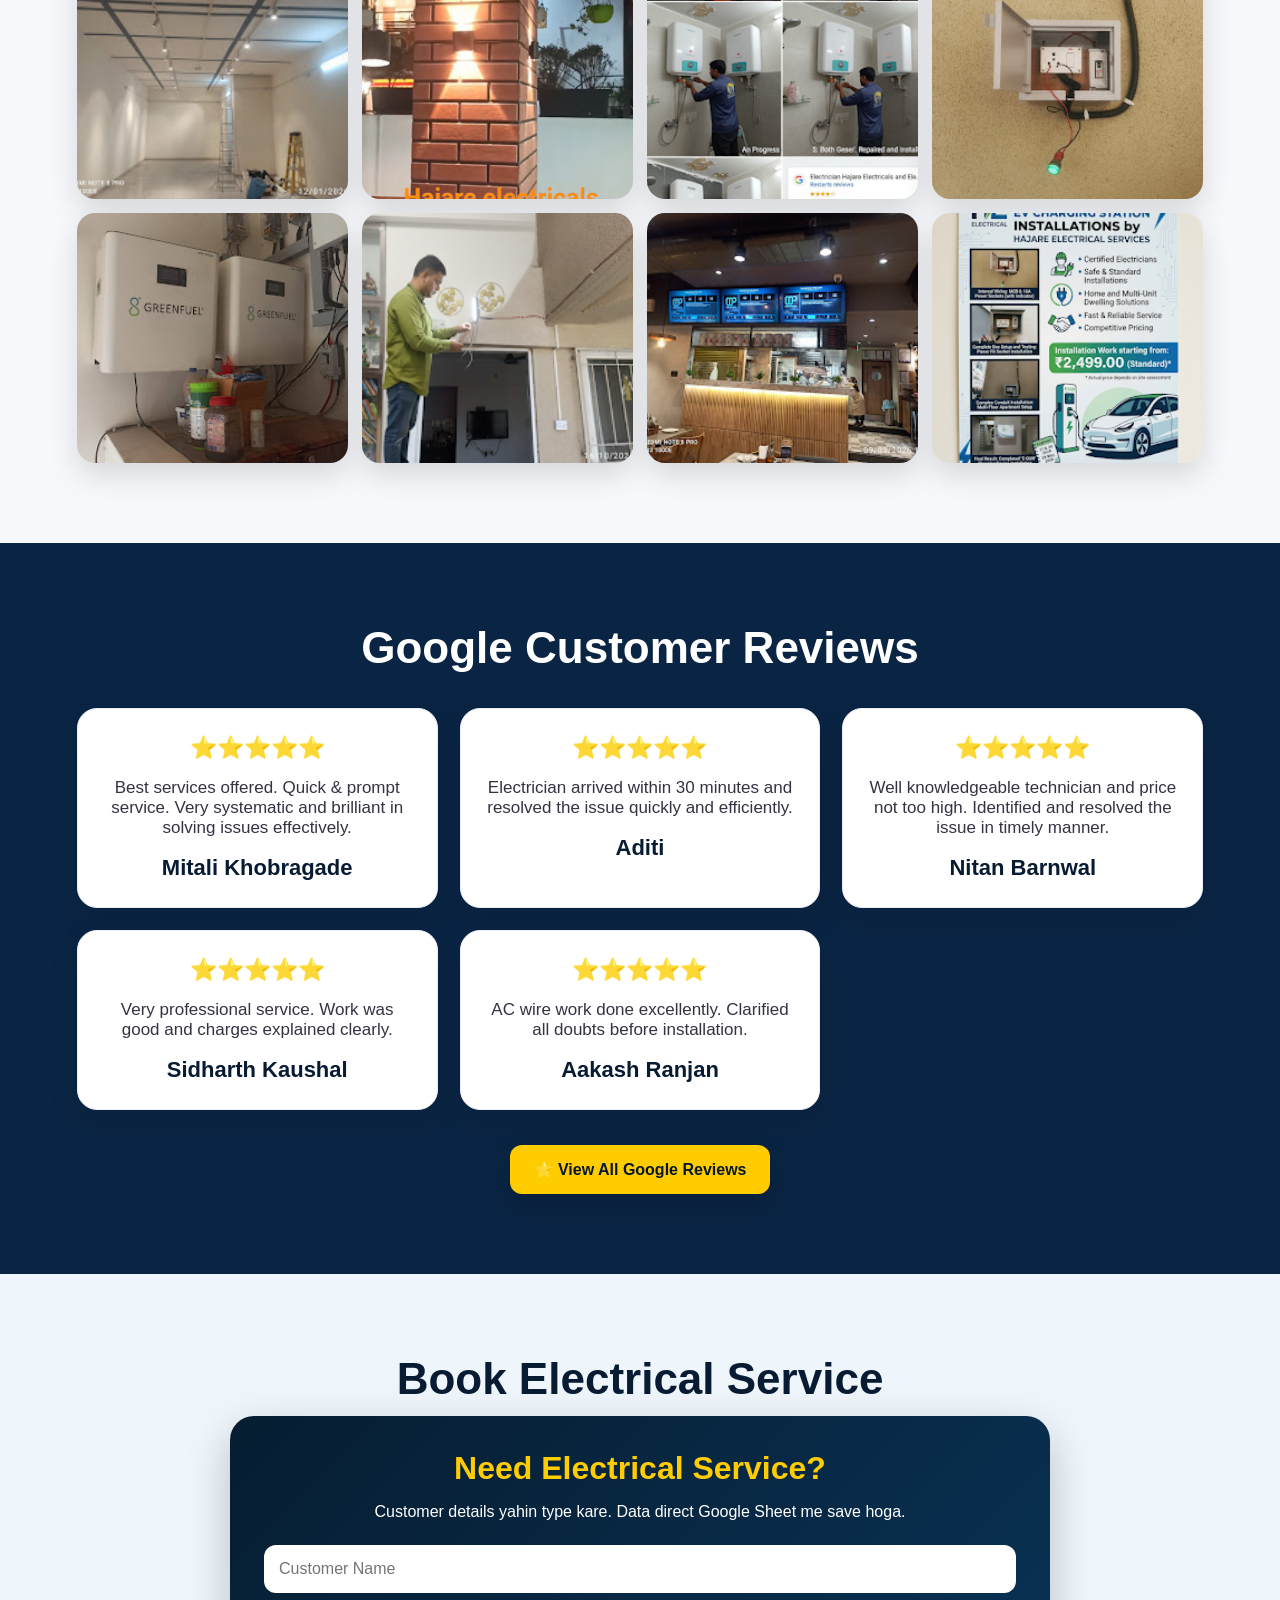
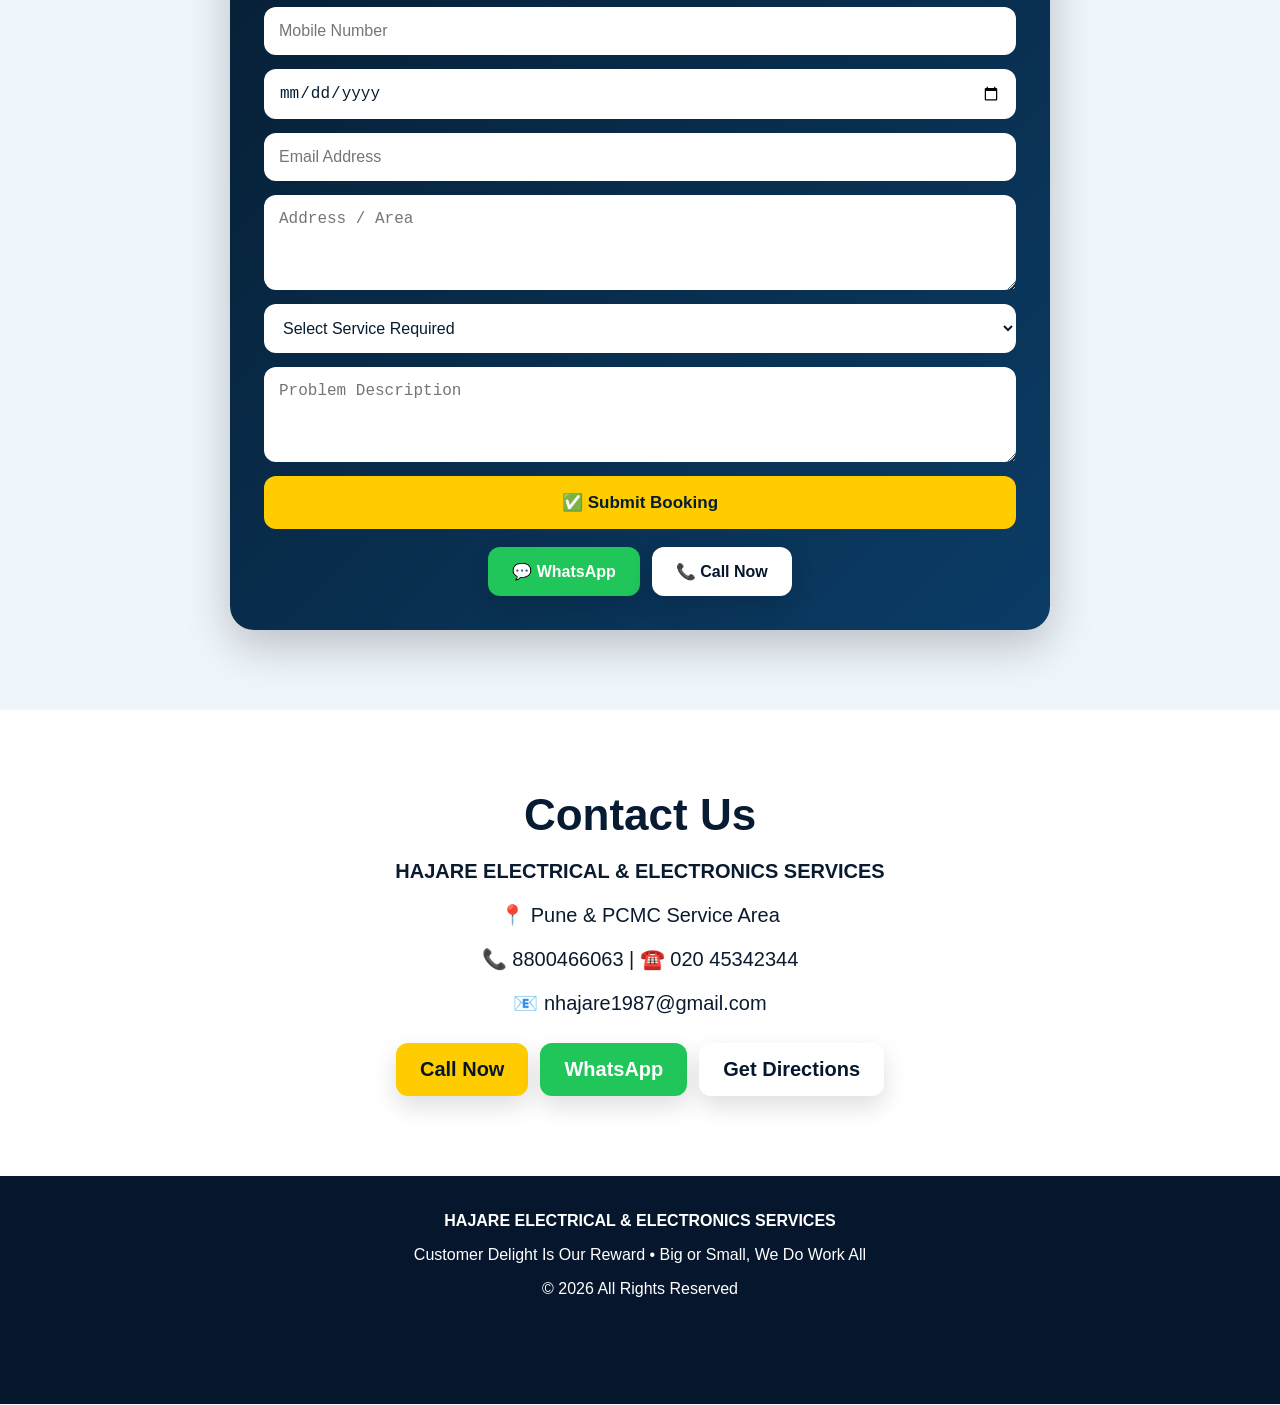
==== commit ff05efa2: "Update index.html" ====
--- a/index.html
+++ b/index.html
@@ -154,9 +154,7 @@
   <a href="tel:+918800466063">📞 Call</a>
   <a href="https://wa.me/918800466063?text=Hello%20Hajare%20Electricals,%20I%20need%20service.">💬 WhatsApp</a>
   <a href="#booking">📝 Book</a>
-  <a href="hajare-electrical.apk" download>📱 APK</a>
-📱 Download APK
-</a>
+  <a href="hajare-electrical.apk" download>📱 App</a>
 </div>
 
 <div class="hajare-ai-label" id="hajareAiLabel">May I Help You?</div><button class="hajare-ai-launcher" onclick="hajareToggleChat()" aria-label="Open AI Chatbot"><img src="chatbot.png" alt="AI Chatbot" onerror="this.style.display='none'; this.parentElement.innerHTML='🤖';"></button>
--- a/style.css
+++ b/style.css
@@ -430,3 +430,30 @@
 .hero h1{
   margin-top:12px !important;
 }
+
+.app-download{
+  background:#eef5fb;
+  text-align:center;
+}
+
+.app-box{
+  max-width:420px;
+  margin:auto;
+  background:white;
+  padding:28px;
+  border-radius:24px;
+  box-shadow:0 18px 45px #0002;
+}
+
+.app-logo{
+  width:110px;
+  border-radius:22px;
+  margin-bottom:16px;
+}
+
+.qr-code{
+  width:230px;
+  max-width:100%;
+  display:block;
+  margin:12px auto 22px;
+}
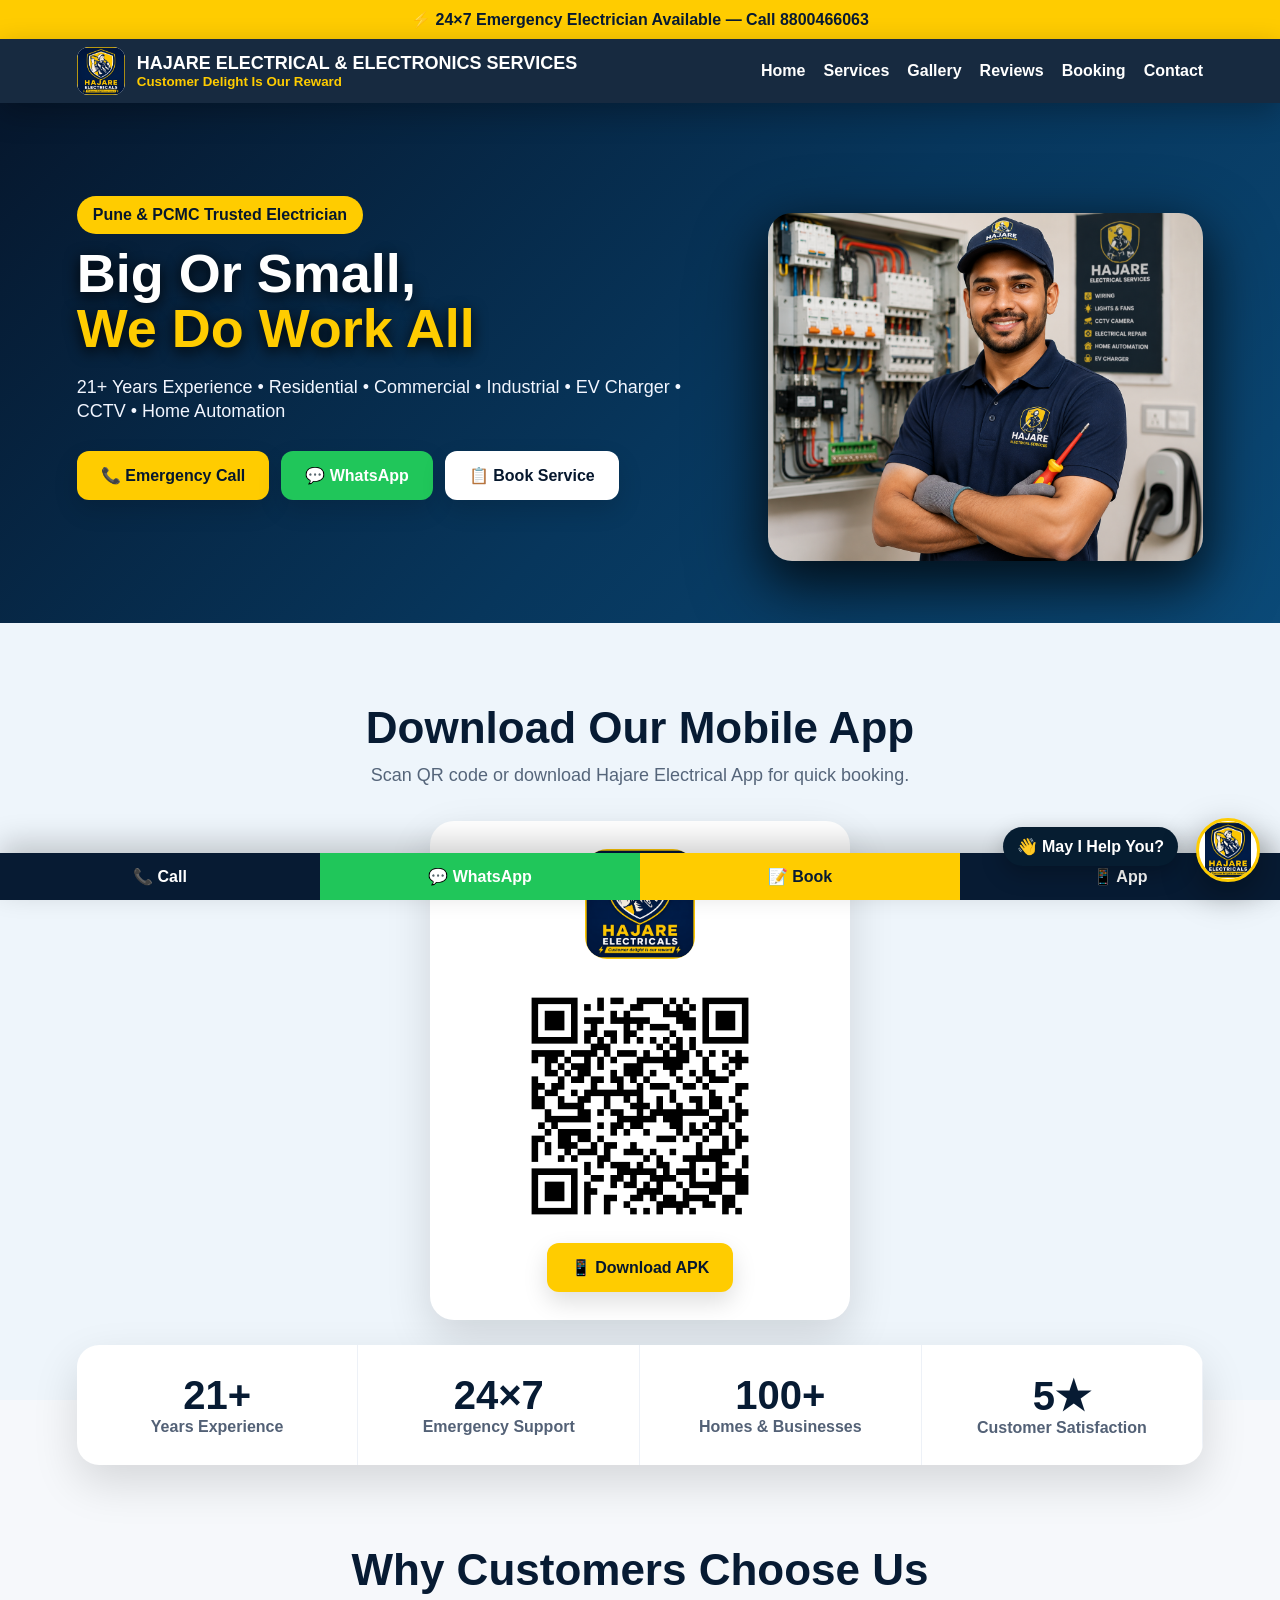
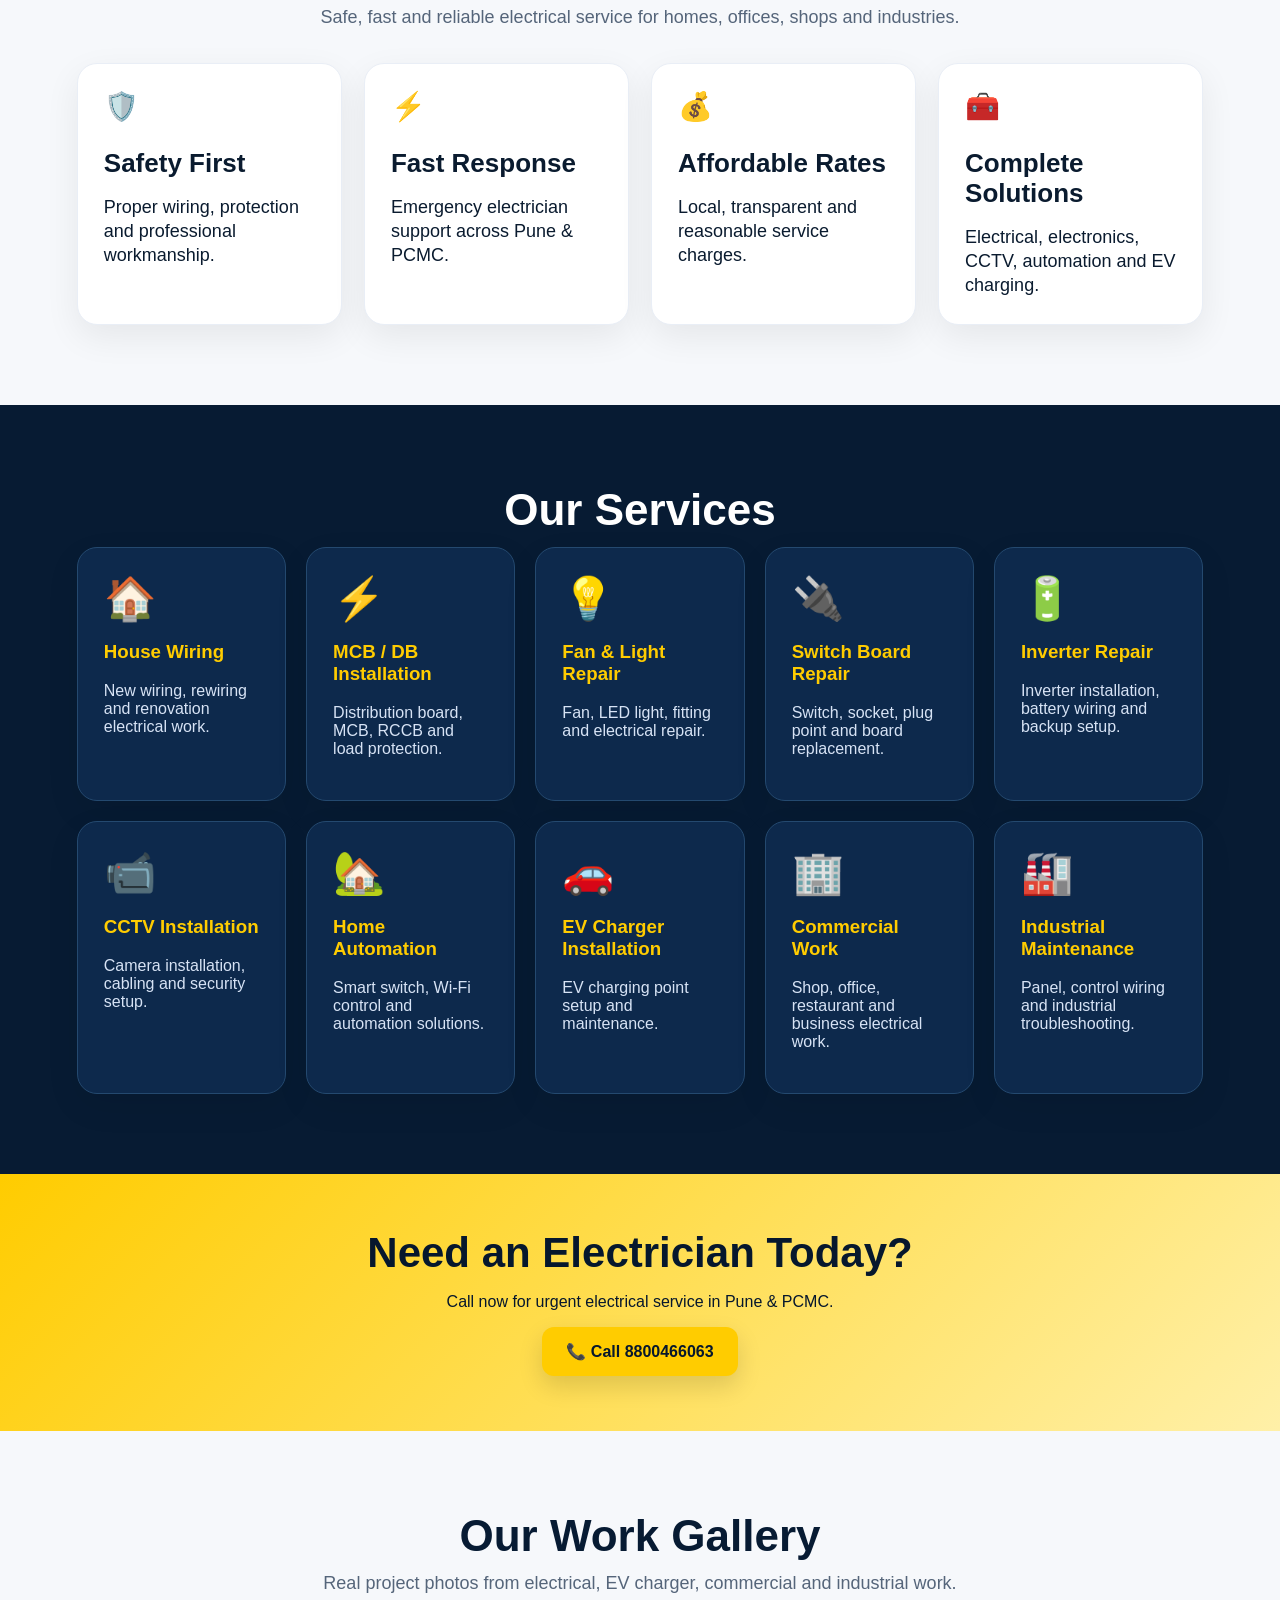
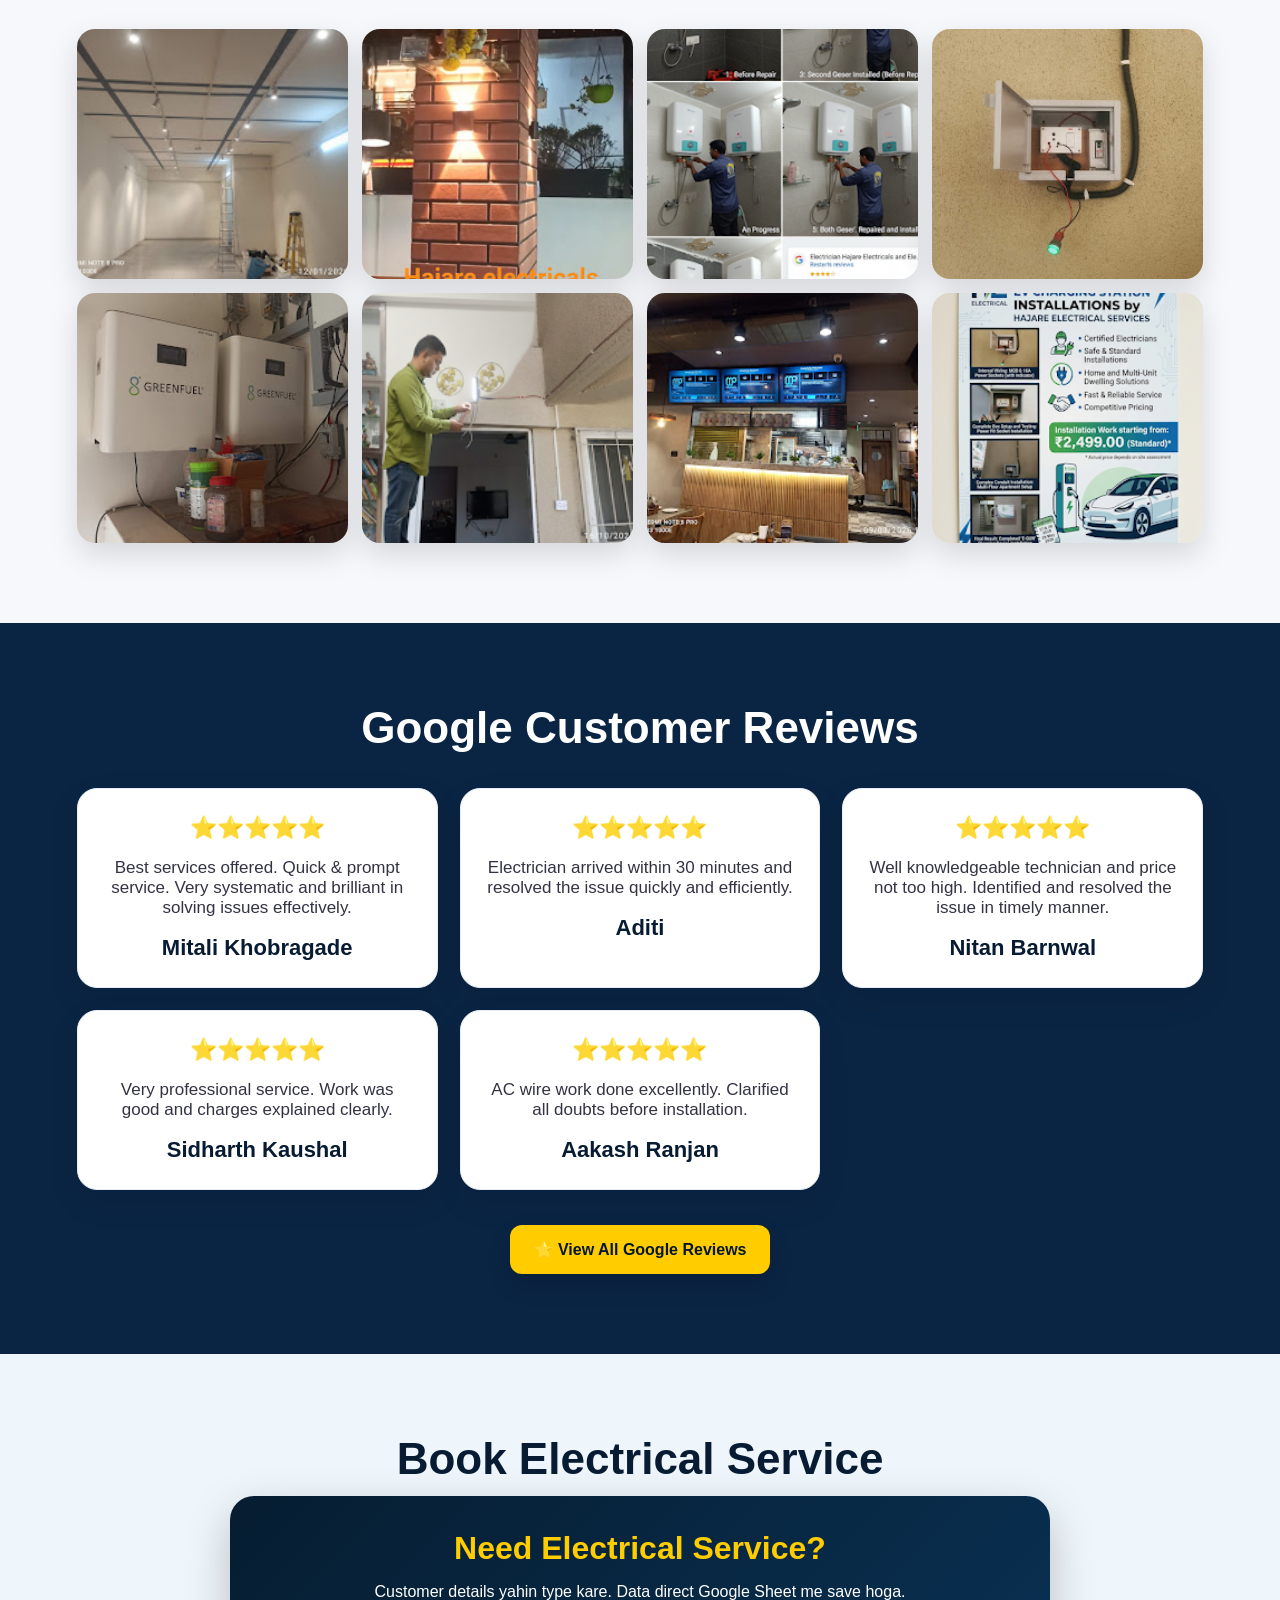
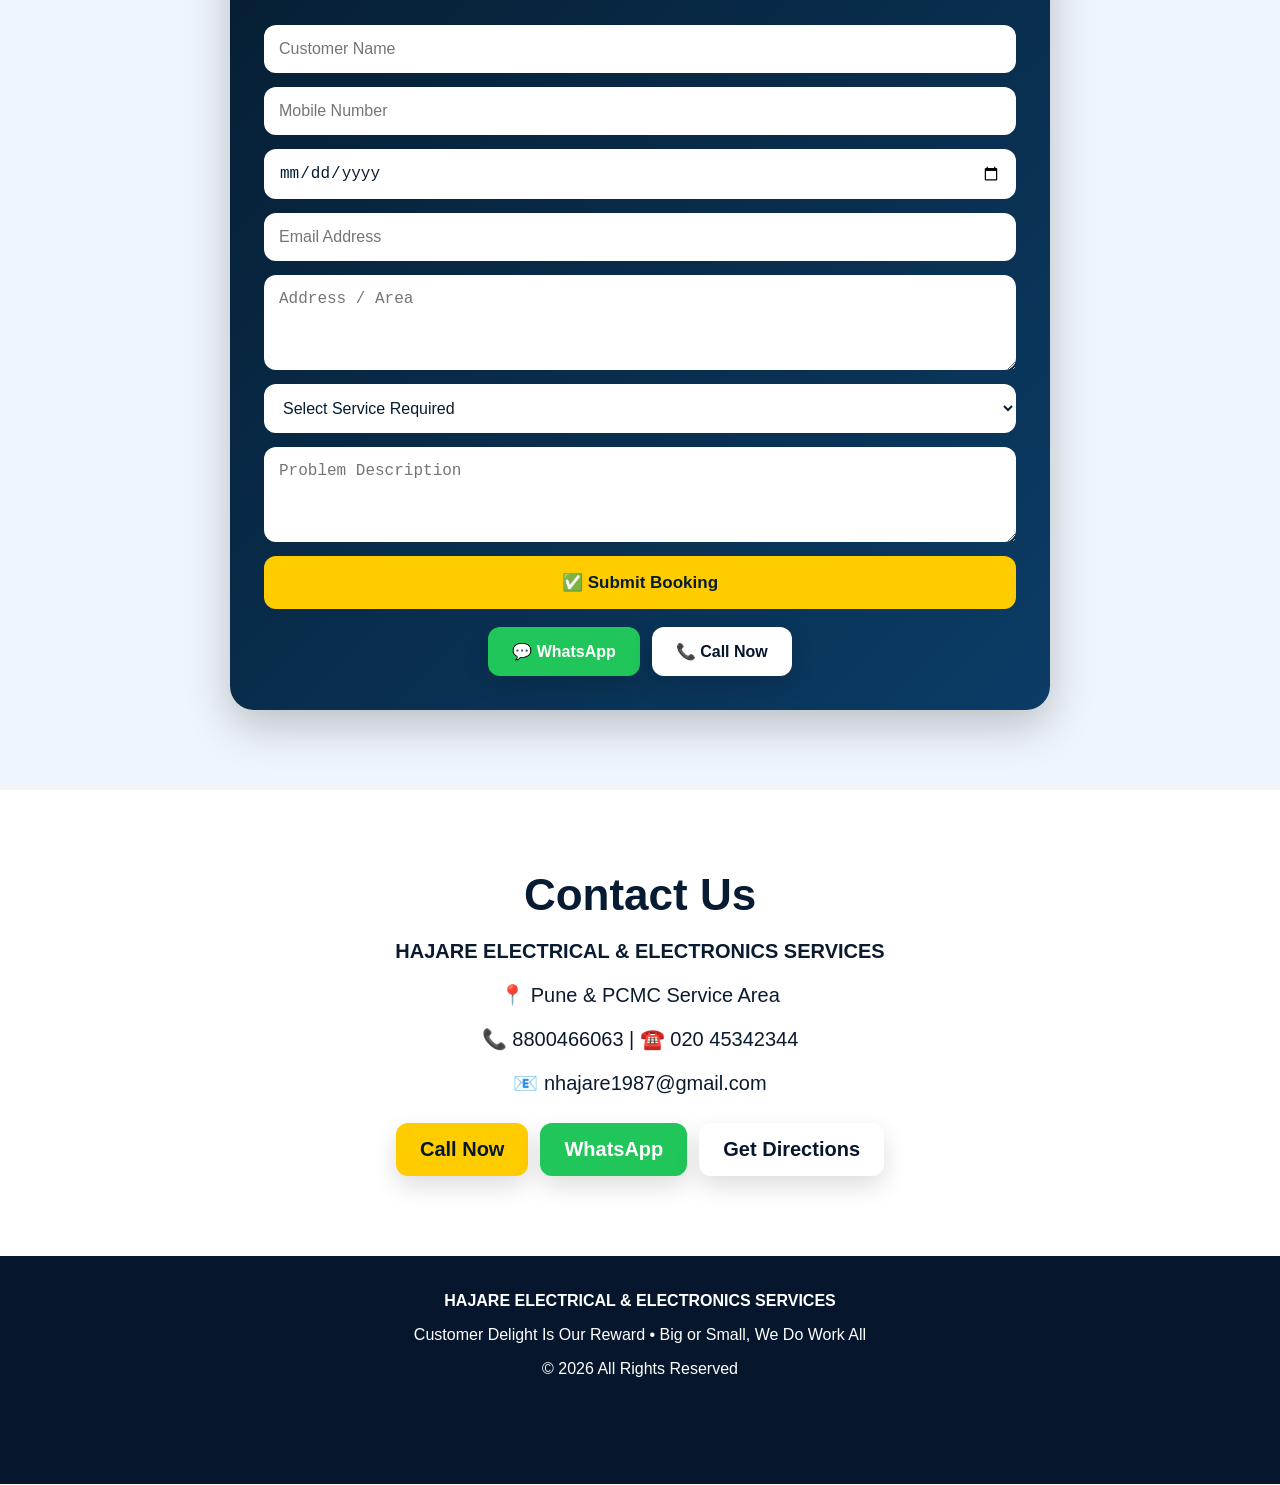
==== commit 5a9e1d2b: "Update index.html" ====
--- a/index.html
+++ b/index.html
@@ -72,8 +72,16 @@
 
       <div class="hero-buttons">
         <a href="tel:+918800466063" class="btn yellow">📞 Emergency Call</a>
-        <a href="https://wa.me/918800466063" class="btn green">💬 WhatsApp</a>
-
+        <a href="https://wa.me/918800466063" class="btn green">💬 WhatsApp</a>       
+        <a href="#booking" class="btn white">📋 Book Service</a>
+      </div>
+  </div>
+
+  <div class="hero-man">
+   <img src="electrician-man.png" alt="Professional Electrician">
+</div>
+
+</section>
 <section class="section app-download">
   <h2>Download Our Mobile App</h2>
   <p class="lead">Scan QR code or download Hajare Electrical App for quick booking.</p>
@@ -87,17 +95,6 @@
     </a>
   </div>
 </section>
-       
-        <a href="#booking" class="btn white">📋 Book Service</a>
-      </div>
-  </div>
-
-  <div class="hero-man">
-   <img src="electrician-man.png" alt="Professional Electrician">
-</div>
-
-</section>
-
 <section class="stats"><div><b>21+</b><span>Years Experience</span></div><div><b>24×7</b><span>Emergency Support</span></div><div><b>100+</b><span>Homes & Businesses</span></div><div><b>5★</b><span>Customer Satisfaction</span></div></section>
 
 <section class="section"><h2>Why Customers Choose Us</h2><p class="lead">Safe, fast and reliable electrical service for homes, offices, shops and industries.</p><div class="features">
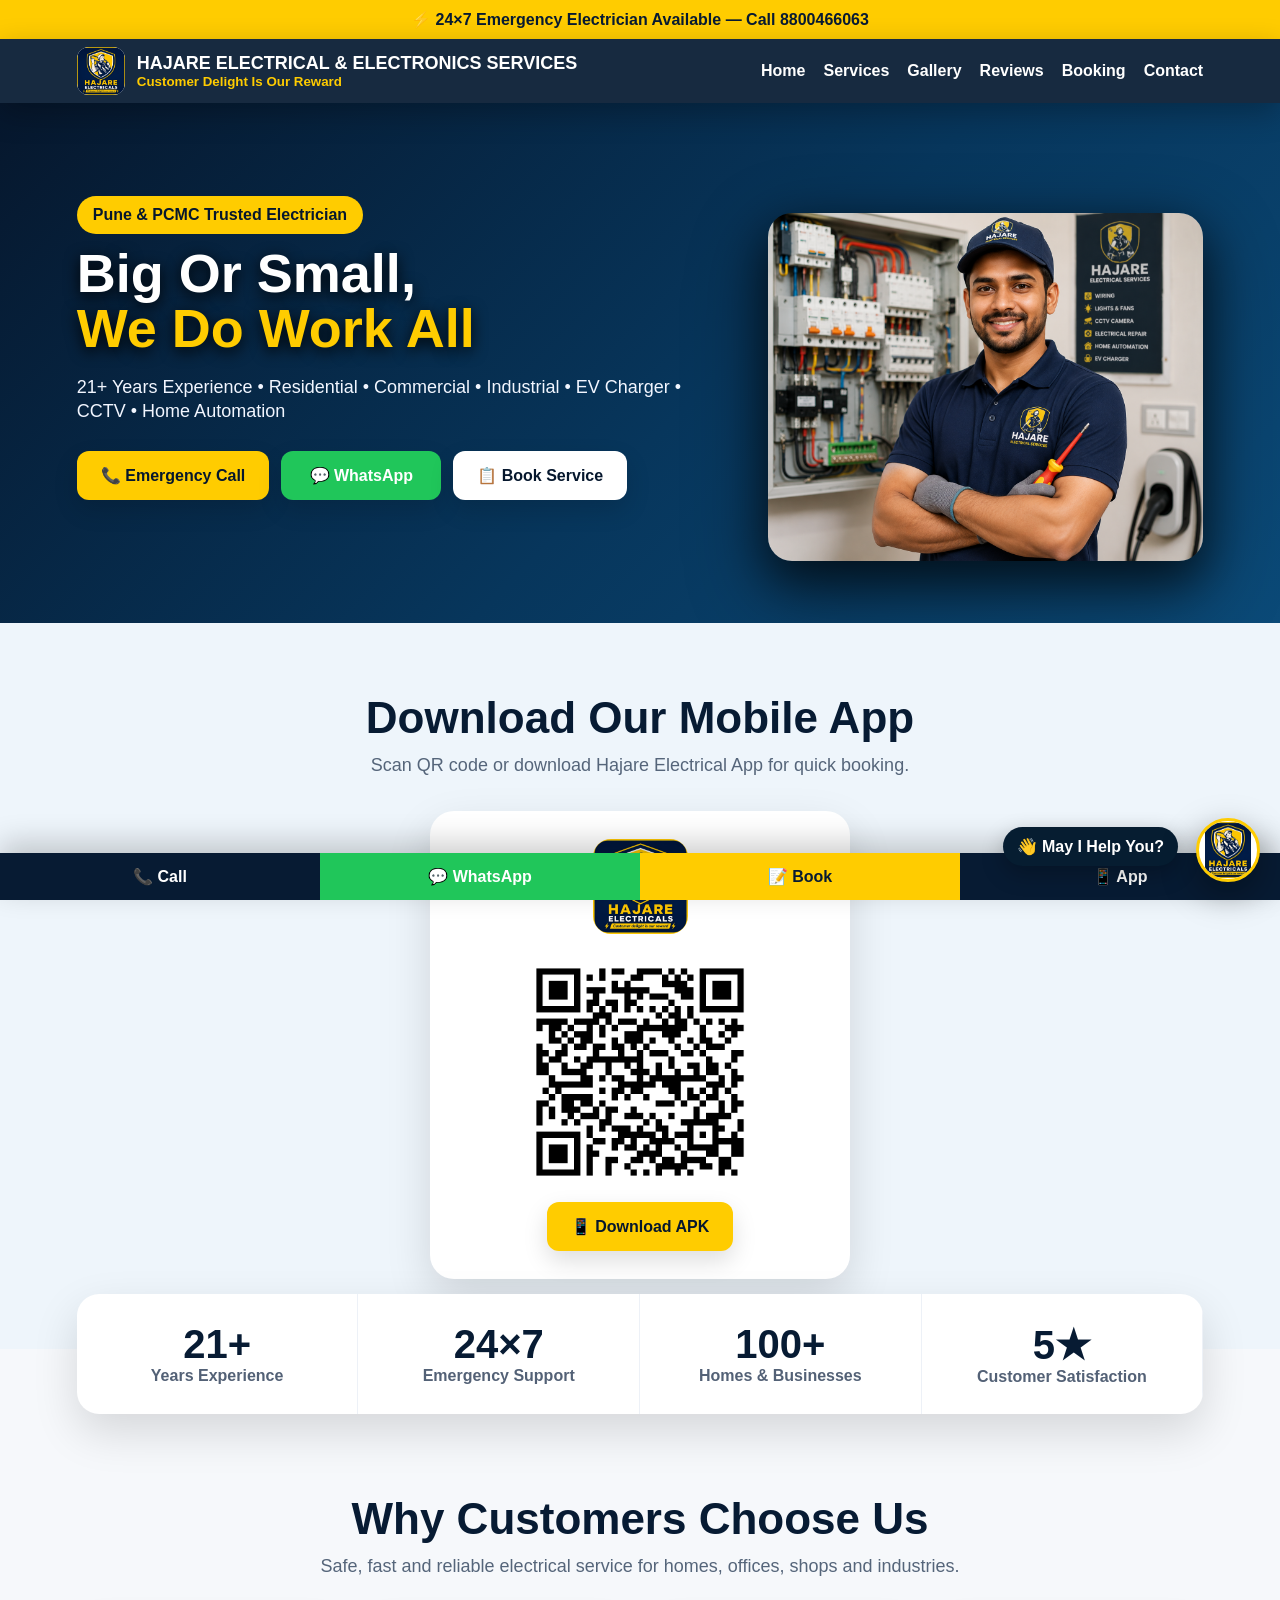
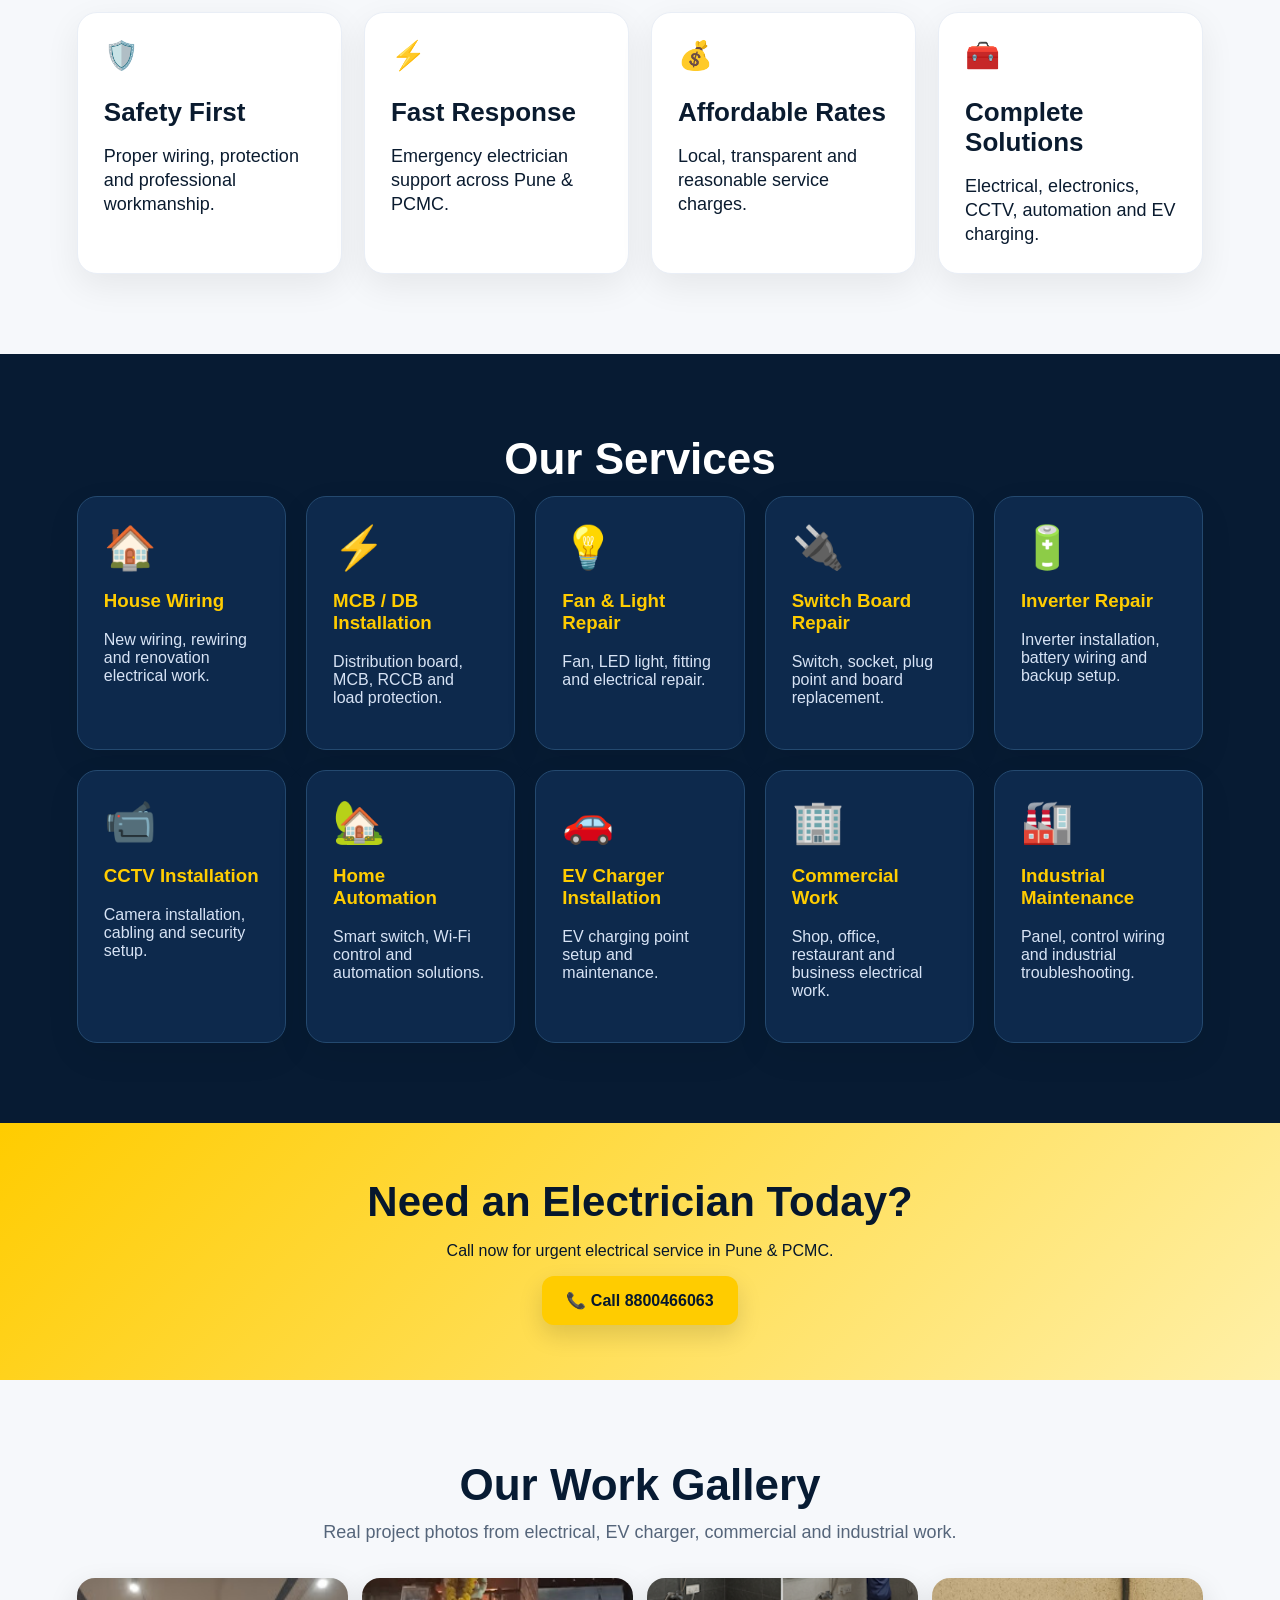
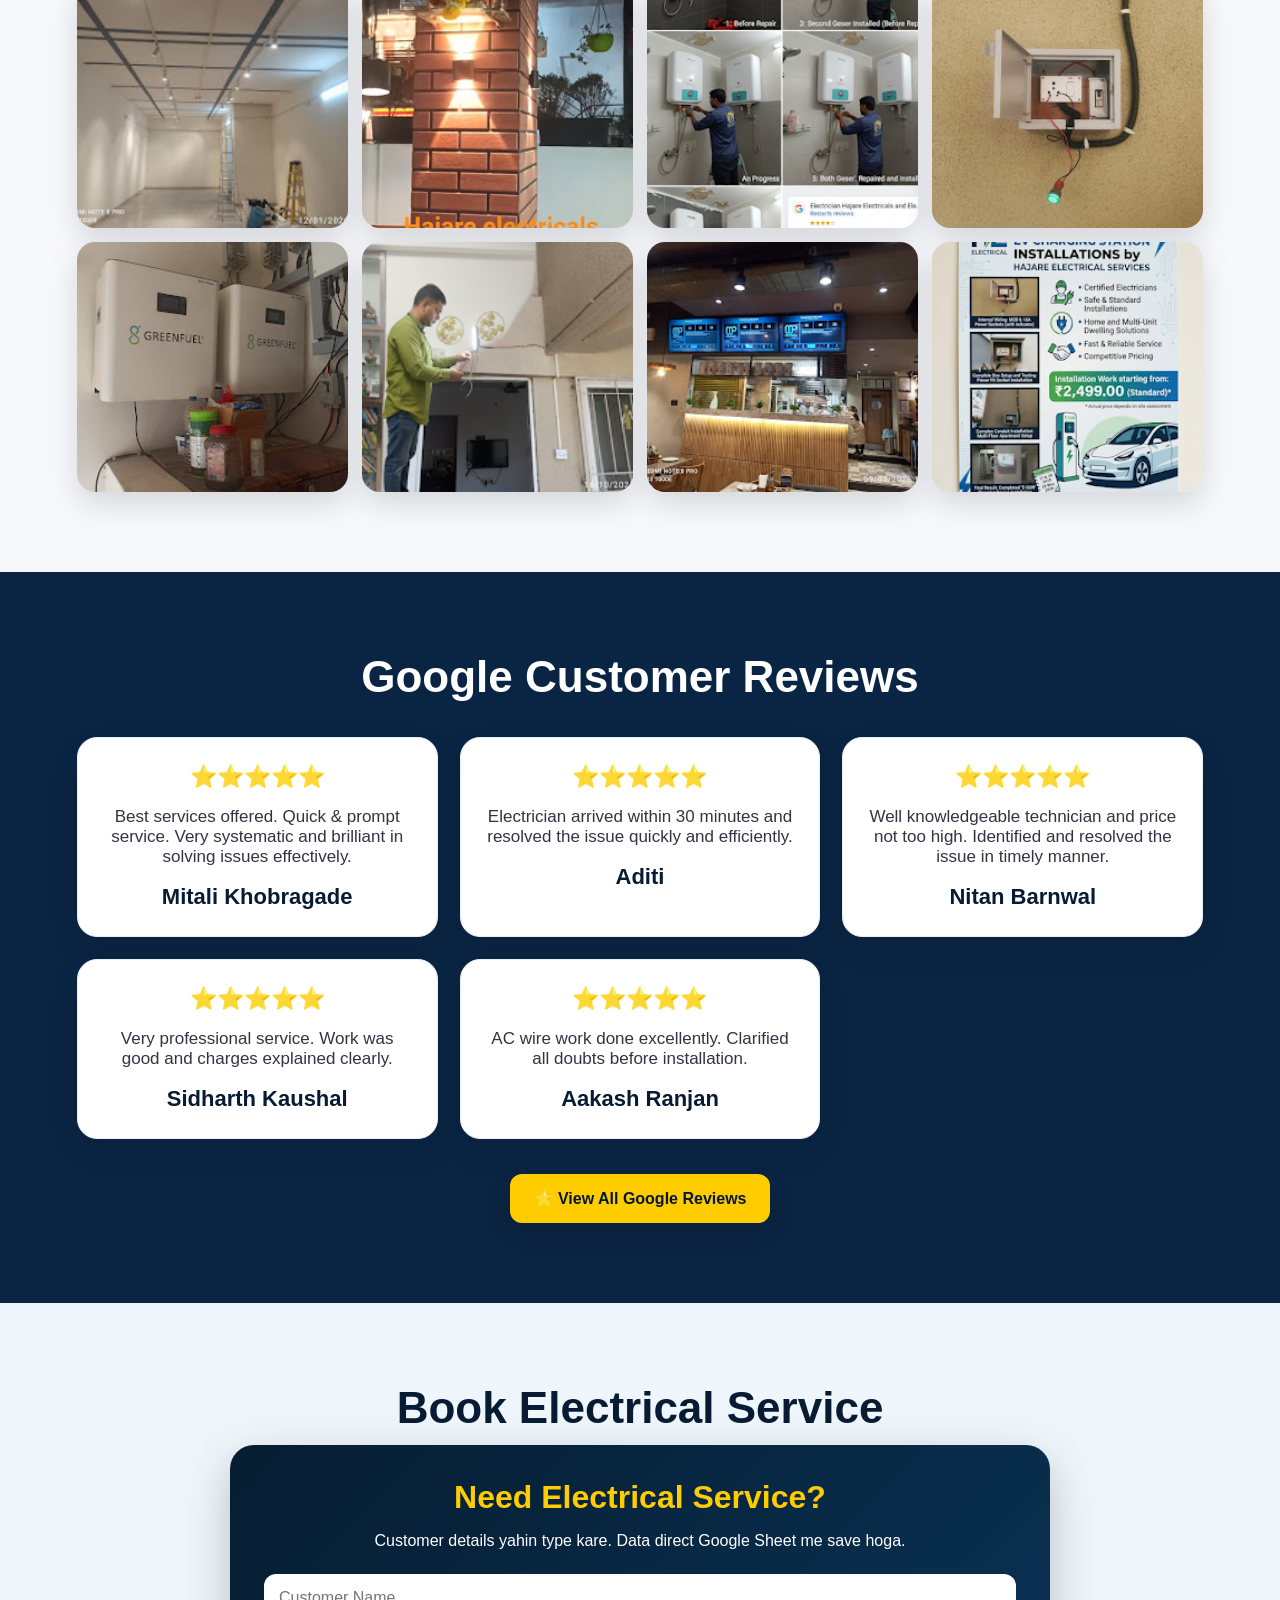
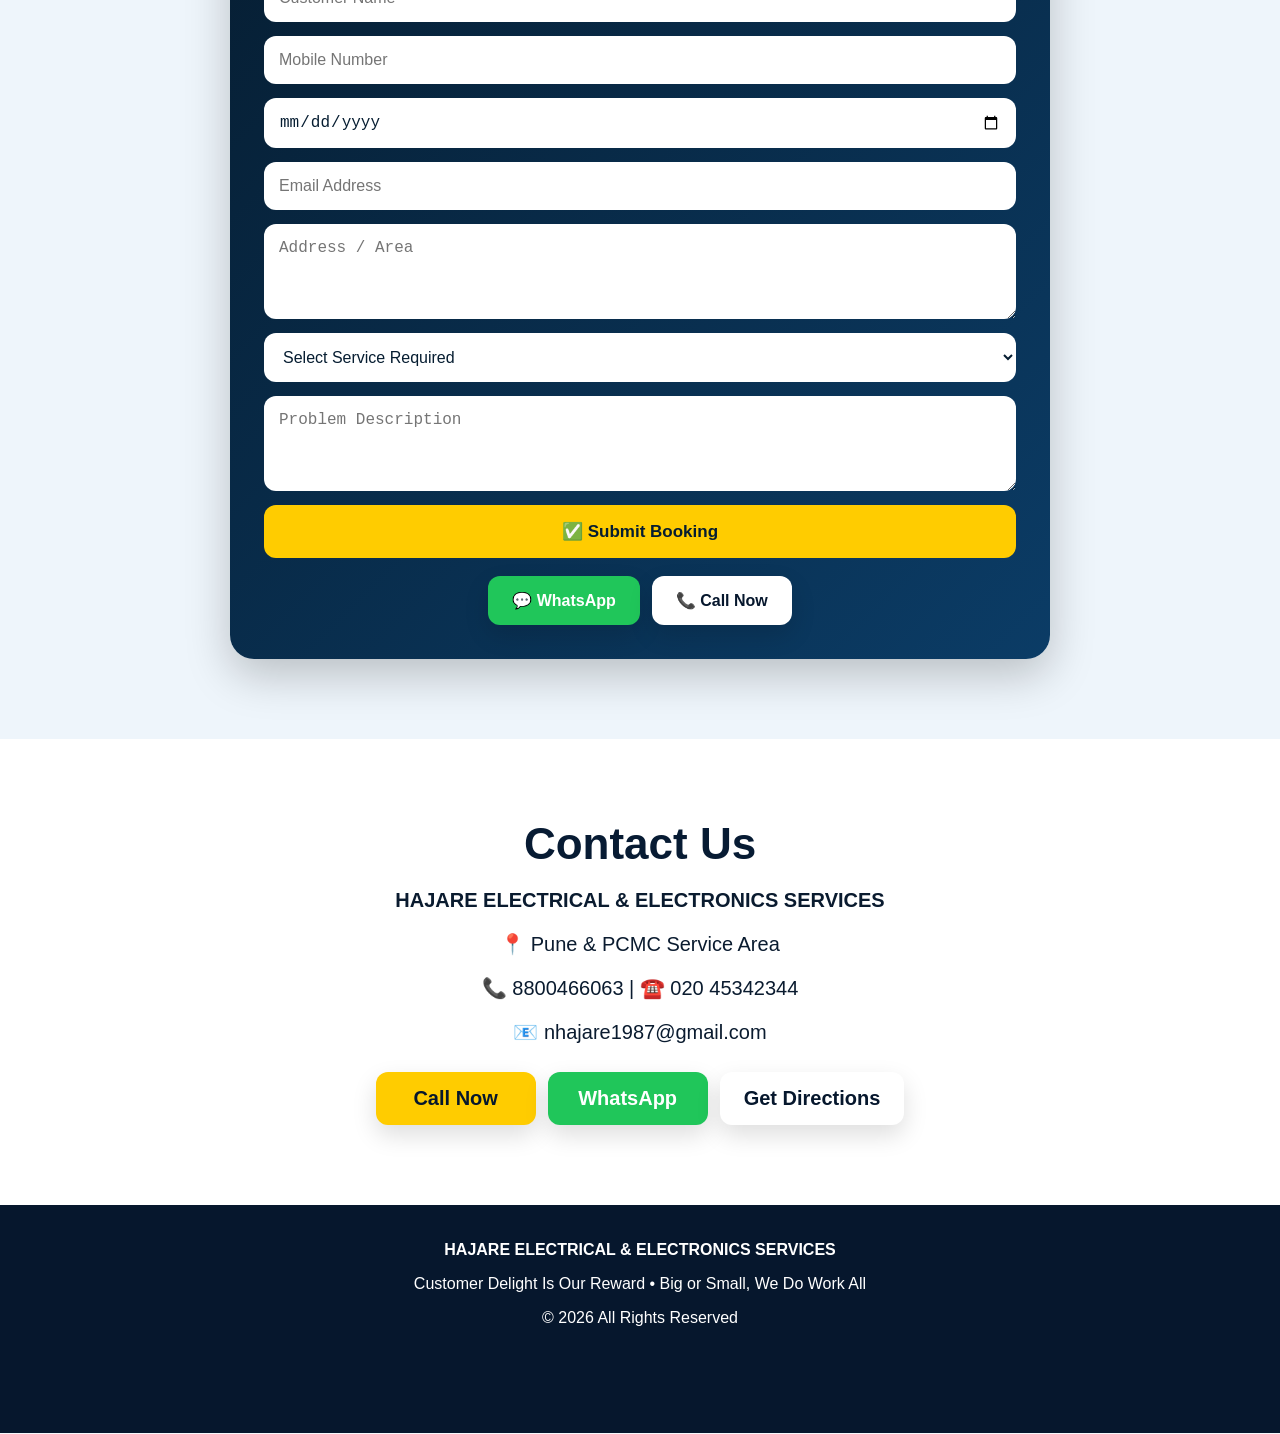
==== commit 3f945c74: "Update index.html" ====
--- a/index.html
+++ b/index.html
@@ -1,7 +1,9 @@
 <!DOCTYPE html>
 <html lang="en">
 <head>
- <link rel="manifest" href="manifest.json">
+<link rel="manifest" href="manifest.json">
+<link rel="icon" href="app-icon.png">
+<link rel="apple-touch-icon" href="app-icon.png">
 <meta name="theme-color" content="#0b1d35">
 <meta name="mobile-web-app-capable" content="yes">
 <meta name="apple-mobile-web-app-capable" content="yes">
--- a/style.css
+++ b/style.css
@@ -457,3 +457,36 @@
   display:block;
   margin:12px auto 22px;
 }
+
+.hero-buttons .btn{
+  min-width:160px;
+  text-align:center;
+}
+
+.app-download{
+  background:#eef5fb;
+  text-align:center;
+  padding:70px 6% !important;
+}
+
+.app-box{
+  max-width:420px;
+  margin:25px auto 0;
+  background:white;
+  padding:28px;
+  border-radius:24px;
+  box-shadow:0 18px 45px #0002;
+}
+
+.app-logo{
+  width:95px;
+  border-radius:18px;
+  margin-bottom:14px;
+}
+
+.qr-code{
+  width:220px;
+  max-width:100%;
+  display:block;
+  margin:10px auto 20px;
+}
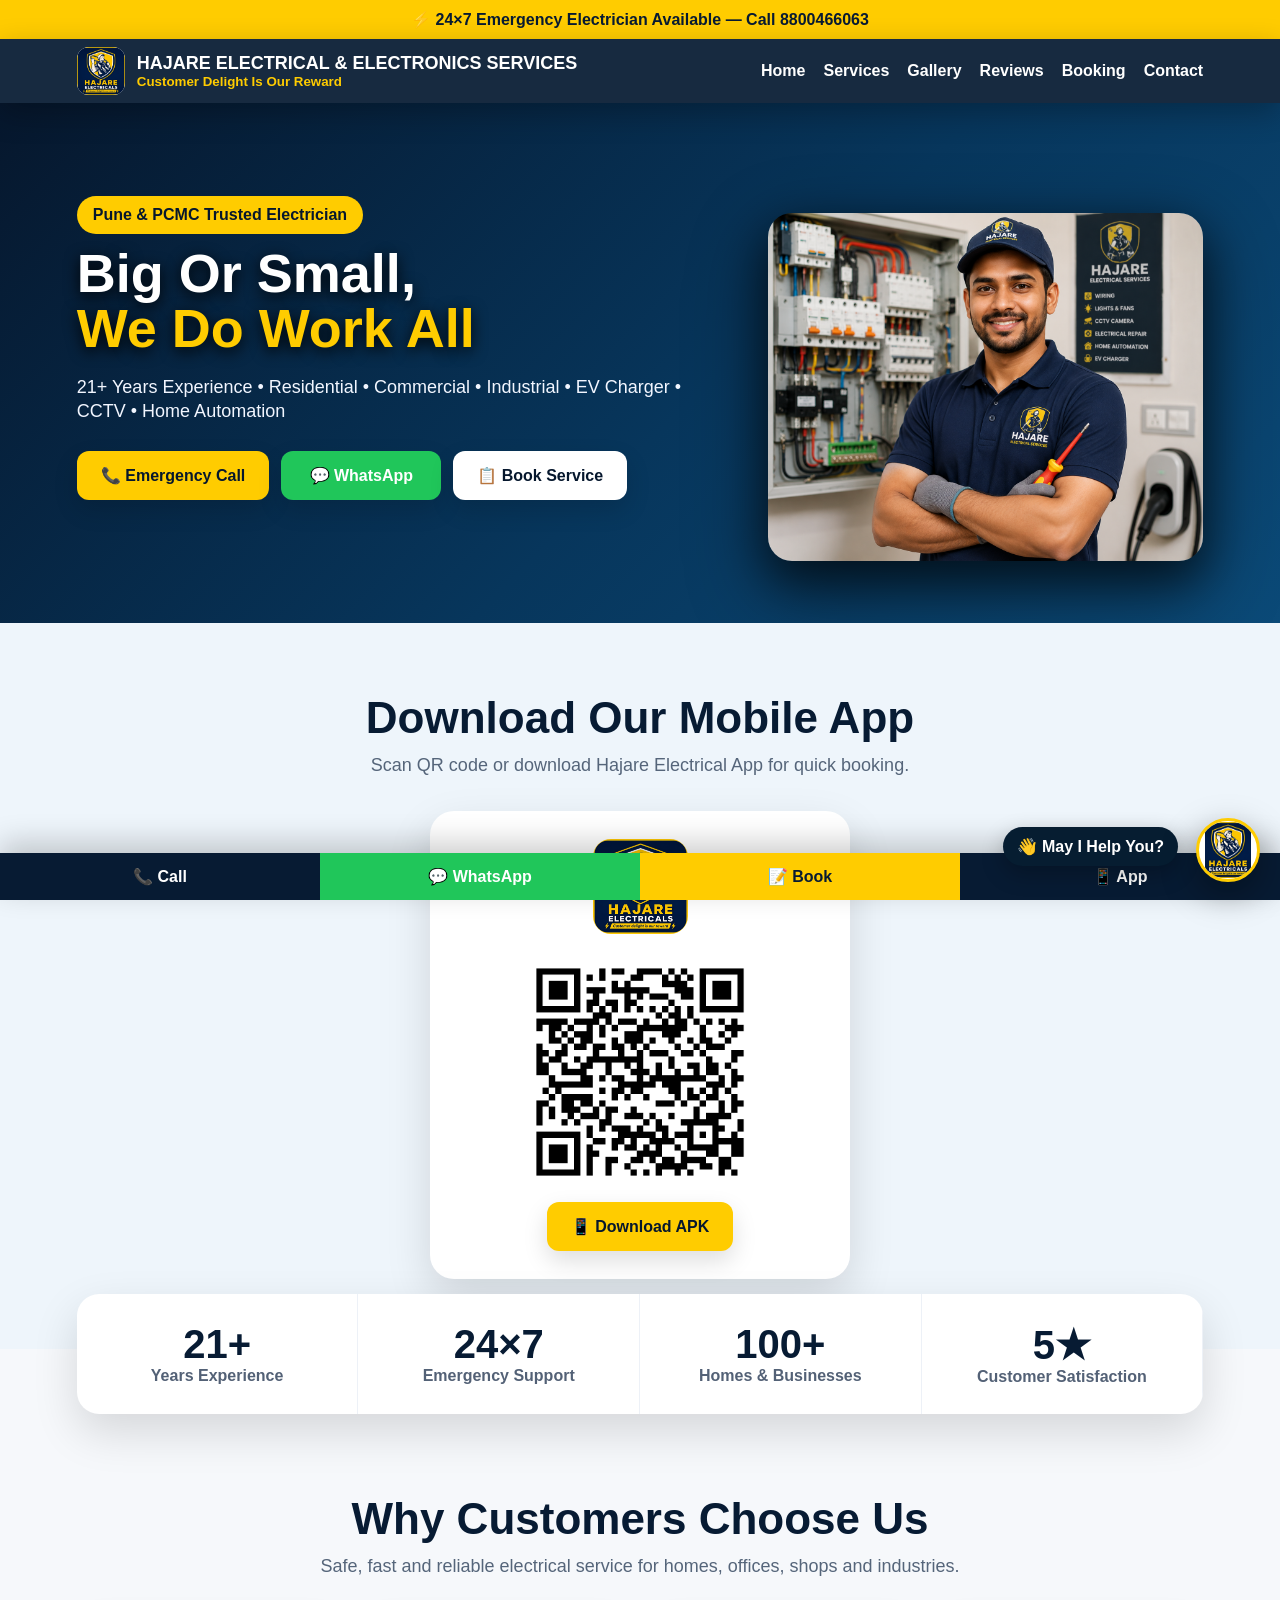
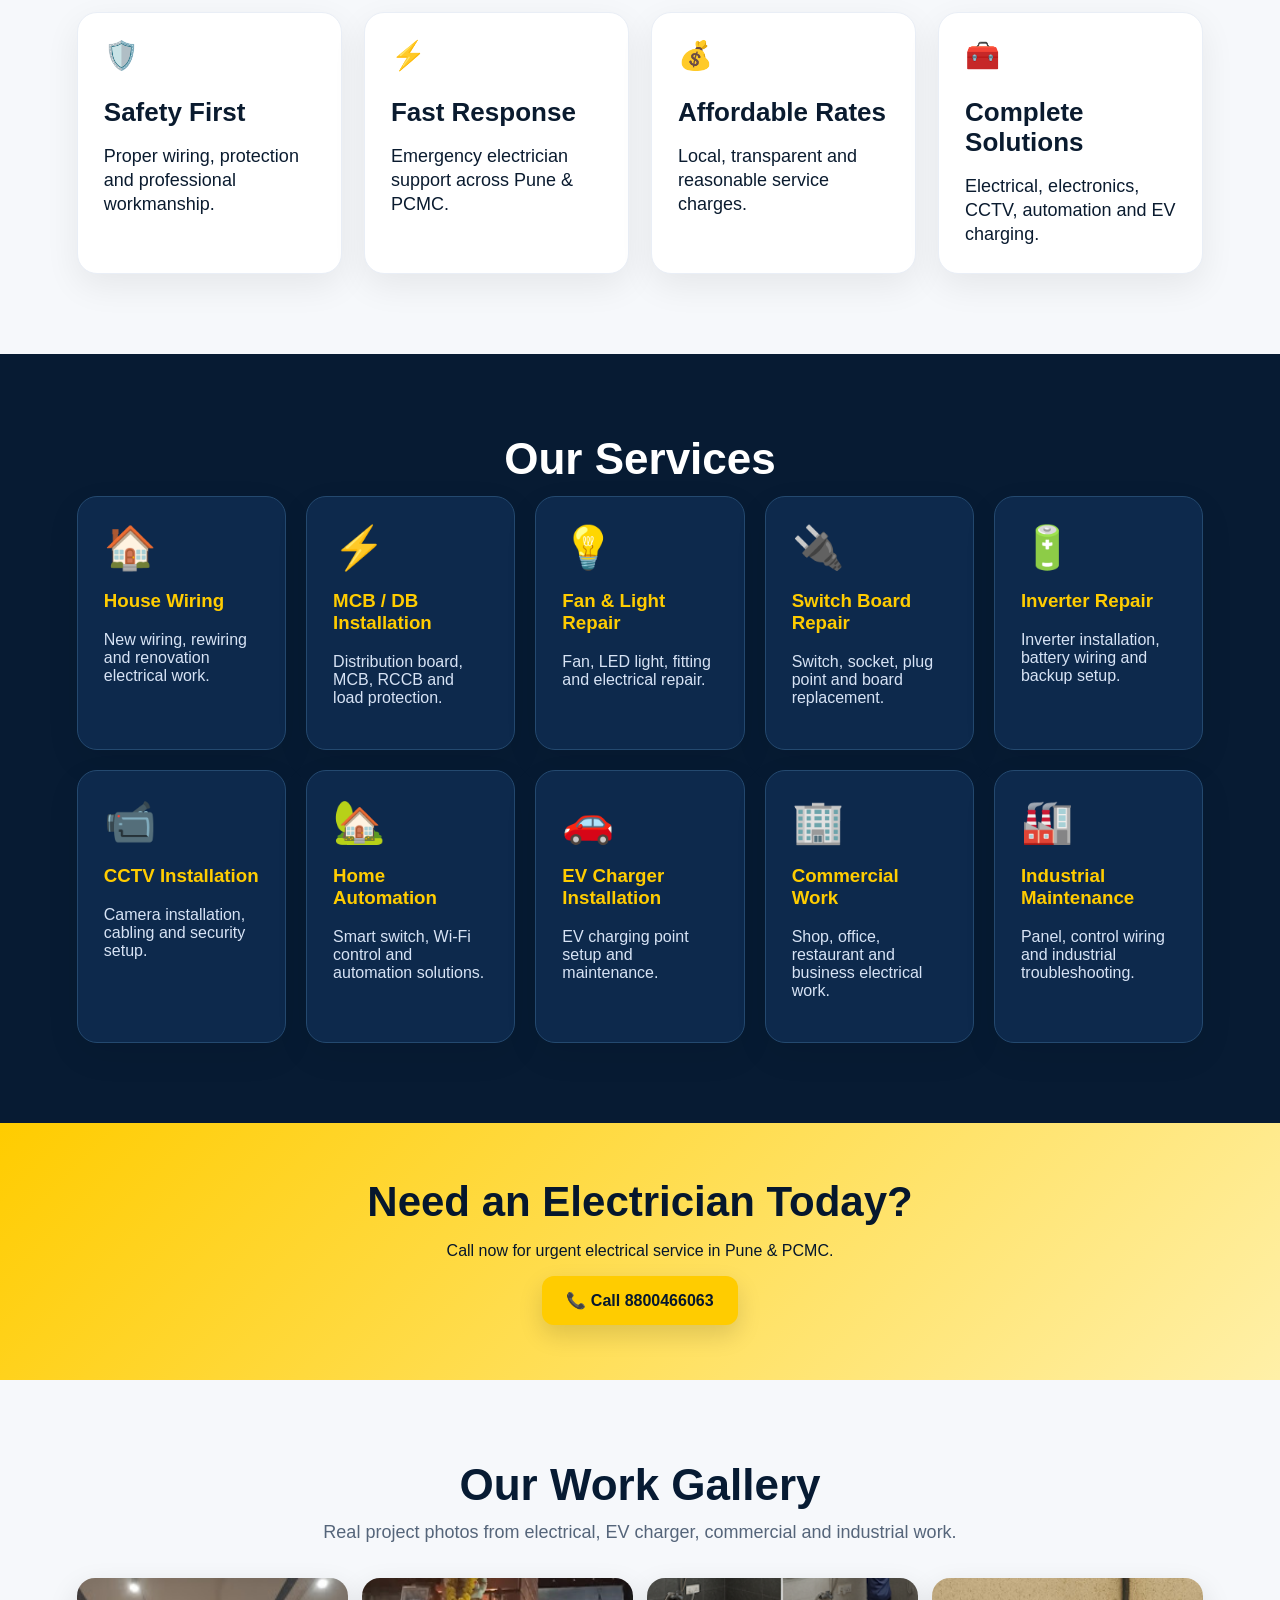
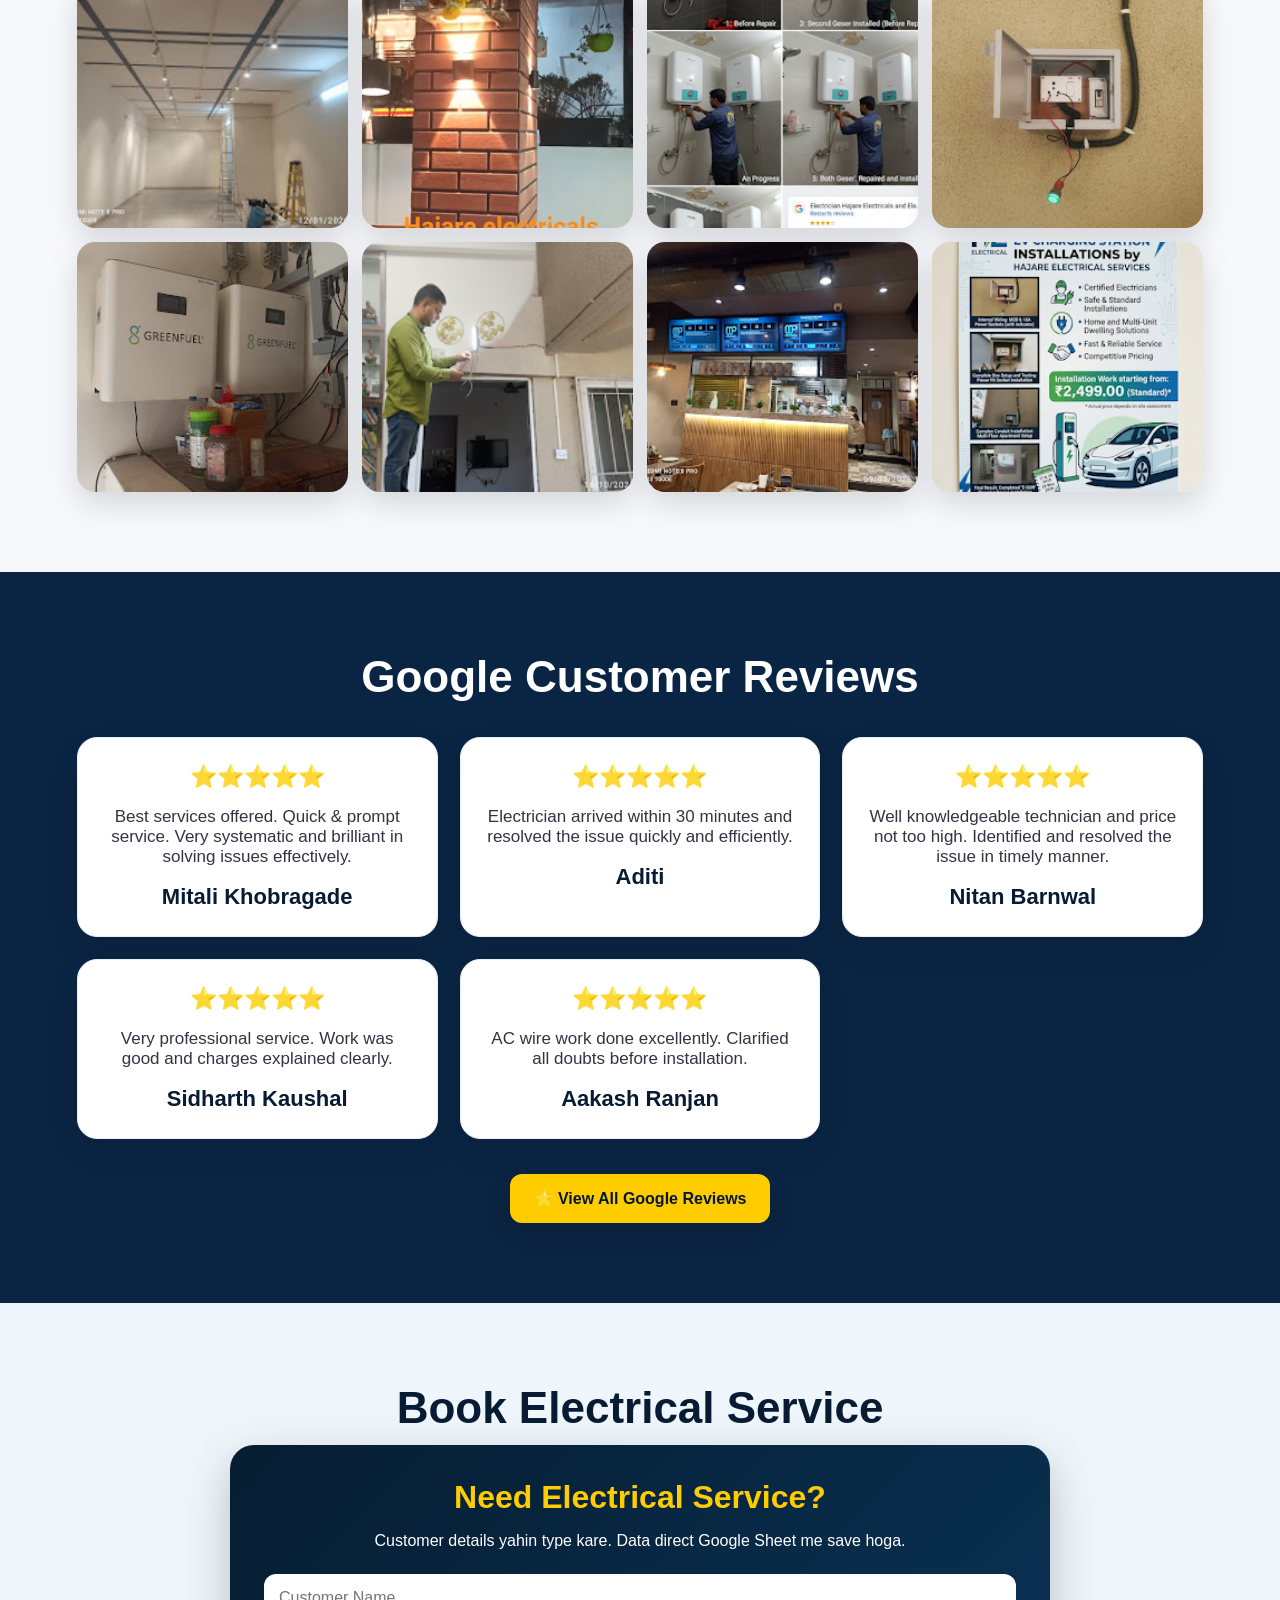
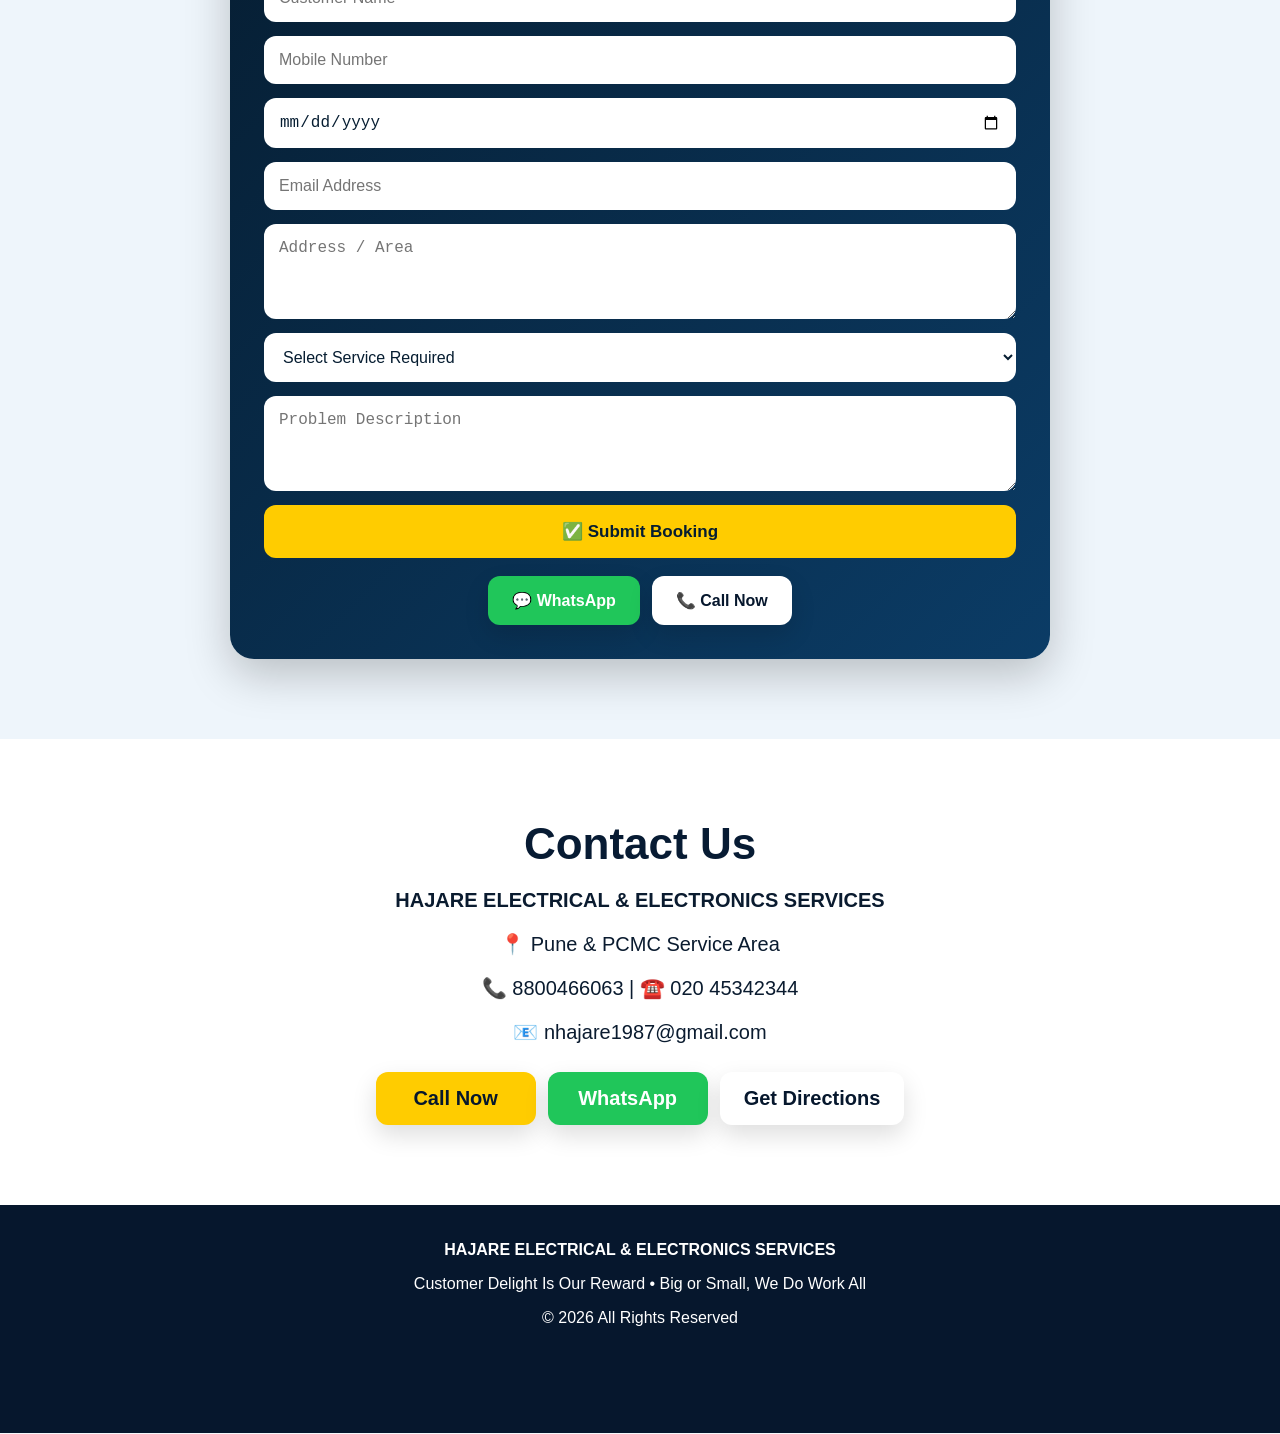
==== commit f01477f9: "Update index.html" ====
--- a/index.html
+++ b/index.html
@@ -161,7 +161,15 @@
 
 <script>
 const HAJARE_WEB_APP_URL = "https://script.google.com/macros/s/AKfycbzni_Q4pHkZ3v0Z76DhmXd95f_sAL04nwkPt1EIC1oRA43byL2r7jPiHxttttTQpheo/exec";
-let hajareLead = {service:"",name:"",mobile:"",address:"",problem:"",step:"service"};
+let hajareLead = {
+  service:"",
+  name:"",
+  mobile:"",
+  address:"",
+  dateTime:"",
+  workDetails:"",
+  step:"service"
+};
 const hajareOwnerWhatsApp = "918800466063";
 
 function submitLeadToSheet(data,onDone,onFail){
@@ -189,6 +197,58 @@
  }
  if(hajareLead.step==="name"){hajareLead.name=text;hajareLead.step="mobile";hajareAddMsg("Thanks "+hajareLead.name+". Mobile number type kare.");return;}
  if(hajareLead.step==="mobile"){hajareLead.mobile=text;hajareLead.step="address";hajareAddMsg("Address / Area bataiye. Example: Wakad, Baner, PCMC, Pune.");return;}
+if(hajareLead.step==="mobile"){
+  hajareLead.mobile=text;
+  hajareLead.step="address";
+  hajareAddMsg("Address / Area bataiye. Example: Wakad, Baner, PCMC, Pune.");
+  return;
+}
+
+if(hajareLead.step==="address"){
+  hajareLead.address=text;
+  hajareLead.step="dateTime";
+  hajareAddMsg("Service booking date/time batana chahenge? Optional hai. Example: Tomorrow 10 AM. Agar nahi batana to 'skip' type kare.");
+  return;
+}
+
+if(hajareLead.step==="dateTime"){
+  hajareLead.dateTime = text.toLowerCase()==="skip" ? "" : text;
+  hajareLead.step="workDetails";
+  hajareAddMsg("Exact work details bataye? Optional hai. Example: Fan fitting, switch board repair, drilling work, wiring point. Agar nahi batana to 'skip' type kare.");
+  return;
+}
+
+if(hajareLead.step==="workDetails"){
+  hajareLead.workDetails = text.toLowerCase()==="skip" ? "" : text;
+  hajareLead.step="problem";
+  hajareAddMsg("Problem short me bataiye. Example: Fan not working, DB trip, light fitting, CCTV installation.");
+  return;
+}
+
+if(hajareLead.step==="problem"){
+  hajareLead.problem=text;
+  hajareLead.step="done";
+
+  hajareAddMsg("Thank you ✅ Aapki enquiry submit ho rahi hai.");
+
+  submitLeadToSheet({
+    name:hajareLead.name,
+    mobile:hajareLead.mobile,
+    address:hajareLead.address,
+    date:hajareLead.dateTime,
+    service:hajareLead.service,
+    problem:hajareLead.problem + 
+      (hajareLead.workDetails ? "\nWork Details: " + hajareLead.workDetails : ""),
+    source:"AI Chatbot"
+  });
+
+  setTimeout(function(){
+    hajareAddMsg("Urgent service ke liye Call ya WhatsApp button use kare.");
+    hajareShowActionButtons();
+  },700);
+
+  return;
+}
  if(hajareLead.step==="address"){hajareLead.address=text;hajareLead.step="problem";hajareAddMsg("Problem short me bataiye. Example: Fan not working, DB trip, EV charger installation.");return;}
  if(hajareLead.step==="problem"){hajareLead.problem=text;hajareLead.step="done";hajareAddMsg("Thank you ✅ Aapki enquiry owner ko send ho rahi hai.");submitLeadToSheet({name:hajareLead.name,mobile:hajareLead.mobile,address:hajareLead.address,service:hajareLead.service,problem:hajareLead.problem,source:"AI Chatbot"});setTimeout(function(){hajareAddMsg("Urgent service ke liye WhatsApp/Call bhi kar sakte hain.");hajareShowActionButtons();},700);return;}
  hajareAddMsg("Aapki enquiry already recorded hai. Urgent ho to Call Now ya WhatsApp button use kare.");
